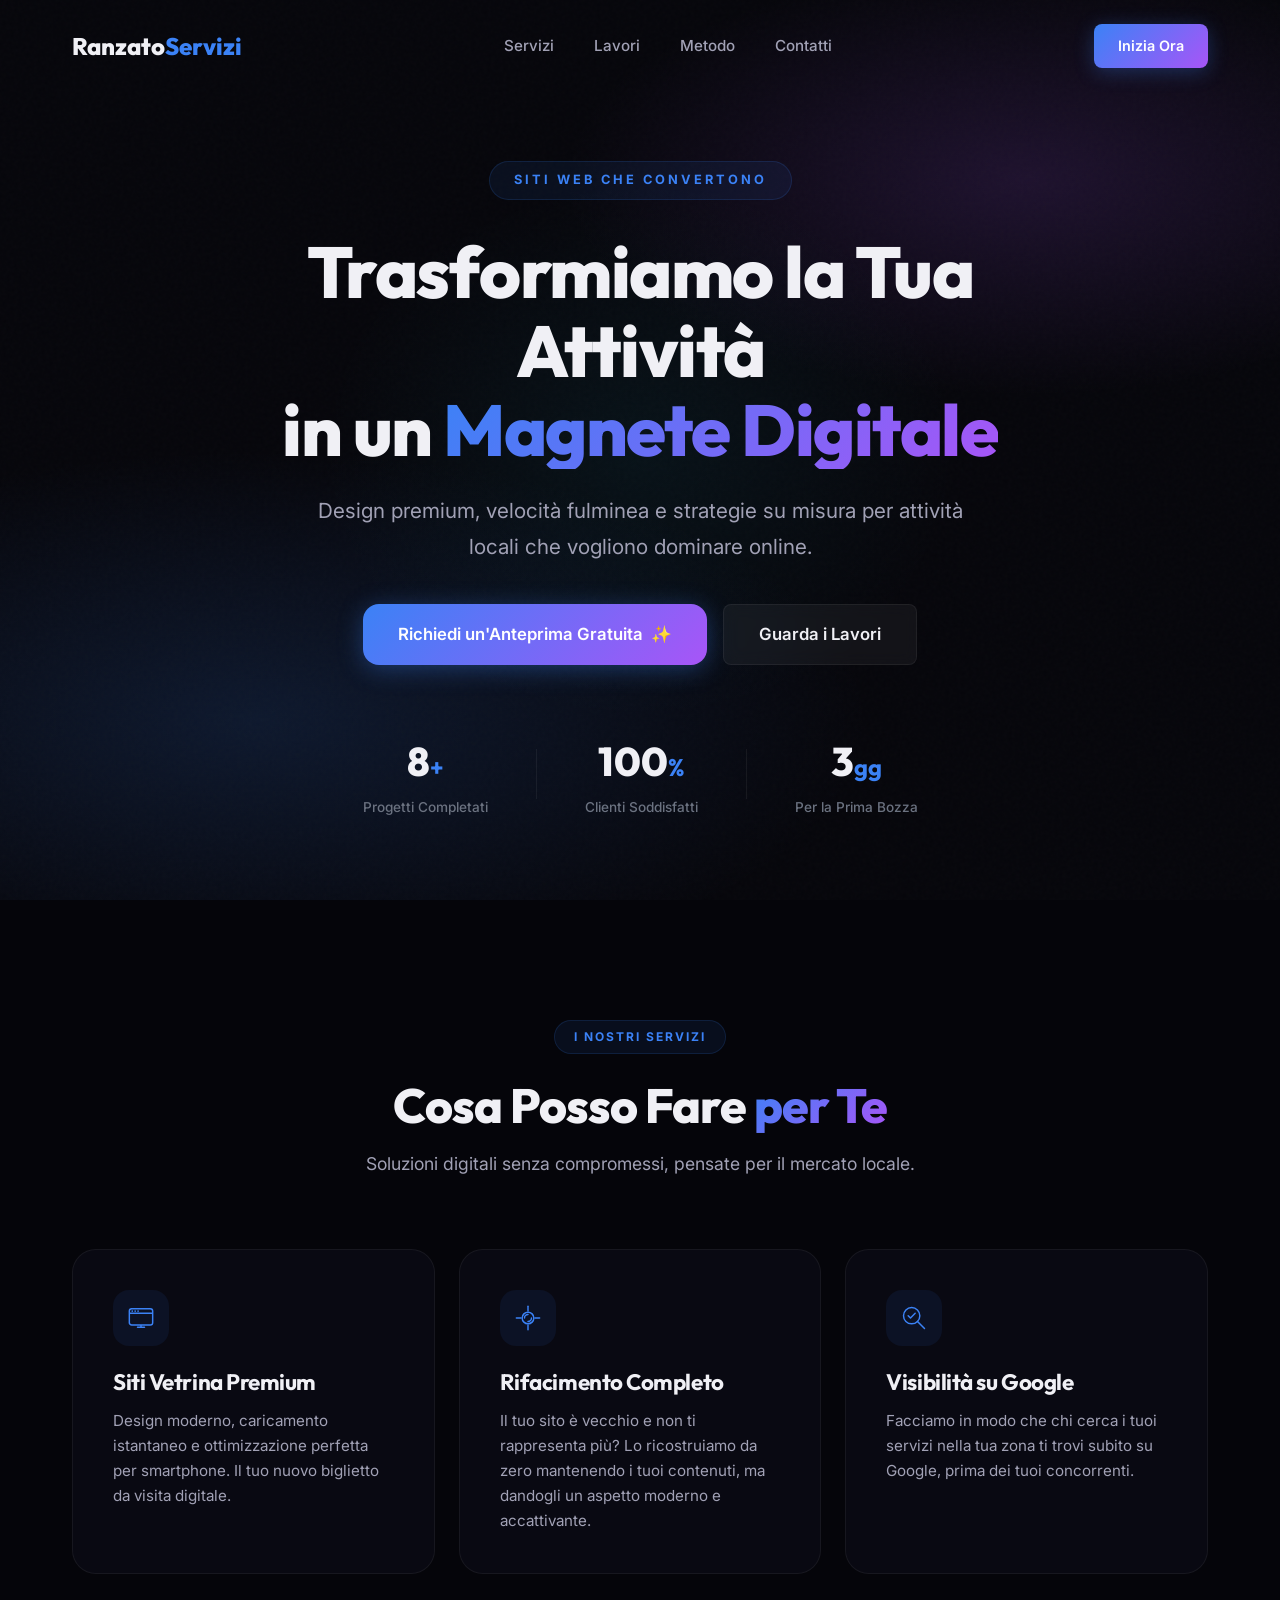
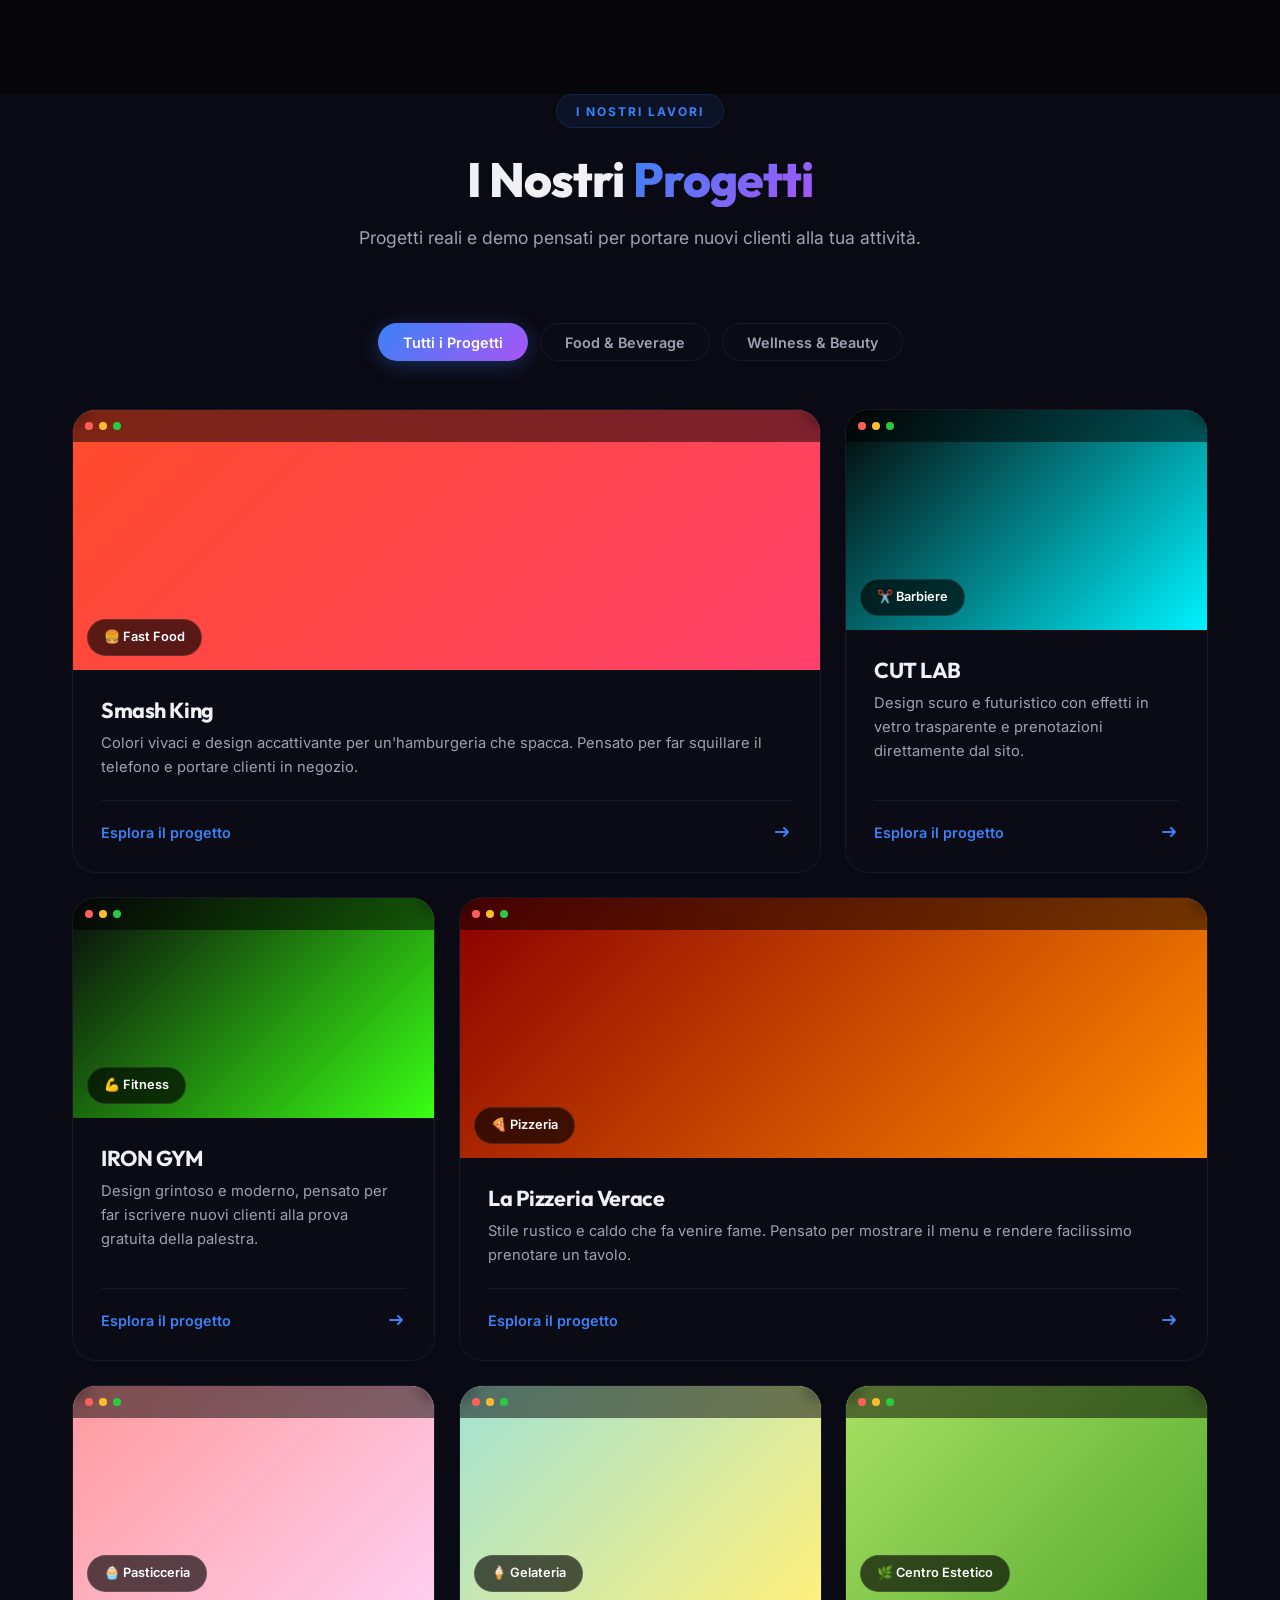
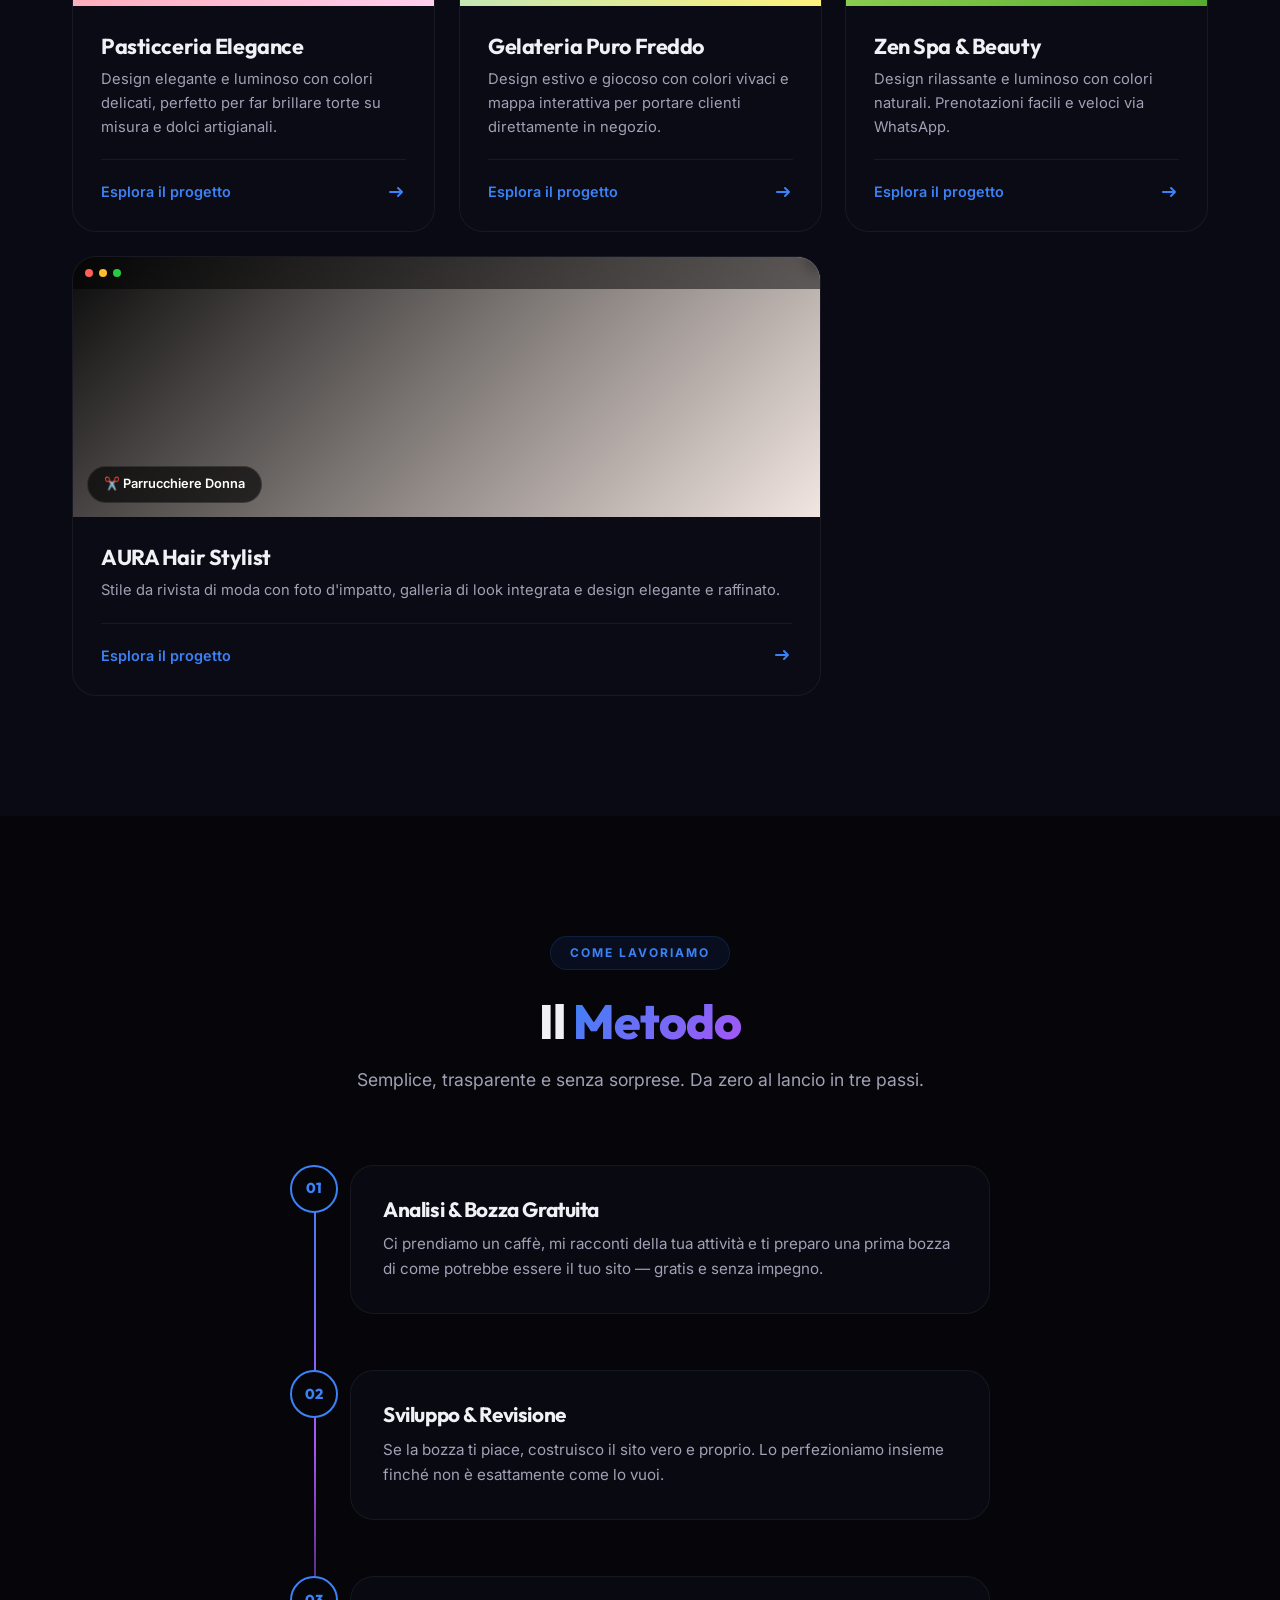
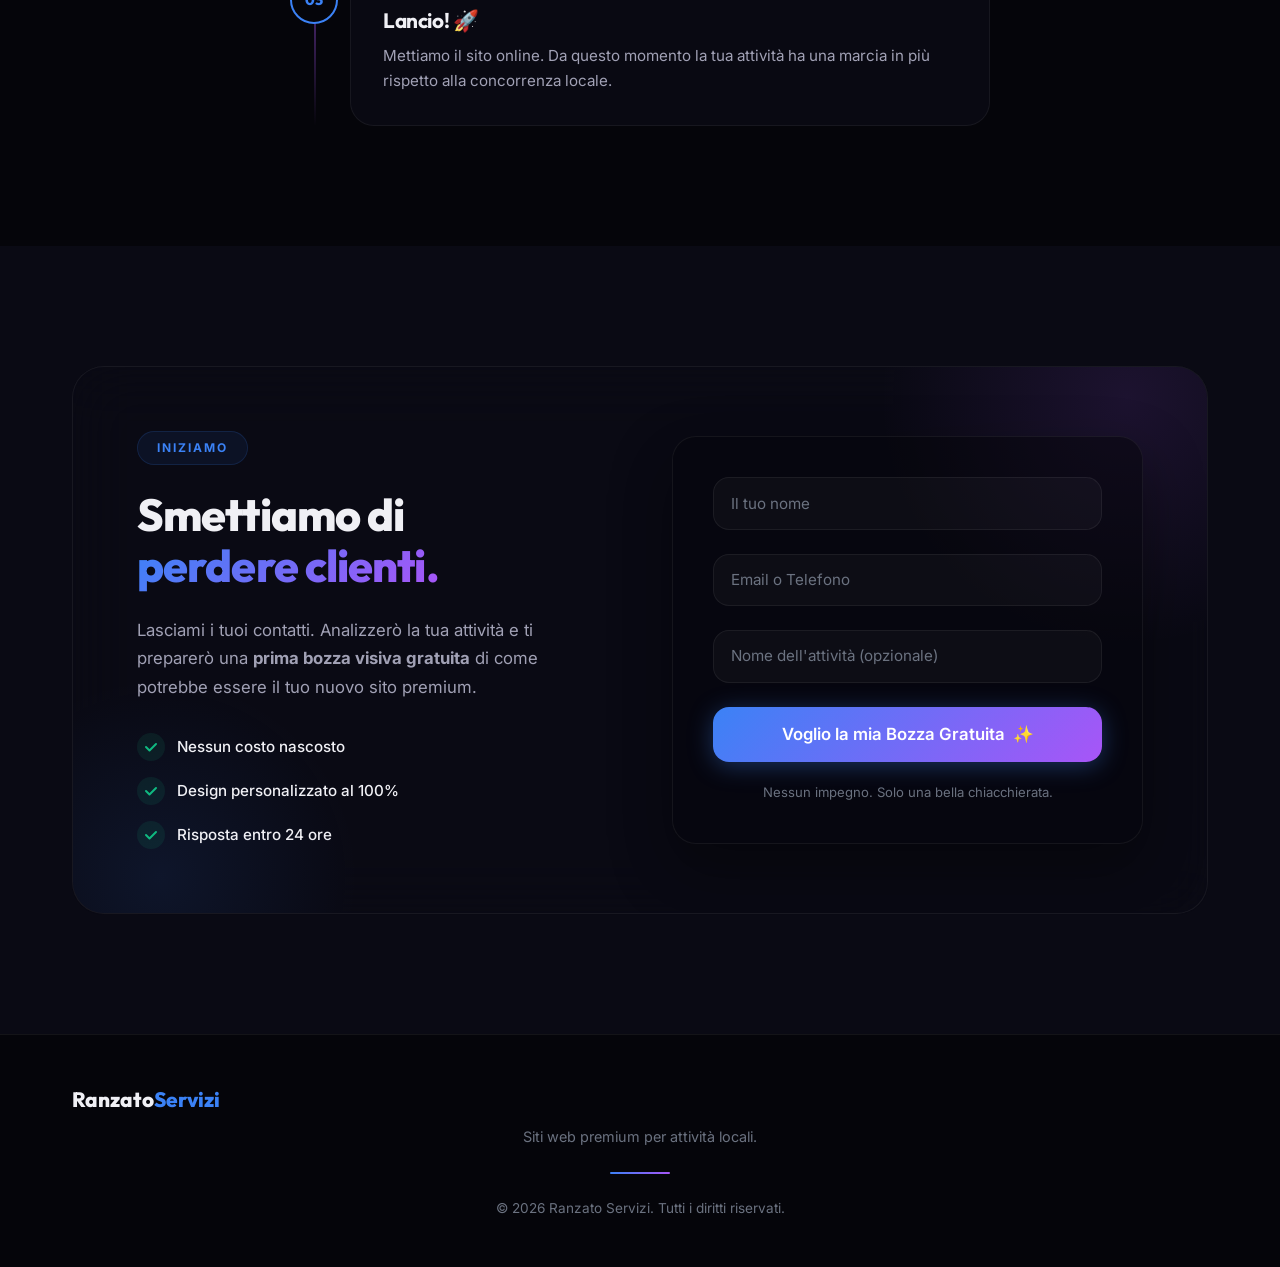
==== index.html @ 479d576e "v1.3" ====
<!DOCTYPE html>
<html lang="it">
<head>
    <meta charset="UTF-8">
    <meta name="viewport" content="width=device-width, initial-scale=1.0">
    <title>Ranzato Servizi | Siti Web Premium per Attività Locali</title>
    <meta name="description" content="Progettiamo siti web premium per attività locali: design mozzafiato, velocità fulminea e strategie su misura per dominare online. Richiedi un'anteprima gratuita.">
    <meta name="keywords" content="siti web, web design, attività locali, siti premium, SEO locale, Ranzato Servizi">
    <meta name="author" content="Ranzato Servizi">

    <!-- Open Graph -->
    <meta property="og:title" content="Ranzato Servizi | Siti Web Premium per Attività Locali">
    <meta property="og:description" content="Design premium e strategie digitali su misura per attività locali che vogliono dominare online.">
    <meta property="og:type" content="website">

    <!-- Fonts -->
    <link rel="preconnect" href="https://fonts.googleapis.com">
    <link rel="preconnect" href="https://fonts.gstatic.com" crossorigin>
    <link href="https://fonts.googleapis.com/css2?family=Inter:wght@400;500;600&family=Outfit:wght@500;600;700;800&display=swap" rel="stylesheet">

    <link rel="stylesheet" href="styles.css">
</head>
<body>

    <!-- ======= NAVBAR ======= -->
    <nav class="navbar" id="navbar">
        <div class="container nav-container">
            <a href="#" class="logo" id="logo">
                <span class="logo-text">Ranzato</span><span class="logo-accent">Servizi</span>
            </a>
            <ul class="nav-links" id="nav-links">
                <li><a href="#servizi">Servizi</a></li>
                <li><a href="#portfolio">Lavori</a></li>
                <li><a href="#metodo">Metodo</a></li>
                <li><a href="#contatti">Contatti</a></li>
            </ul>
            <a href="#contatti" class="btn btn-primary nav-cta" id="nav-cta">Inizia Ora</a>
            <button class="mobile-menu-btn" id="mobile-menu-btn" aria-label="Apri menu di navigazione">
                <span></span>
                <span></span>
                <span></span>
            </button>
        </div>
        <!-- Mobile Menu Overlay -->
        <div class="mobile-menu" id="mobile-menu">
            <ul>
                <li><a href="#servizi">Servizi</a></li>
                <li><a href="#portfolio">Lavori</a></li>
                <li><a href="#metodo">Metodo</a></li>
                <li><a href="#contatti">Contatti</a></li>
            </ul>
            <a href="#contatti" class="btn btn-primary btn-block">Inizia Ora</a>
        </div>
    </nav>

    <!-- ======= HERO ======= -->
    <header class="hero" id="hero">
        <div class="hero-mesh"></div>
        <div class="hero-noise"></div>
        <div class="container hero-container">
            <span class="hero-eyebrow reveal">SITI WEB CHE CONVERTONO</span>
            <h1 class="reveal delay-1">
                Trasformiamo la Tua Attività<br>
                in un <span class="text-gradient">Magnete Digitale</span>
            </h1>
            <p class="hero-subtitle reveal delay-2">
                Design premium, velocità fulminea e strategie su misura per attività locali che vogliono dominare online.
            </p>
            <div class="hero-cta reveal delay-3">
                <a href="#contatti" class="btn btn-glow btn-large" id="hero-cta-primary">
                    <span class="btn-text">Richiedi un'Anteprima Gratuita</span>
                    <span class="btn-icon">✨</span>
                </a>
                <a href="#portfolio" class="btn btn-glass btn-large" id="hero-cta-secondary">Guarda i Lavori</a>
            </div>
            <div class="hero-stats reveal delay-4">
                <div class="stat">
                    <span class="stat-number" data-target="8">0</span><span class="stat-plus">+</span>
                    <span class="stat-label">Progetti Completati</span>
                </div>
                <div class="stat-divider"></div>
                <div class="stat">
                    <span class="stat-number" data-target="100">0</span><span class="stat-plus">%</span>
                    <span class="stat-label">Clienti Soddisfatti</span>
                </div>
                <div class="stat-divider"></div>
                <div class="stat">
                    <span class="stat-number" data-target="3">0</span><span class="stat-plus">gg</span>
                    <span class="stat-label">Per la Prima Bozza</span>
                </div>
            </div>
        </div>
    </header>

    <!-- ======= SERVIZI ======= -->
    <section id="servizi" class="services">
        <div class="container">
            <div class="section-header reveal">
                <span class="section-eyebrow">I NOSTRI SERVIZI</span>
                <h2 class="section-title">Cosa Posso Fare <span class="text-gradient">per Te</span></h2>
                <p class="section-subtitle">Soluzioni digitali senza compromessi, pensate per il mercato locale.</p>
            </div>
            <div class="services-grid">
                <div class="service-card reveal" id="service-vetrina">
                    <div class="service-icon-wrapper">
                        <svg class="service-icon" viewBox="0 0 48 48" fill="none" xmlns="http://www.w3.org/2000/svg">
                            <rect x="4" y="8" width="40" height="28" rx="4" stroke="currentColor" stroke-width="2.5"/>
                            <line x1="4" y1="16" x2="44" y2="16" stroke="currentColor" stroke-width="2.5"/>
                            <circle cx="9" cy="12" r="1.5" fill="currentColor"/>
                            <circle cx="14" cy="12" r="1.5" fill="currentColor"/>
                            <circle cx="19" cy="12" r="1.5" fill="currentColor"/>
                            <line x1="18" y1="40" x2="30" y2="40" stroke="currentColor" stroke-width="2.5" stroke-linecap="round"/>
                            <line x1="24" y1="36" x2="24" y2="40" stroke="currentColor" stroke-width="2.5"/>
                        </svg>
                    </div>
                    <h3>Siti Vetrina Premium</h3>
                    <p>Design moderno, caricamento istantaneo e ottimizzazione perfetta per smartphone. Il tuo nuovo biglietto da visita digitale.</p>
                </div>
                <div class="service-card reveal delay-1" id="service-restyling">
                    <div class="service-icon-wrapper">
                        <svg class="service-icon" viewBox="0 0 48 48" fill="none" xmlns="http://www.w3.org/2000/svg">
                            <path d="M24 4L24 12" stroke="currentColor" stroke-width="2.5" stroke-linecap="round"/>
                            <path d="M24 36L24 44" stroke="currentColor" stroke-width="2.5" stroke-linecap="round"/>
                            <path d="M4 24L12 24" stroke="currentColor" stroke-width="2.5" stroke-linecap="round"/>
                            <path d="M36 24L44 24" stroke="currentColor" stroke-width="2.5" stroke-linecap="round"/>
                            <circle cx="24" cy="24" r="10" stroke="currentColor" stroke-width="2.5"/>
                            <path d="M18 24C18 20.6863 20.6863 18 24 18" stroke="currentColor" stroke-width="2.5" stroke-linecap="round"/>
                            <path d="M30 24C30 27.3137 27.3137 30 24 30" stroke="currentColor" stroke-width="2.5" stroke-linecap="round"/>
                        </svg>
                    </div>
                    <h3>Rifacimento Completo</h3>
                    <p>Il tuo sito è vecchio e non ti rappresenta più? Lo ricostruiamo da zero mantenendo i tuoi contenuti, ma dandogli un aspetto moderno e accattivante.</p>
                </div>
                <div class="service-card reveal delay-2" id="service-seo">
                    <div class="service-icon-wrapper">
                        <svg class="service-icon" viewBox="0 0 48 48" fill="none" xmlns="http://www.w3.org/2000/svg">
                            <circle cx="20" cy="20" r="14" stroke="currentColor" stroke-width="2.5"/>
                            <line x1="30" y1="30" x2="42" y2="42" stroke="currentColor" stroke-width="2.5" stroke-linecap="round"/>
                            <path d="M14 20L18 24L26 16" stroke="currentColor" stroke-width="2.5" stroke-linecap="round" stroke-linejoin="round"/>
                        </svg>
                    </div>
                    <h3>Visibilità su Google</h3>
                    <p>Facciamo in modo che chi cerca i tuoi servizi nella tua zona ti trovi subito su Google, prima dei tuoi concorrenti.</p>
                </div>
            </div>
        </div>
    </section>

    <!-- ======= PORTFOLIO ======= -->
    <section id="portfolio" class="portfolio">
        <div class="container">
            <div class="section-header reveal">
                <span class="section-eyebrow">I NOSTRI LAVORI</span>
                <h2 class="section-title">I Nostri <span class="text-gradient">Progetti</span></h2>
                <p class="section-subtitle">Progetti reali e demo pensati per portare nuovi clienti alla tua attività.</p>
            </div>

            <!-- Filtri -->
            <div class="portfolio-filters reveal">
                <button class="filter-btn active" data-filter="all" id="filter-all">Tutti i Progetti</button>
                <button class="filter-btn" data-filter="food" id="filter-food">Food & Beverage</button>
                <button class="filter-btn" data-filter="wellness" id="filter-wellness">Wellness & Beauty</button>
            </div>

            <!-- Bento Grid -->
            <div class="portfolio-grid" id="portfolio-grid">

                <!-- 1. Smash Burgers — FEATURED -->
                <a href="./smash-burgers/index.html" target="_blank" class="portfolio-card featured item reveal" data-category="food" id="project-smash">
                    <div class="card-preview">
                        <div class="card-browser-bar">
                            <span class="browser-dot"></span>
                            <span class="browser-dot"></span>
                            <span class="browser-dot"></span>
                        </div>
                        <div class="card-gradient" style="background: linear-gradient(135deg, #ff4b2b, #ff416c);"></div>
                        <span class="category-badge">🍔 Fast Food</span>
                    </div>
                    <div class="card-info">
                        <h3>Smash King</h3>
                        <p>Colori vivaci e design accattivante per un'hamburgeria che spacca. Pensato per far squillare il telefono e portare clienti in negozio.</p>
                        <div class="card-action">
                            <span>Esplora il progetto</span>
                            <svg width="20" height="20" viewBox="0 0 20 20" fill="none"><path d="M4 10h12m0 0l-4-4m4 4l-4 4" stroke="currentColor" stroke-width="2" stroke-linecap="round" stroke-linejoin="round"/></svg>
                        </div>
                    </div>
                </a>

                <!-- 2. Cut Lab (Barber) -->
                <a href="./barber-shop/index.html" target="_blank" class="portfolio-card item reveal delay-1" data-category="wellness" id="project-barber">
                    <div class="card-preview">
                        <div class="card-browser-bar">
                            <span class="browser-dot"></span>
                            <span class="browser-dot"></span>
                            <span class="browser-dot"></span>
                        </div>
                        <div class="card-gradient" style="background: linear-gradient(135deg, #050505, #00f3ff);"></div>
                        <span class="category-badge">✂️ Barbiere</span>
                    </div>
                    <div class="card-info">
                        <h3>CUT LAB</h3>
                        <p>Design scuro e futuristico con effetti in vetro trasparente e prenotazioni direttamente dal sito.</p>
                        <div class="card-action">
                            <span>Esplora il progetto</span>
                            <svg width="20" height="20" viewBox="0 0 20 20" fill="none"><path d="M4 10h12m0 0l-4-4m4 4l-4 4" stroke="currentColor" stroke-width="2" stroke-linecap="round" stroke-linejoin="round"/></svg>
                        </div>
                    </div>
                </a>

                <!-- 3. Iron Gym -->
                <a href="./iron-gym/index.html" target="_blank" class="portfolio-card item reveal" data-category="wellness" id="project-gym">
                    <div class="card-preview">
                        <div class="card-browser-bar">
                            <span class="browser-dot"></span>
                            <span class="browser-dot"></span>
                            <span class="browser-dot"></span>
                        </div>
                        <div class="card-gradient" style="background: linear-gradient(135deg, #09090b, #39ff14);"></div>
                        <span class="category-badge">💪 Fitness</span>
                    </div>
                    <div class="card-info">
                        <h3>IRON GYM</h3>
                        <p>Design grintoso e moderno, pensato per far iscrivere nuovi clienti alla prova gratuita della palestra.</p>
                        <div class="card-action">
                            <span>Esplora il progetto</span>
                            <svg width="20" height="20" viewBox="0 0 20 20" fill="none"><path d="M4 10h12m0 0l-4-4m4 4l-4 4" stroke="currentColor" stroke-width="2" stroke-linecap="round" stroke-linejoin="round"/></svg>
                        </div>
                    </div>
                </a>

                <!-- 4. Pizzeria Verace — FEATURED -->
                <a href="./pizzeria/index.html" target="_blank" class="portfolio-card featured item reveal delay-1" data-category="food" id="project-pizza">
                    <div class="card-preview">
                        <div class="card-browser-bar">
                            <span class="browser-dot"></span>
                            <span class="browser-dot"></span>
                            <span class="browser-dot"></span>
                        </div>
                        <div class="card-gradient" style="background: linear-gradient(135deg, #8B0000, #FF8C00);"></div>
                        <span class="category-badge">🍕 Pizzeria</span>
                    </div>
                    <div class="card-info">
                        <h3>La Pizzeria Verace</h3>
                        <p>Stile rustico e caldo che fa venire fame. Pensato per mostrare il menu e rendere facilissimo prenotare un tavolo.</p>
                        <div class="card-action">
                            <span>Esplora il progetto</span>
                            <svg width="20" height="20" viewBox="0 0 20 20" fill="none"><path d="M4 10h12m0 0l-4-4m4 4l-4 4" stroke="currentColor" stroke-width="2" stroke-linecap="round" stroke-linejoin="round"/></svg>
                        </div>
                    </div>
                </a>

                <!-- 5. Pasticceria Elegance -->
                <a href="./pasticceria/index.html" target="_blank" class="portfolio-card item reveal" data-category="food" id="project-pasticceria">
                    <div class="card-preview">
                        <div class="card-browser-bar">
                            <span class="browser-dot"></span>
                            <span class="browser-dot"></span>
                            <span class="browser-dot"></span>
                        </div>
                        <div class="card-gradient" style="background: linear-gradient(135deg, #ff9a9e, #fecfef);"></div>
                        <span class="category-badge">🧁 Pasticceria</span>
                    </div>
                    <div class="card-info">
                        <h3>Pasticceria Elegance</h3>
                        <p>Design elegante e luminoso con colori delicati, perfetto per far brillare torte su misura e dolci artigianali.</p>
                        <div class="card-action">
                            <span>Esplora il progetto</span>
                            <svg width="20" height="20" viewBox="0 0 20 20" fill="none"><path d="M4 10h12m0 0l-4-4m4 4l-4 4" stroke="currentColor" stroke-width="2" stroke-linecap="round" stroke-linejoin="round"/></svg>
                        </div>
                    </div>
                </a>

                <!-- 6. Gelateria Puro Freddo -->
                <a href="./gelateria/index.html" target="_blank" class="portfolio-card item reveal delay-1" data-category="food" id="project-gelateria">
                    <div class="card-preview">
                        <div class="card-browser-bar">
                            <span class="browser-dot"></span>
                            <span class="browser-dot"></span>
                            <span class="browser-dot"></span>
                        </div>
                        <div class="card-gradient" style="background: linear-gradient(135deg, #a1e2d4, #fff07c);"></div>
                        <span class="category-badge">🍦 Gelateria</span>
                    </div>
                    <div class="card-info">
                        <h3>Gelateria Puro Freddo</h3>
                        <p>Design estivo e giocoso con colori vivaci e mappa interattiva per portare clienti direttamente in negozio.</p>
                        <div class="card-action">
                            <span>Esplora il progetto</span>
                            <svg width="20" height="20" viewBox="0 0 20 20" fill="none"><path d="M4 10h12m0 0l-4-4m4 4l-4 4" stroke="currentColor" stroke-width="2" stroke-linecap="round" stroke-linejoin="round"/></svg>
                        </div>
                    </div>
                </a>

                <!-- 7. Zen Spa & Beauty -->
                <a href="./spa-beauty/index.html" target="_blank" class="portfolio-card item reveal" data-category="wellness" id="project-spa">
                    <div class="card-preview">
                        <div class="card-browser-bar">
                            <span class="browser-dot"></span>
                            <span class="browser-dot"></span>
                            <span class="browser-dot"></span>
                        </div>
                        <div class="card-gradient" style="background: linear-gradient(135deg, #a8e063, #56ab2f);"></div>
                        <span class="category-badge">🌿 Centro Estetico</span>
                    </div>
                    <div class="card-info">
                        <h3>Zen Spa & Beauty</h3>
                        <p>Design rilassante e luminoso con colori naturali. Prenotazioni facili e veloci via WhatsApp.</p>
                        <div class="card-action">
                            <span>Esplora il progetto</span>
                            <svg width="20" height="20" viewBox="0 0 20 20" fill="none"><path d="M4 10h12m0 0l-4-4m4 4l-4 4" stroke="currentColor" stroke-width="2" stroke-linecap="round" stroke-linejoin="round"/></svg>
                        </div>
                    </div>
                </a>

                <!-- 8. Aura Hair Stylist — FEATURED -->
                <a href="./hair-salon/index.html" target="_blank" class="portfolio-card featured item reveal delay-1" data-category="wellness" id="project-hair">
                    <div class="card-preview">
                        <div class="card-browser-bar">
                            <span class="browser-dot"></span>
                            <span class="browser-dot"></span>
                            <span class="browser-dot"></span>
                        </div>
                        <div class="card-gradient" style="background: linear-gradient(135deg, #0a0a0a, #f2e6e1);"></div>
                        <span class="category-badge">✂️ Parrucchiere Donna</span>
                    </div>
                    <div class="card-info">
                        <h3>AURA Hair Stylist</h3>
                        <p>Stile da rivista di moda con foto d'impatto, galleria di look integrata e design elegante e raffinato.</p>
                        <div class="card-action">
                            <span>Esplora il progetto</span>
                            <svg width="20" height="20" viewBox="0 0 20 20" fill="none"><path d="M4 10h12m0 0l-4-4m4 4l-4 4" stroke="currentColor" stroke-width="2" stroke-linecap="round" stroke-linejoin="round"/></svg>
                        </div>
                    </div>
                </a>

            </div>
        </div>
    </section>

    <!-- ======= METODO ======= -->
    <section id="metodo" class="process">
        <div class="container">
            <div class="section-header reveal">
                <span class="section-eyebrow">COME LAVORIAMO</span>
                <h2 class="section-title">Il <span class="text-gradient">Metodo</span></h2>
                <p class="section-subtitle">Semplice, trasparente e senza sorprese. Da zero al lancio in tre passi.</p>
            </div>
            <div class="timeline">
                <div class="timeline-line"></div>
                <div class="timeline-step reveal" id="step-1">
                    <div class="step-marker">
                        <span class="step-number">01</span>
                    </div>
                    <div class="step-content">
                        <h3>Analisi & Bozza Gratuita</h3>
                        <p>Ci prendiamo un caffè, mi racconti della tua attività e ti preparo una prima bozza di come potrebbe essere il tuo sito — gratis e senza impegno.</p>
                    </div>
                </div>
                <div class="timeline-step reveal delay-1" id="step-2">
                    <div class="step-marker">
                        <span class="step-number">02</span>
                    </div>
                    <div class="step-content">
                        <h3>Sviluppo & Revisione</h3>
                        <p>Se la bozza ti piace, costruisco il sito vero e proprio. Lo perfezioniamo insieme finché non è esattamente come lo vuoi.</p>
                    </div>
                </div>
                <div class="timeline-step reveal delay-2" id="step-3">
                    <div class="step-marker">
                        <span class="step-number">03</span>
                    </div>
                    <div class="step-content">
                        <h3>Lancio! 🚀</h3>
                        <p>Mettiamo il sito online. Da questo momento la tua attività ha una marcia in più rispetto alla concorrenza locale.</p>
                    </div>
                </div>
            </div>
        </div>
    </section>

    <!-- ======= CONTATTI ======= -->
    <section id="contatti" class="contact">
        <div class="container">
            <div class="contact-wrapper reveal">
                <div class="contact-glow"></div>
                <div class="contact-glow-2"></div>
                <div class="contact-grid">
                    <div class="contact-content">
                        <span class="section-eyebrow">INIZIAMO</span>
                        <h2 class="section-title contact-title">Smettiamo di <span class="text-gradient">perdere clienti.</span></h2>
                        <p>Lasciami i tuoi contatti. Analizzerò la tua attività e ti preparerò una <strong>prima bozza visiva gratuita</strong> di come potrebbe essere il tuo nuovo sito premium.</p>
                        <ul class="contact-benefits">
                            <li>
                                <span class="check-icon">
                                    <svg width="16" height="16" viewBox="0 0 16 16" fill="none"><path d="M3 8l3.5 3.5L13 5" stroke="currentColor" stroke-width="2" stroke-linecap="round" stroke-linejoin="round"/></svg>
                                </span>
                                Nessun costo nascosto
                            </li>
                            <li>
                                <span class="check-icon">
                                    <svg width="16" height="16" viewBox="0 0 16 16" fill="none"><path d="M3 8l3.5 3.5L13 5" stroke="currentColor" stroke-width="2" stroke-linecap="round" stroke-linejoin="round"/></svg>
                                </span>
                                Design personalizzato al 100%
                            </li>
                            <li>
                                <span class="check-icon">
                                    <svg width="16" height="16" viewBox="0 0 16 16" fill="none"><path d="M3 8l3.5 3.5L13 5" stroke="currentColor" stroke-width="2" stroke-linecap="round" stroke-linejoin="round"/></svg>
                                </span>
                                Risposta entro 24 ore
                            </li>
                        </ul>
                    </div>
                    <div class="contact-form-side">
                        <form class="contact-form" id="contactForm">
                            <div class="form-group">
                                <input type="text" id="form-name" placeholder=" " required>
                                <label for="form-name">Il tuo nome</label>
                            </div>
                            <div class="form-group">
                                <input type="text" id="form-contact" placeholder=" " required>
                                <label for="form-contact">Email o Telefono</label>
                            </div>
                            <div class="form-group">
                                <input type="text" id="form-business" placeholder=" ">
                                <label for="form-business">Nome dell'attività (opzionale)</label>
                            </div>
                            <button type="submit" class="btn btn-glow btn-block" id="submitBtn">
                                <span class="btn-text">Voglio la mia Bozza Gratuita</span>
                                <span class="btn-icon">✨</span>
                            </button>
                            <p class="form-disclaimer">Nessun impegno. Solo una bella chiacchierata.</p>
                        </form>
                    </div>
                </div>
            </div>
        </div>
    </section>

    <!-- ======= FOOTER ======= -->
    <footer class="footer">
        <div class="container footer-container">
            <div class="footer-top">
                <a href="#" class="logo footer-logo">
                    <span class="logo-text">Ranzato</span><span class="logo-accent">Servizi</span>
                </a>
                <p class="footer-tagline">Siti web premium per attività locali.</p>
            </div>
            <div class="footer-divider"></div>
            <div class="footer-bottom">
                <p>&copy; <span id="current-year"></span> Ranzato Servizi. Tutti i diritti riservati.</p>
            </div>
        </div>
    </footer>

    <script src="script.js"></script>
</body>
</html>
---- styles.css ----
/* ============================================
   RANZATO SERVIZI — OBSIDIAN PREMIUM DESIGN
   ============================================ */

/* ===== DESIGN SYSTEM ===== */
:root {
    /* Colors */
    --bg-deep: #05050a;
    --bg-surface: #0a0a14;
    --bg-card: rgba(12, 12, 24, 0.6);
    --bg-glass: rgba(255, 255, 255, 0.03);
    --border-subtle: rgba(255, 255, 255, 0.06);
    --border-hover: rgba(255, 255, 255, 0.12);

    --text-primary: #f0f0f5;
    --text-secondary: #a1a1b5;
    --text-muted: #6b7280;

    --accent-blue: #3b82f6;
    --accent-purple: #a855f7;
    --accent-cyan: #22d3ee;
    --accent-green: #10b981;

    --gradient-primary: linear-gradient(135deg, var(--accent-blue), var(--accent-purple));
    --gradient-glow: linear-gradient(135deg, var(--accent-blue), var(--accent-cyan));

    /* Typography */
    --font-heading: 'Outfit', sans-serif;
    --font-body: 'Inter', sans-serif;

    /* Spacing */
    --section-padding: 120px;
    --container-max: 1200px;

    /* Transitions */
    --ease-out: cubic-bezier(0.16, 1, 0.3, 1);
    --ease-spring: cubic-bezier(0.34, 1.56, 0.64, 1);
    --transition-fast: 0.2s var(--ease-out);
    --transition-base: 0.4s var(--ease-out);
    --transition-slow: 0.8s var(--ease-out);

    /* Radius */
    --radius-sm: 8px;
    --radius-md: 16px;
    --radius-lg: 24px;
    --radius-xl: 32px;
}

/* ===== RESET & BASE ===== */
*, *::before, *::after {
    margin: 0;
    padding: 0;
    box-sizing: border-box;
}

html {
    scroll-behavior: smooth;
    background-color: var(--bg-deep);
    color: var(--text-primary);
    font-family: var(--font-body);
    line-height: 1.6;
    -webkit-font-smoothing: antialiased;
    -moz-osx-font-smoothing: grayscale;
}

body {
    overflow-x: hidden;
    background-color: var(--bg-deep);
}

::selection {
    background: rgba(59, 130, 246, 0.3);
    color: var(--text-primary);
}

/* Scrollbar */
::-webkit-scrollbar {
    width: 8px;
}

::-webkit-scrollbar-track {
    background: var(--bg-deep);
}

::-webkit-scrollbar-thumb {
    background: rgba(255, 255, 255, 0.1);
    border-radius: 4px;
}

::-webkit-scrollbar-thumb:hover {
    background: rgba(255, 255, 255, 0.2);
}

/* ===== TYPOGRAPHY ===== */
h1, h2, h3, h4, h5, h6 {
    font-family: var(--font-heading);
    line-height: 1.15;
    font-weight: 700;
    letter-spacing: -0.02em;
}

a {
    color: inherit;
    text-decoration: none;
}

img {
    max-width: 100%;
    display: block;
}

.text-gradient {
    background: var(--gradient-primary);
    -webkit-background-clip: text;
    -webkit-text-fill-color: transparent;
    background-clip: text;
    display: inline-block;
}

/* ===== UTILITIES ===== */
.container {
    max-width: var(--container-max);
    margin: 0 auto;
    padding: 0 2rem;
}

section {
    padding: var(--section-padding) 0;
    position: relative;
}

/* Section Headers */
.section-header {
    text-align: center;
    margin-bottom: 70px;
    max-width: 650px;
    margin-left: auto;
    margin-right: auto;
}

.section-eyebrow {
    display: inline-block;
    padding: 0.4rem 1.2rem;
    background: rgba(59, 130, 246, 0.08);
    color: var(--accent-blue);
    border-radius: 30px;
    font-size: 0.75rem;
    font-weight: 700;
    text-transform: uppercase;
    letter-spacing: 2px;
    margin-bottom: 1.5rem;
    border: 1px solid rgba(59, 130, 246, 0.15);
}

.section-title {
    font-size: clamp(2rem, 4vw, 3rem);
    margin-bottom: 1rem;
    font-weight: 800;
}

.section-subtitle {
    color: var(--text-secondary);
    font-size: 1.1rem;
    line-height: 1.7;
}

/* ===== BUTTONS ===== */
.btn {
    display: inline-flex;
    align-items: center;
    justify-content: center;
    gap: 0.5rem;
    padding: 0.85rem 1.75rem;
    border-radius: var(--radius-sm);
    font-weight: 600;
    font-size: 0.95rem;
    text-decoration: none;
    transition: var(--transition-base);
    cursor: pointer;
    border: none;
    font-family: var(--font-body);
    position: relative;
    overflow: hidden;
}

.btn-primary {
    background: var(--gradient-primary);
    color: white;
    box-shadow: 0 4px 20px rgba(59, 130, 246, 0.3);
}

.btn-primary:hover {
    transform: translateY(-2px);
    box-shadow: 0 8px 30px rgba(59, 130, 246, 0.45);
}

.btn-glass {
    background: rgba(255, 255, 255, 0.05);
    color: var(--text-primary);
    border: 1px solid var(--border-subtle);
    backdrop-filter: blur(8px);
}

.btn-glass:hover {
    background: rgba(255, 255, 255, 0.1);
    border-color: var(--border-hover);
    transform: translateY(-2px);
}

.btn-glow {
    background: var(--gradient-primary);
    color: white;
    font-size: 1.05rem;
    padding: 1.1rem 2rem;
    border-radius: var(--radius-md);
    box-shadow: 0 4px 25px rgba(59, 130, 246, 0.35);
}

.btn-glow::before {
    content: '';
    position: absolute;
    top: 0;
    left: -100%;
    width: 60%;
    height: 100%;
    background: linear-gradient(to right, transparent, rgba(255, 255, 255, 0.25), transparent);
    transform: skewX(-20deg);
    transition: left 0.6s var(--ease-out);
}

.btn-glow:hover::before {
    left: 150%;
}

.btn-glow:hover {
    transform: translateY(-3px);
    box-shadow: 0 12px 40px rgba(59, 130, 246, 0.5);
}

.btn-large {
    padding: 1rem 2.2rem;
    font-size: 1.05rem;
}

.btn-block {
    display: flex;
    width: 100%;
}

.btn-icon {
    transition: transform 0.3s var(--ease-spring);
}

.btn-glow:hover .btn-icon {
    transform: translate(3px, -3px) scale(1.15);
}

/* ===== NAVBAR ===== */
.navbar {
    position: fixed;
    top: 0;
    left: 0;
    width: 100%;
    padding: 1.5rem 0;
    z-index: 1000;
    transition: var(--transition-base);
}

.navbar.scrolled {
    padding: 0.85rem 0;
    background: rgba(5, 5, 10, 0.85);
    backdrop-filter: blur(20px) saturate(180%);
    border-bottom: 1px solid var(--border-subtle);
}

.nav-container {
    display: flex;
    justify-content: space-between;
    align-items: center;
}

.logo {
    display: flex;
    align-items: center;
    font-family: var(--font-heading);
    font-size: 1.5rem;
    font-weight: 800;
    text-decoration: none;
    transition: var(--transition-fast);
}

.logo:hover {
    transform: scale(1.03);
}

.logo-text {
    color: var(--text-primary);
}

.logo-accent {
    color: var(--accent-blue);
}

.nav-links {
    display: flex;
    gap: 2.5rem;
    list-style: none;
}

.nav-links a {
    color: var(--text-secondary);
    text-decoration: none;
    font-weight: 500;
    font-size: 0.95rem;
    transition: var(--transition-fast);
    position: relative;
}

.nav-links a::after {
    content: '';
    position: absolute;
    bottom: -4px;
    left: 0;
    width: 0;
    height: 2px;
    background: var(--gradient-primary);
    transition: width 0.3s var(--ease-out);
    border-radius: 1px;
}

.nav-links a:hover {
    color: var(--text-primary);
}

.nav-links a:hover::after {
    width: 100%;
}

.nav-cta {
    padding: 0.65rem 1.5rem;
    font-size: 0.9rem;
}

/* Mobile Menu Button */
.mobile-menu-btn {
    display: none;
    background: none;
    border: none;
    cursor: pointer;
    padding: 0.5rem;
    z-index: 1001;
}

.mobile-menu-btn span {
    display: block;
    width: 24px;
    height: 2px;
    background: var(--text-primary);
    margin-bottom: 6px;
    transition: var(--transition-base);
    transform-origin: center;
}

.mobile-menu-btn span:last-child {
    margin-bottom: 0;
}

.mobile-menu-btn.active span:nth-child(1) {
    transform: rotate(45deg) translate(5px, 6px);
}

.mobile-menu-btn.active span:nth-child(2) {
    opacity: 0;
    transform: translateX(-10px);
}

.mobile-menu-btn.active span:nth-child(3) {
    transform: rotate(-45deg) translate(5px, -6px);
}

/* Mobile Menu */
.mobile-menu {
    display: none;
    position: fixed;
    top: 0;
    left: 0;
    width: 100%;
    height: 100vh;
    background: rgba(5, 5, 10, 0.97);
    backdrop-filter: blur(30px);
    padding: 100px 2rem 2rem;
    opacity: 0;
    transform: translateY(-20px);
    transition: var(--transition-base);
    pointer-events: none;
    z-index: 999;
}

.mobile-menu.active {
    opacity: 1;
    transform: translateY(0);
    pointer-events: all;
}

.mobile-menu ul {
    list-style: none;
    margin-bottom: 2rem;
}

.mobile-menu ul li {
    margin-bottom: 0.5rem;
}

.mobile-menu ul a {
    display: block;
    padding: 1rem 0;
    font-family: var(--font-heading);
    font-size: 1.8rem;
    font-weight: 700;
    color: var(--text-primary);
    border-bottom: 1px solid var(--border-subtle);
    transition: var(--transition-fast);
}

.mobile-menu ul a:hover {
    color: var(--accent-blue);
    padding-left: 1rem;
}

/* ===== HERO ===== */
.hero {
    position: relative;
    min-height: 100vh;
    display: flex;
    align-items: center;
    padding-top: 80px;
    overflow: hidden;
}

.hero-mesh {
    position: absolute;
    inset: 0;
    z-index: 0;
    background:
        radial-gradient(ellipse 80% 50% at 20% 80%, rgba(59, 130, 246, 0.15) 0%, transparent 60%),
        radial-gradient(ellipse 60% 40% at 80% 20%, rgba(168, 85, 247, 0.15) 0%, transparent 60%),
        radial-gradient(ellipse 50% 60% at 50% 50%, rgba(34, 211, 238, 0.06) 0%, transparent 50%);
    animation: meshFloat 20s ease-in-out infinite;
}

@keyframes meshFloat {
    0%, 100% {
        background:
            radial-gradient(ellipse 80% 50% at 20% 80%, rgba(59, 130, 246, 0.15) 0%, transparent 60%),
            radial-gradient(ellipse 60% 40% at 80% 20%, rgba(168, 85, 247, 0.15) 0%, transparent 60%),
            radial-gradient(ellipse 50% 60% at 50% 50%, rgba(34, 211, 238, 0.06) 0%, transparent 50%);
    }
    33% {
        background:
            radial-gradient(ellipse 70% 60% at 30% 60%, rgba(59, 130, 246, 0.18) 0%, transparent 60%),
            radial-gradient(ellipse 50% 50% at 70% 30%, rgba(168, 85, 247, 0.12) 0%, transparent 60%),
            radial-gradient(ellipse 60% 50% at 40% 70%, rgba(34, 211, 238, 0.08) 0%, transparent 50%);
    }
    66% {
        background:
            radial-gradient(ellipse 60% 70% at 25% 70%, rgba(59, 130, 246, 0.12) 0%, transparent 60%),
            radial-gradient(ellipse 70% 45% at 75% 25%, rgba(168, 85, 247, 0.18) 0%, transparent 60%),
            radial-gradient(ellipse 55% 55% at 55% 55%, rgba(34, 211, 238, 0.1) 0%, transparent 50%);
    }
}

.hero-noise {
    position: absolute;
    inset: 0;
    z-index: 1;
    background-image: url("data:image/svg+xml,%3Csvg viewBox='0 0 256 256' xmlns='http://www.w3.org/2000/svg'%3E%3Cfilter id='noise'%3E%3CfeTurbulence type='fractalNoise' baseFrequency='0.9' numOctaves='4' stitchTiles='stitch'/%3E%3C/filter%3E%3Crect width='100%25' height='100%25' filter='url(%23noise)' opacity='0.02'/%3E%3C/svg%3E");
    pointer-events: none;
}

.hero-container {
    text-align: center;
    max-width: 900px;
    position: relative;
    z-index: 2;
}

.hero-eyebrow {
    display: inline-block;
    padding: 0.5rem 1.5rem;
    background: rgba(59, 130, 246, 0.08);
    color: var(--accent-blue);
    border-radius: 30px;
    font-size: 0.8rem;
    font-weight: 700;
    letter-spacing: 3px;
    margin-bottom: 2rem;
    border: 1px solid rgba(59, 130, 246, 0.15);
}

.hero h1 {
    font-size: clamp(2.8rem, 6vw, 4.5rem);
    margin-bottom: 1.5rem;
    letter-spacing: -1.5px;
    font-weight: 800;
    line-height: 1.1;
}

.hero-subtitle {
    font-size: clamp(1.05rem, 2vw, 1.3rem);
    color: var(--text-secondary);
    margin-bottom: 2.5rem;
    max-width: 650px;
    margin-left: auto;
    margin-right: auto;
    line-height: 1.7;
}

.hero-cta {
    display: flex;
    gap: 1rem;
    justify-content: center;
    flex-wrap: wrap;
    margin-bottom: 4rem;
}

/* Hero Stats */
.hero-stats {
    display: flex;
    justify-content: center;
    align-items: center;
    gap: 3rem;
}

.stat {
    text-align: center;
}

.stat-number {
    font-family: var(--font-heading);
    font-size: 2.5rem;
    font-weight: 800;
    color: var(--text-primary);
}

.stat-plus {
    font-family: var(--font-heading);
    font-size: 1.5rem;
    font-weight: 700;
    color: var(--accent-blue);
}

.stat-label {
    display: block;
    font-size: 0.85rem;
    color: var(--text-muted);
    margin-top: 0.25rem;
    font-weight: 500;
}

.stat-divider {
    width: 1px;
    height: 50px;
    background: var(--border-subtle);
}

/* ===== SERVICES ===== */
.services {
    background: var(--bg-deep);
}

.services-grid {
    display: grid;
    grid-template-columns: repeat(3, 1fr);
    gap: 1.5rem;
}

.service-card {
    background: var(--bg-card);
    border: 1px solid var(--border-subtle);
    padding: 2.5rem;
    border-radius: var(--radius-lg);
    transition: var(--transition-base);
    position: relative;
    overflow: hidden;
}

.service-card::before {
    content: '';
    position: absolute;
    inset: 0;
    border-radius: var(--radius-lg);
    padding: 1px;
    background: var(--gradient-primary);
    -webkit-mask: linear-gradient(#fff 0 0) content-box, linear-gradient(#fff 0 0);
    -webkit-mask-composite: xor;
    mask-composite: exclude;
    opacity: 0;
    transition: opacity 0.4s var(--ease-out);
}

.service-card:hover::before {
    opacity: 1;
}

.service-card:hover {
    transform: translateY(-8px);
    background: rgba(12, 12, 24, 0.9);
    box-shadow: 0 20px 60px rgba(0, 0, 0, 0.4);
}

.service-icon-wrapper {
    width: 56px;
    height: 56px;
    display: flex;
    align-items: center;
    justify-content: center;
    background: rgba(59, 130, 246, 0.08);
    border-radius: var(--radius-md);
    margin-bottom: 1.5rem;
    transition: var(--transition-base);
}

.service-card:hover .service-icon-wrapper {
    background: rgba(59, 130, 246, 0.15);
    transform: scale(1.05);
}

.service-icon {
    width: 28px;
    height: 28px;
    color: var(--accent-blue);
}

.service-card h3 {
    font-size: 1.4rem;
    margin-bottom: 0.75rem;
    font-weight: 700;
}

.service-card p {
    color: var(--text-secondary);
    font-size: 0.95rem;
    line-height: 1.65;
}

/* ===== PORTFOLIO ===== */
.portfolio {
    background: var(--bg-surface);
    padding-top: 0;
}

/* Filters */
.portfolio-filters {
    display: flex;
    justify-content: center;
    flex-wrap: wrap;
    gap: 0.75rem;
    margin-bottom: 3rem;
}

.filter-btn {
    background: var(--bg-card);
    border: 1px solid var(--border-subtle);
    color: var(--text-secondary);
    padding: 0.6rem 1.5rem;
    border-radius: 30px;
    font-family: var(--font-body);
    font-weight: 600;
    font-size: 0.9rem;
    cursor: pointer;
    transition: var(--transition-base);
}

.filter-btn:hover {
    color: var(--text-primary);
    border-color: var(--border-hover);
    background: rgba(255, 255, 255, 0.05);
}

.filter-btn.active {
    background: var(--gradient-primary);
    color: white;
    border-color: transparent;
    box-shadow: 0 4px 20px rgba(59, 130, 246, 0.3);
}

/* Portfolio Bento Grid */
.portfolio-grid {
    display: grid;
    grid-template-columns: repeat(3, 1fr);
    gap: 1.5rem;
    grid-auto-flow: dense;
}

.portfolio-card {
    display: flex;
    flex-direction: column;
    text-decoration: none;
    color: inherit;
    background: var(--bg-card);
    border-radius: var(--radius-lg);
    overflow: hidden;
    border: 1px solid var(--border-subtle);
    transition: var(--transition-base);
    position: relative;
    will-change: transform;
}

.portfolio-card.featured {
    grid-column: span 2;
}

.portfolio-card:hover {
    border-color: rgba(59, 130, 246, 0.3);
    box-shadow: 0 25px 60px rgba(0, 0, 0, 0.5);
    transform: translateY(-6px);
}

/* Card Preview (gradient area) */
.card-preview {
    position: relative;
    width: 100%;
    height: 220px;
    overflow: hidden;
}

.portfolio-card.featured .card-preview {
    height: 260px;
}

.card-browser-bar {
    position: absolute;
    top: 0;
    left: 0;
    right: 0;
    height: 32px;
    background: rgba(0, 0, 0, 0.5);
    backdrop-filter: blur(8px);
    display: flex;
    align-items: center;
    padding: 0 12px;
    gap: 6px;
    z-index: 2;
}

.browser-dot {
    width: 8px;
    height: 8px;
    border-radius: 50%;
    background: rgba(255, 255, 255, 0.2);
}

.browser-dot:first-child { background: #ff5f57; }
.browser-dot:nth-child(2) { background: #ffbd2e; }
.browser-dot:nth-child(3) { background: #28ca41; }

.card-gradient {
    width: 100%;
    height: 100%;
    transition: transform 0.6s var(--ease-out);
}

.portfolio-card:hover .card-gradient {
    transform: scale(1.08);
}

.category-badge {
    position: absolute;
    bottom: 14px;
    left: 14px;
    background: rgba(0, 0, 0, 0.65);
    backdrop-filter: blur(12px);
    padding: 0.45rem 1rem;
    border-radius: 30px;
    font-size: 0.8rem;
    font-weight: 600;
    color: white;
    border: 1px solid rgba(255, 255, 255, 0.1);
    z-index: 2;
}

/* Card Info */
.card-info {
    padding: 1.75rem;
    display: flex;
    flex-direction: column;
    flex: 1;
}

.card-info h3 {
    font-size: 1.35rem;
    margin-bottom: 0.6rem;
    font-weight: 700;
    transition: color 0.3s var(--ease-out);
}

.portfolio-card:hover .card-info h3 {
    color: var(--accent-blue);
}

.card-info p {
    color: var(--text-secondary);
    font-size: 0.92rem;
    line-height: 1.6;
    flex: 1;
    margin-bottom: 1.25rem;
}

.card-action {
    display: flex;
    align-items: center;
    justify-content: space-between;
    color: var(--accent-blue);
    font-weight: 600;
    font-size: 0.9rem;
    padding-top: 1.25rem;
    border-top: 1px solid var(--border-subtle);
}

.card-action svg {
    transition: transform 0.3s var(--ease-spring);
}

.portfolio-card:hover .card-action svg {
    transform: translateX(5px);
}

/* Portfolio card hidden state for filtering */
.portfolio-card.item.hiding {
    opacity: 0;
    transform: scale(0.9);
    pointer-events: none;
}

.portfolio-card.item.showing {
    animation: cardShow 0.5s var(--ease-out) forwards;
}

@keyframes cardShow {
    from {
        opacity: 0;
        transform: translateY(20px) scale(0.95);
    }
    to {
        opacity: 1;
        transform: translateY(0) scale(1);
    }
}

/* ===== PROCESS / METHOD ===== */
.process {
    background: var(--bg-deep);
}

.timeline {
    max-width: 700px;
    margin: 0 auto;
    position: relative;
    padding-left: 60px;
}

.timeline-line {
    position: absolute;
    left: 24px;
    top: 0;
    bottom: 0;
    width: 2px;
    background: linear-gradient(to bottom, var(--accent-blue), var(--accent-purple), transparent);
    border-radius: 1px;
}

.timeline-step {
    position: relative;
    margin-bottom: 3.5rem;
    display: flex;
    gap: 2rem;
    align-items: flex-start;
}

.timeline-step:last-child {
    margin-bottom: 0;
}

.step-marker {
    position: absolute;
    left: -60px;
    width: 48px;
    height: 48px;
    display: flex;
    align-items: center;
    justify-content: center;
    background: var(--bg-deep);
    border: 2px solid var(--accent-blue);
    border-radius: 50%;
    z-index: 1;
    transition: var(--transition-base);
}

.timeline-step:hover .step-marker {
    background: var(--accent-blue);
    box-shadow: 0 0 25px rgba(59, 130, 246, 0.4);
}

.step-number {
    font-family: var(--font-heading);
    font-size: 0.9rem;
    font-weight: 800;
    color: var(--accent-blue);
    transition: color 0.3s;
}

.timeline-step:hover .step-number {
    color: white;
}

.step-content {
    background: var(--bg-card);
    border: 1px solid var(--border-subtle);
    border-radius: var(--radius-lg);
    padding: 2rem;
    transition: var(--transition-base);
    flex: 1;
}

.timeline-step:hover .step-content {
    border-color: rgba(59, 130, 246, 0.2);
    box-shadow: 0 10px 40px rgba(0, 0, 0, 0.3);
}

.step-content h3 {
    font-size: 1.3rem;
    margin-bottom: 0.6rem;
    font-weight: 700;
}

.step-content p {
    color: var(--text-secondary);
    font-size: 0.95rem;
    line-height: 1.65;
}

/* ===== CONTACT ===== */
.contact {
    position: relative;
    padding: var(--section-padding) 0;
    background: var(--bg-surface);
}

.contact-wrapper {
    position: relative;
    background: rgba(10, 10, 20, 0.7);
    backdrop-filter: blur(30px);
    border-radius: var(--radius-xl);
    border: 1px solid var(--border-subtle);
    padding: 4rem;
    overflow: hidden;
}

.contact-glow {
    position: absolute;
    top: -40%;
    right: -15%;
    width: 500px;
    height: 500px;
    background: radial-gradient(circle, rgba(168, 85, 247, 0.12) 0%, transparent 70%);
    border-radius: 50%;
    pointer-events: none;
    z-index: 0;
}

.contact-glow-2 {
    position: absolute;
    bottom: -30%;
    left: -10%;
    width: 400px;
    height: 400px;
    background: radial-gradient(circle, rgba(59, 130, 246, 0.1) 0%, transparent 70%);
    border-radius: 50%;
    pointer-events: none;
    z-index: 0;
}

.contact-grid {
    display: grid;
    grid-template-columns: 1fr 1fr;
    gap: 4rem;
    position: relative;
    z-index: 1;
    align-items: center;
}

.contact-content .section-eyebrow {
    margin-bottom: 1.5rem;
}

.contact-title {
    font-size: clamp(2rem, 4vw, 2.8rem) !important;
    margin-bottom: 1.5rem !important;
    text-align: left;
    line-height: 1.15;
}

.contact-content p {
    color: var(--text-secondary);
    font-size: 1.05rem;
    margin-bottom: 2rem;
    line-height: 1.7;
}

.contact-benefits {
    list-style: none;
    display: flex;
    flex-direction: column;
    gap: 1rem;
}

.contact-benefits li {
    display: flex;
    align-items: center;
    gap: 0.75rem;
    font-weight: 500;
    color: var(--text-primary);
    font-size: 0.95rem;
}

.check-icon {
    width: 28px;
    height: 28px;
    display: flex;
    align-items: center;
    justify-content: center;
    background: rgba(16, 185, 129, 0.1);
    color: var(--accent-green);
    border-radius: 50%;
    flex-shrink: 0;
}

/* Contact Form */
.contact-form {
    background: rgba(5, 5, 10, 0.5);
    padding: 2.5rem;
    border-radius: var(--radius-lg);
    border: 1px solid var(--border-subtle);
    box-shadow: 0 25px 60px rgba(0, 0, 0, 0.4);
}

.form-group {
    position: relative;
    margin-bottom: 1.5rem;
}

.form-group input {
    width: 100%;
    padding: 1.2rem 1.1rem 0.7rem;
    background: var(--bg-glass);
    border: 1px solid var(--border-subtle);
    border-radius: var(--radius-md);
    color: var(--text-primary);
    font-family: var(--font-body);
    font-size: 1rem;
    transition: var(--transition-base);
    outline: none;
}

.form-group label {
    position: absolute;
    left: 1.1rem;
    top: 50%;
    transform: translateY(-50%);
    color: var(--text-muted);
    transition: var(--transition-base);
    pointer-events: none;
    font-size: 0.95rem;
}

.form-group input:focus,
.form-group input:not(:placeholder-shown) {
    background: rgba(255, 255, 255, 0.04);
    border-color: var(--accent-blue);
    box-shadow: 0 0 0 4px rgba(59, 130, 246, 0.1);
}

.form-group input:focus ~ label,
.form-group input:not(:placeholder-shown) ~ label {
    top: 0.55rem;
    font-size: 0.72rem;
    color: var(--accent-blue);
    font-weight: 600;
    letter-spacing: 0.5px;
}

.contact-form .btn-glow {
    margin-top: 0.5rem;
}

.form-disclaimer {
    text-align: center;
    font-size: 0.82rem;
    color: var(--text-muted);
    margin-top: 1.25rem;
}

/* Success Message */
.success-message {
    text-align: center;
    padding: 3rem 2rem;
    animation: successPop 0.6s var(--ease-spring);
}

.success-message h3 {
    color: var(--accent-green);
    font-size: 1.5rem;
    margin-bottom: 0.75rem;
    font-family: var(--font-heading);
}

.success-message p {
    color: var(--text-secondary);
}

@keyframes successPop {
    from { opacity: 0; transform: scale(0.9) translateY(15px); }
    to { opacity: 1; transform: scale(1) translateY(0); }
}

/* ===== FOOTER ===== */
.footer {
    padding: 3rem 0;
    background: var(--bg-deep);
    border-top: 1px solid var(--border-subtle);
}

.footer-container {
    text-align: center;
}

.footer-top {
    margin-bottom: 1.5rem;
}

.footer-logo {
    font-size: 1.3rem;
    margin-bottom: 0.5rem;
}

.footer-tagline {
    color: var(--text-muted);
    font-size: 0.9rem;
}

.footer-divider {
    width: 60px;
    height: 2px;
    background: var(--gradient-primary);
    margin: 1.5rem auto;
    border-radius: 1px;
}

.footer-bottom p {
    color: var(--text-muted);
    font-size: 0.85rem;
}

/* ===== ANIMATIONS — Scroll Reveal ===== */
.reveal {
    opacity: 0;
    transform: translateY(35px);
    transition: all var(--transition-slow);
}

.reveal.active {
    opacity: 1;
    transform: translateY(0);
}

.delay-1 { transition-delay: 0.1s; }
.delay-2 { transition-delay: 0.2s; }
.delay-3 { transition-delay: 0.3s; }
.delay-4 { transition-delay: 0.4s; }

/* ===== RESPONSIVE ===== */

/* Tablet */
@media (max-width: 1024px) {
    .services-grid {
        grid-template-columns: repeat(2, 1fr);
    }

    .portfolio-grid {
        grid-template-columns: repeat(2, 1fr);
    }

    .portfolio-card.featured {
        grid-column: span 2;
    }
}

/* Mobile Large */
@media (max-width: 768px) {
    :root {
        --section-padding: 80px;
    }

    /* Navbar */
    .nav-links,
    .nav-cta {
        display: none;
    }

    .mobile-menu-btn {
        display: block;
    }

    .mobile-menu {
        display: block;
    }

    /* Hero */
    .hero h1 {
        font-size: clamp(2.2rem, 8vw, 3.5rem);
    }

    .hero-cta {
        flex-direction: column;
        align-items: center;
    }

    .hero-stats {
        flex-direction: column;
        gap: 1.5rem;
    }

    .stat-divider {
        width: 50px;
        height: 1px;
    }

    /* Services */
    .services-grid {
        grid-template-columns: 1fr;
    }

    /* Portfolio */
    .portfolio-grid {
        grid-template-columns: 1fr;
    }

    .portfolio-card.featured {
        grid-column: span 1;
    }

    /* Timeline */
    .timeline {
        padding-left: 50px;
    }

    .step-marker {
        left: -50px;
        width: 40px;
        height: 40px;
    }

    .timeline-line {
        left: 19px;
    }

    /* Contact */
    .contact-grid {
        grid-template-columns: 1fr;
        gap: 2.5rem;
    }

    .contact-wrapper {
        padding: 2rem;
    }

    .contact-title {
        font-size: 1.8rem !important;
        text-align: center;
    }

    .contact-content {
        text-align: center;
    }

    .contact-content .section-eyebrow {
        margin-left: auto;
        margin-right: auto;
    }

    .contact-benefits {
        align-items: center;
    }

    .contact-form {
        padding: 1.5rem;
    }
}

/* Mobile Small */
@media (max-width: 480px) {
    .container {
        padding: 0 1.25rem;
    }

    .hero h1 {
        font-size: 2rem;
    }

    .section-title {
        font-size: 1.75rem;
    }

    .service-card {
        padding: 1.75rem;
    }

    .card-preview {
        height: 180px;
    }

    .portfolio-card.featured .card-preview {
        height: 200px;
    }

    .step-content {
        padding: 1.5rem;
    }
}
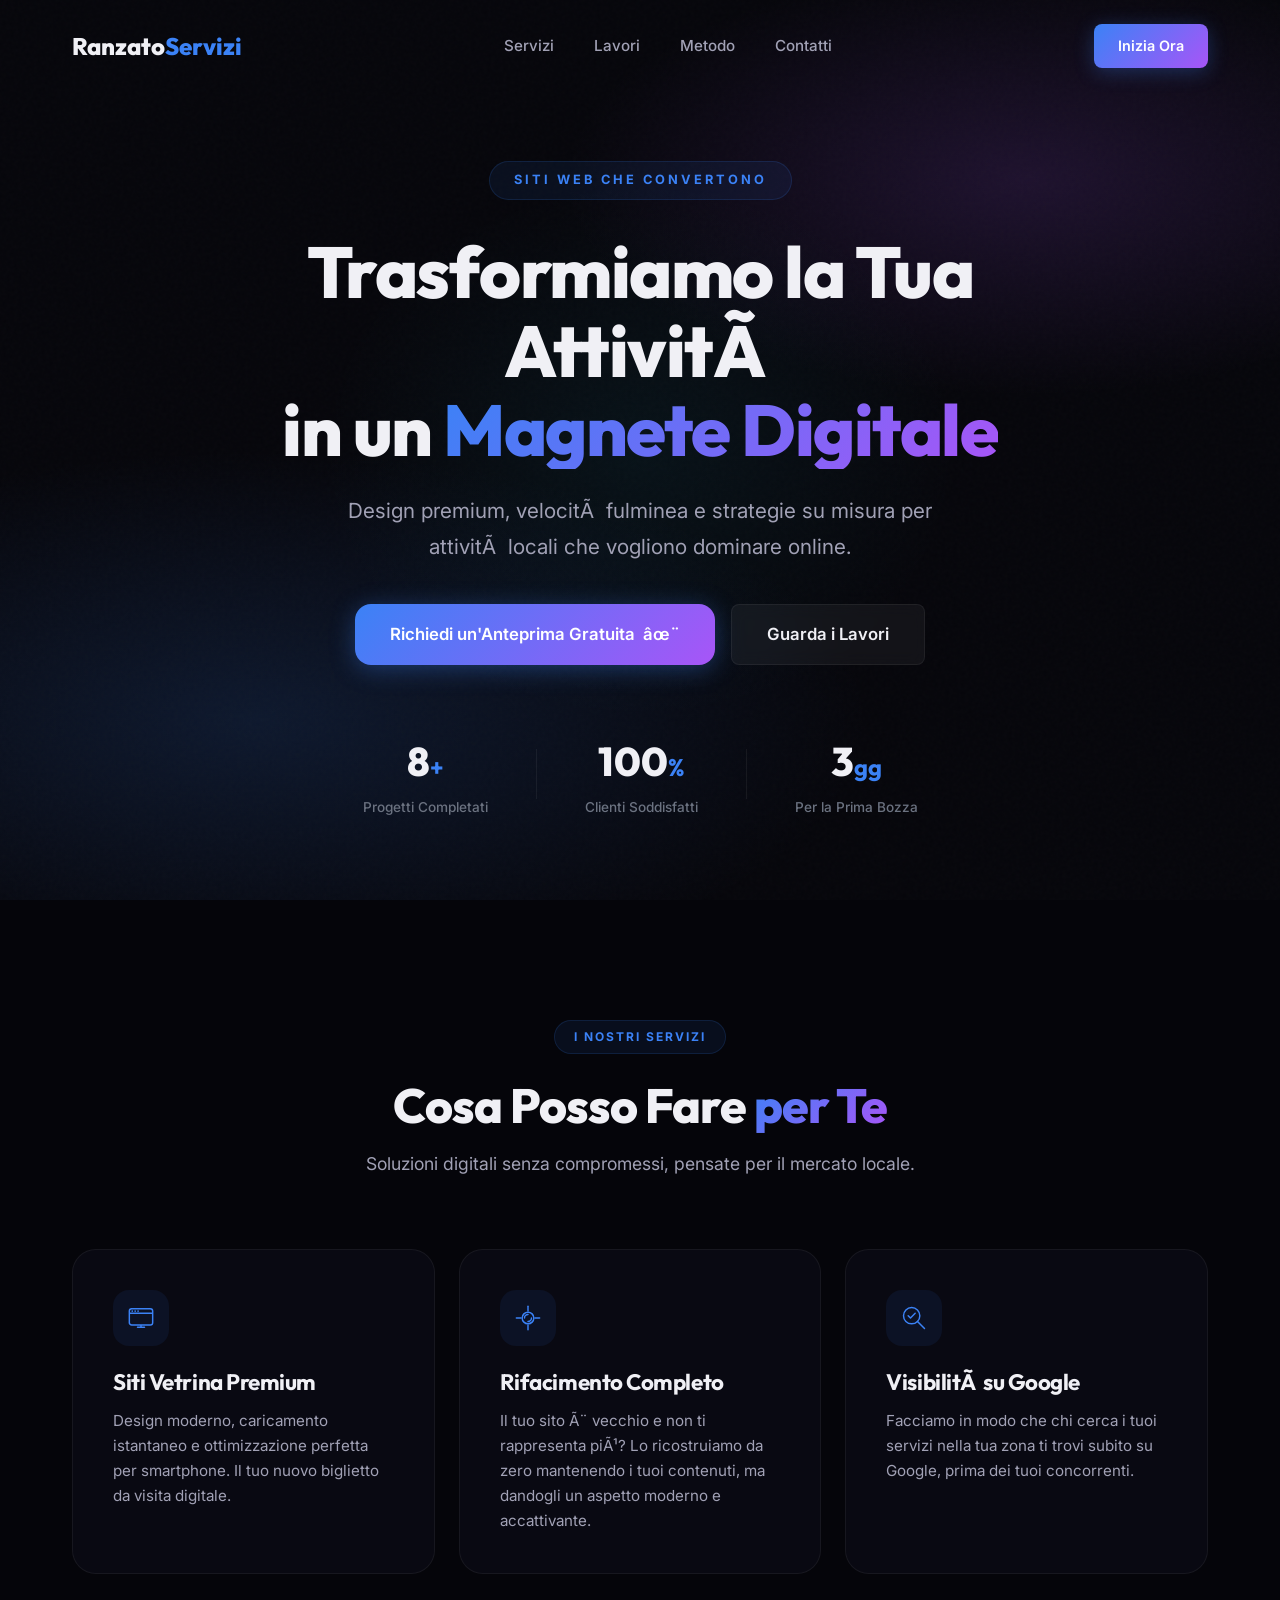
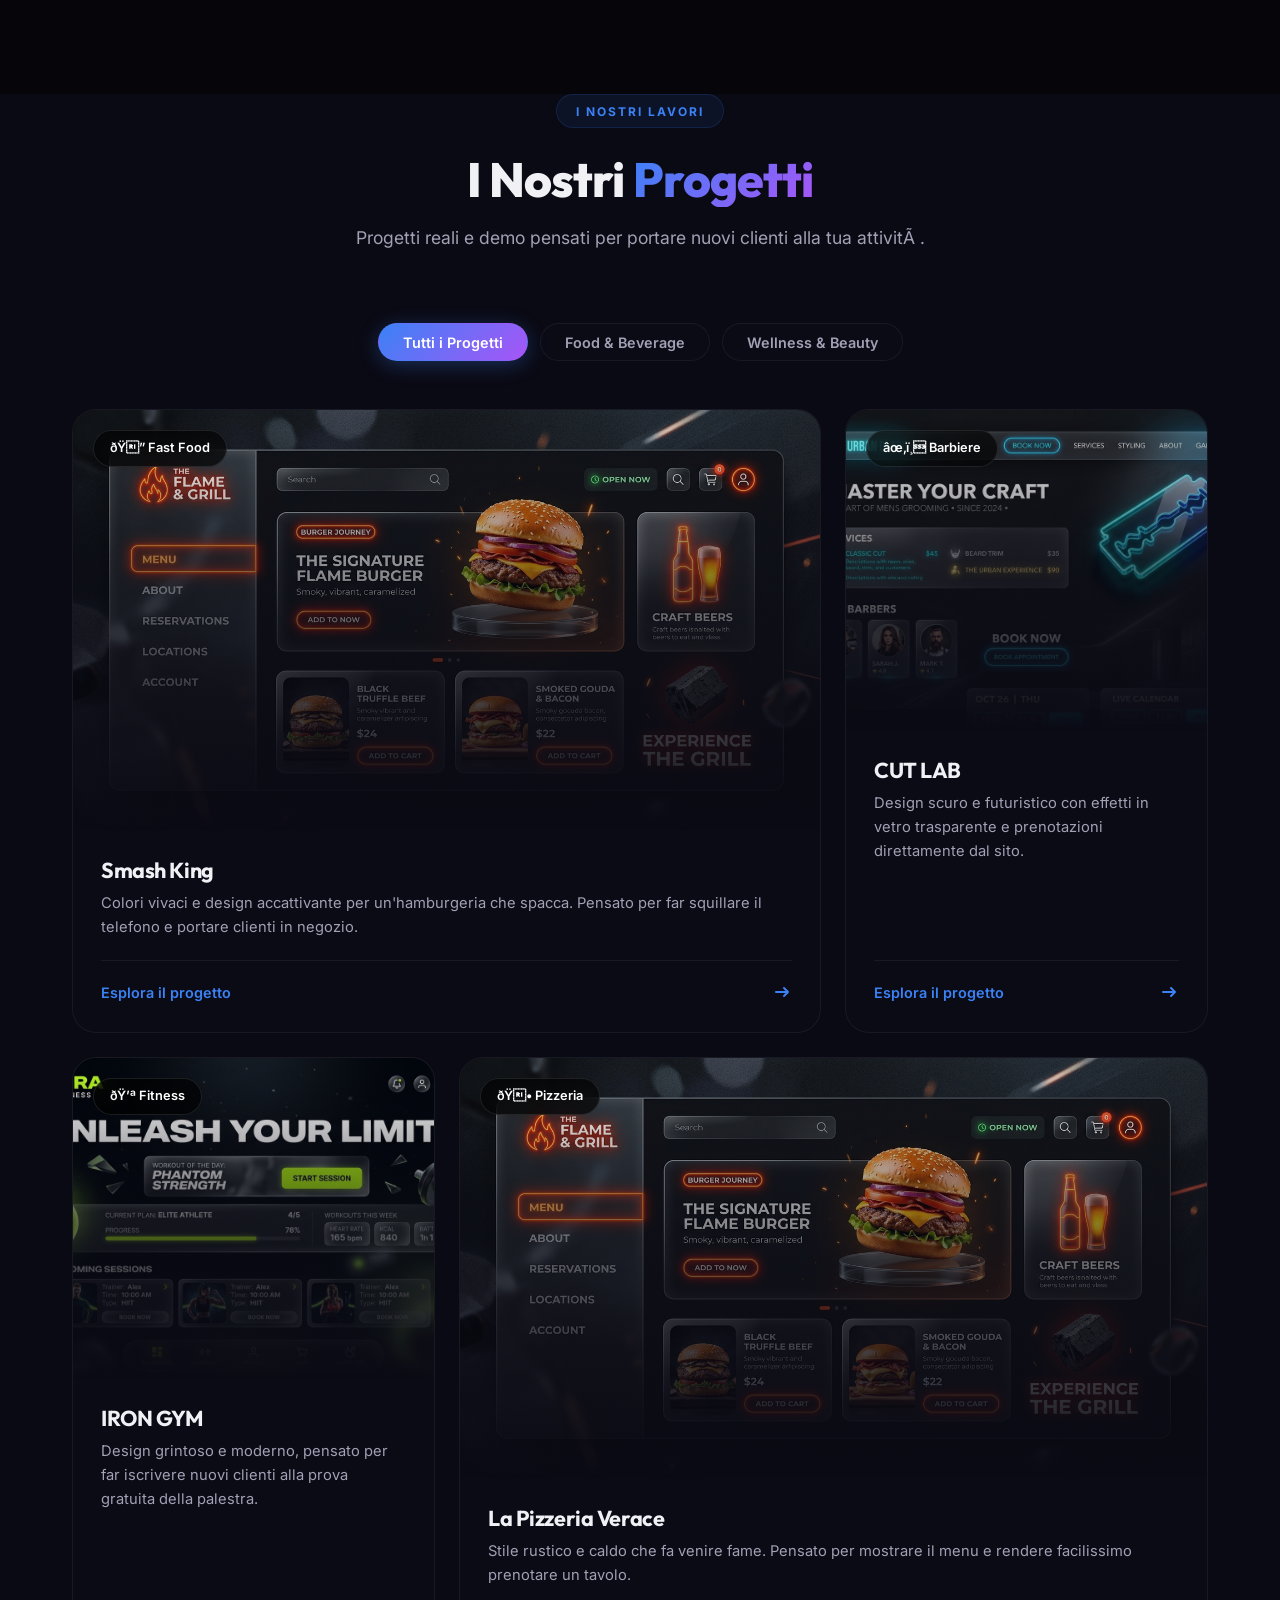
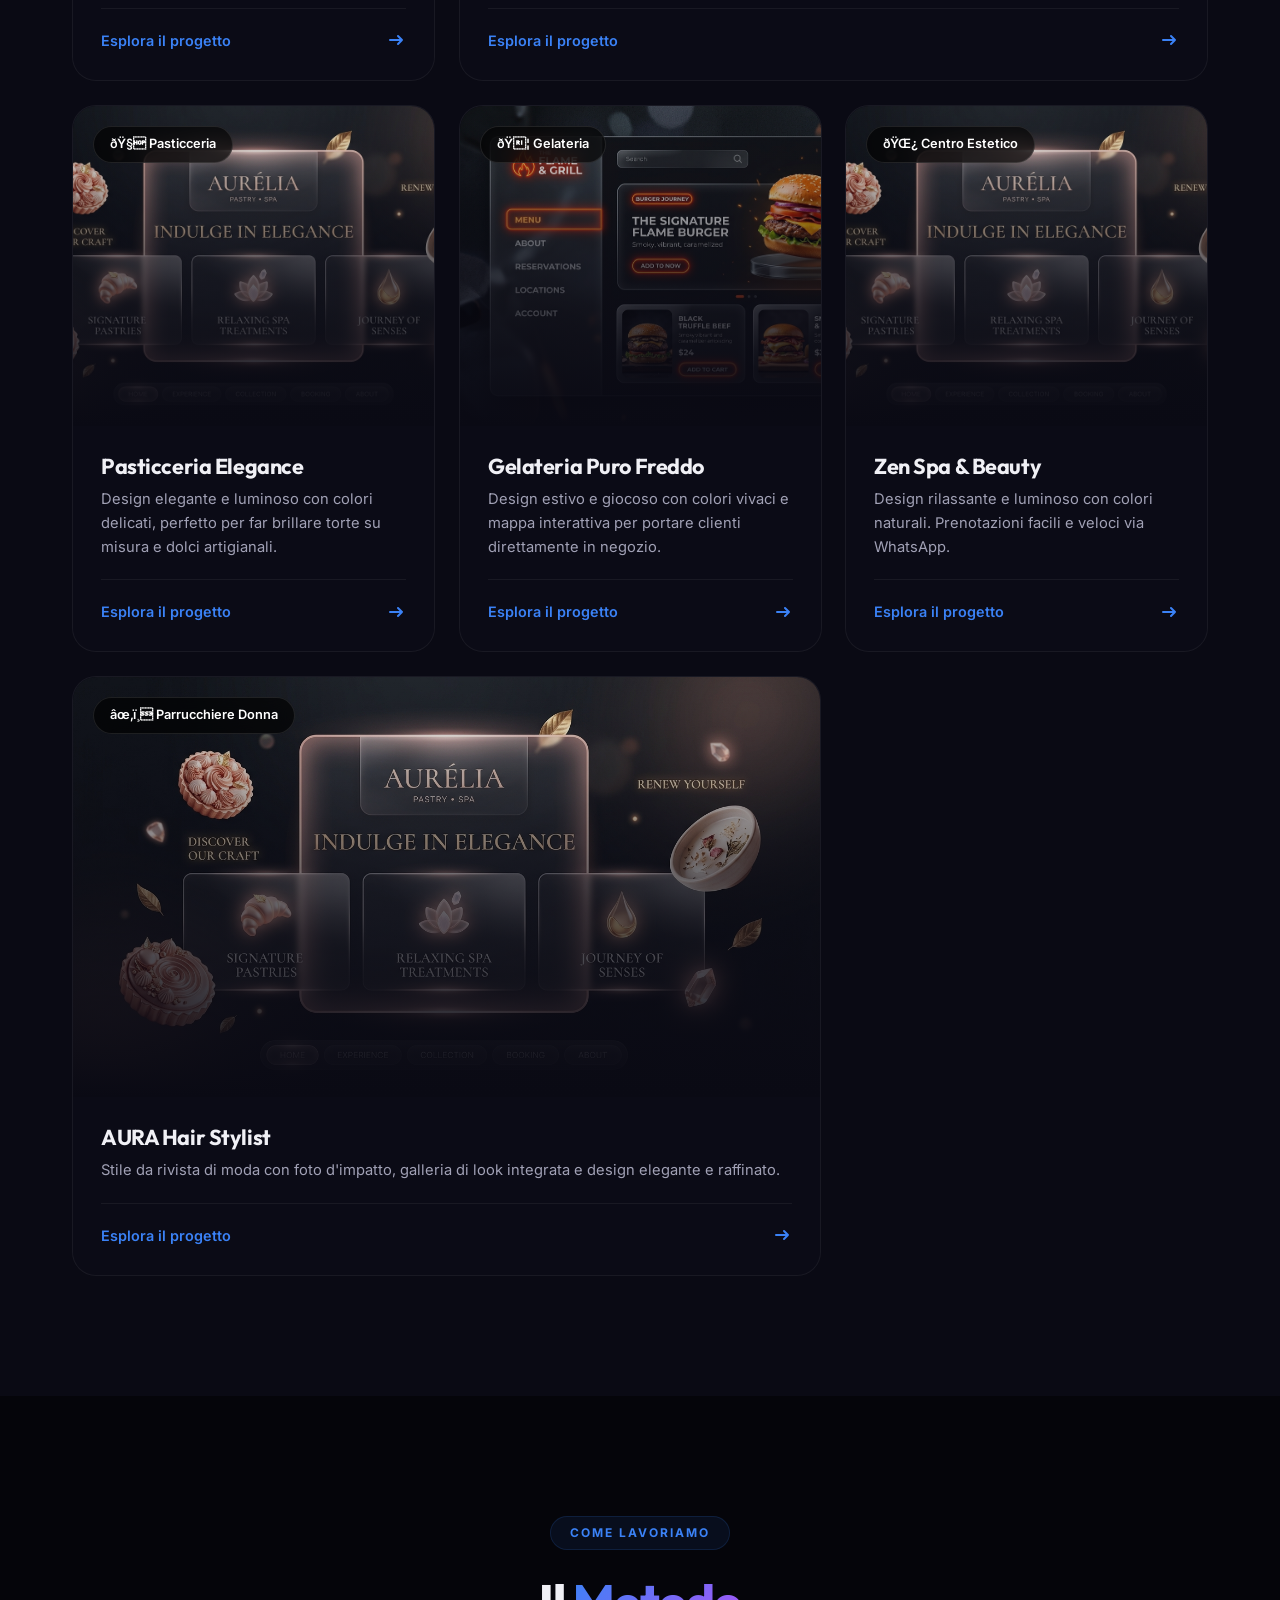
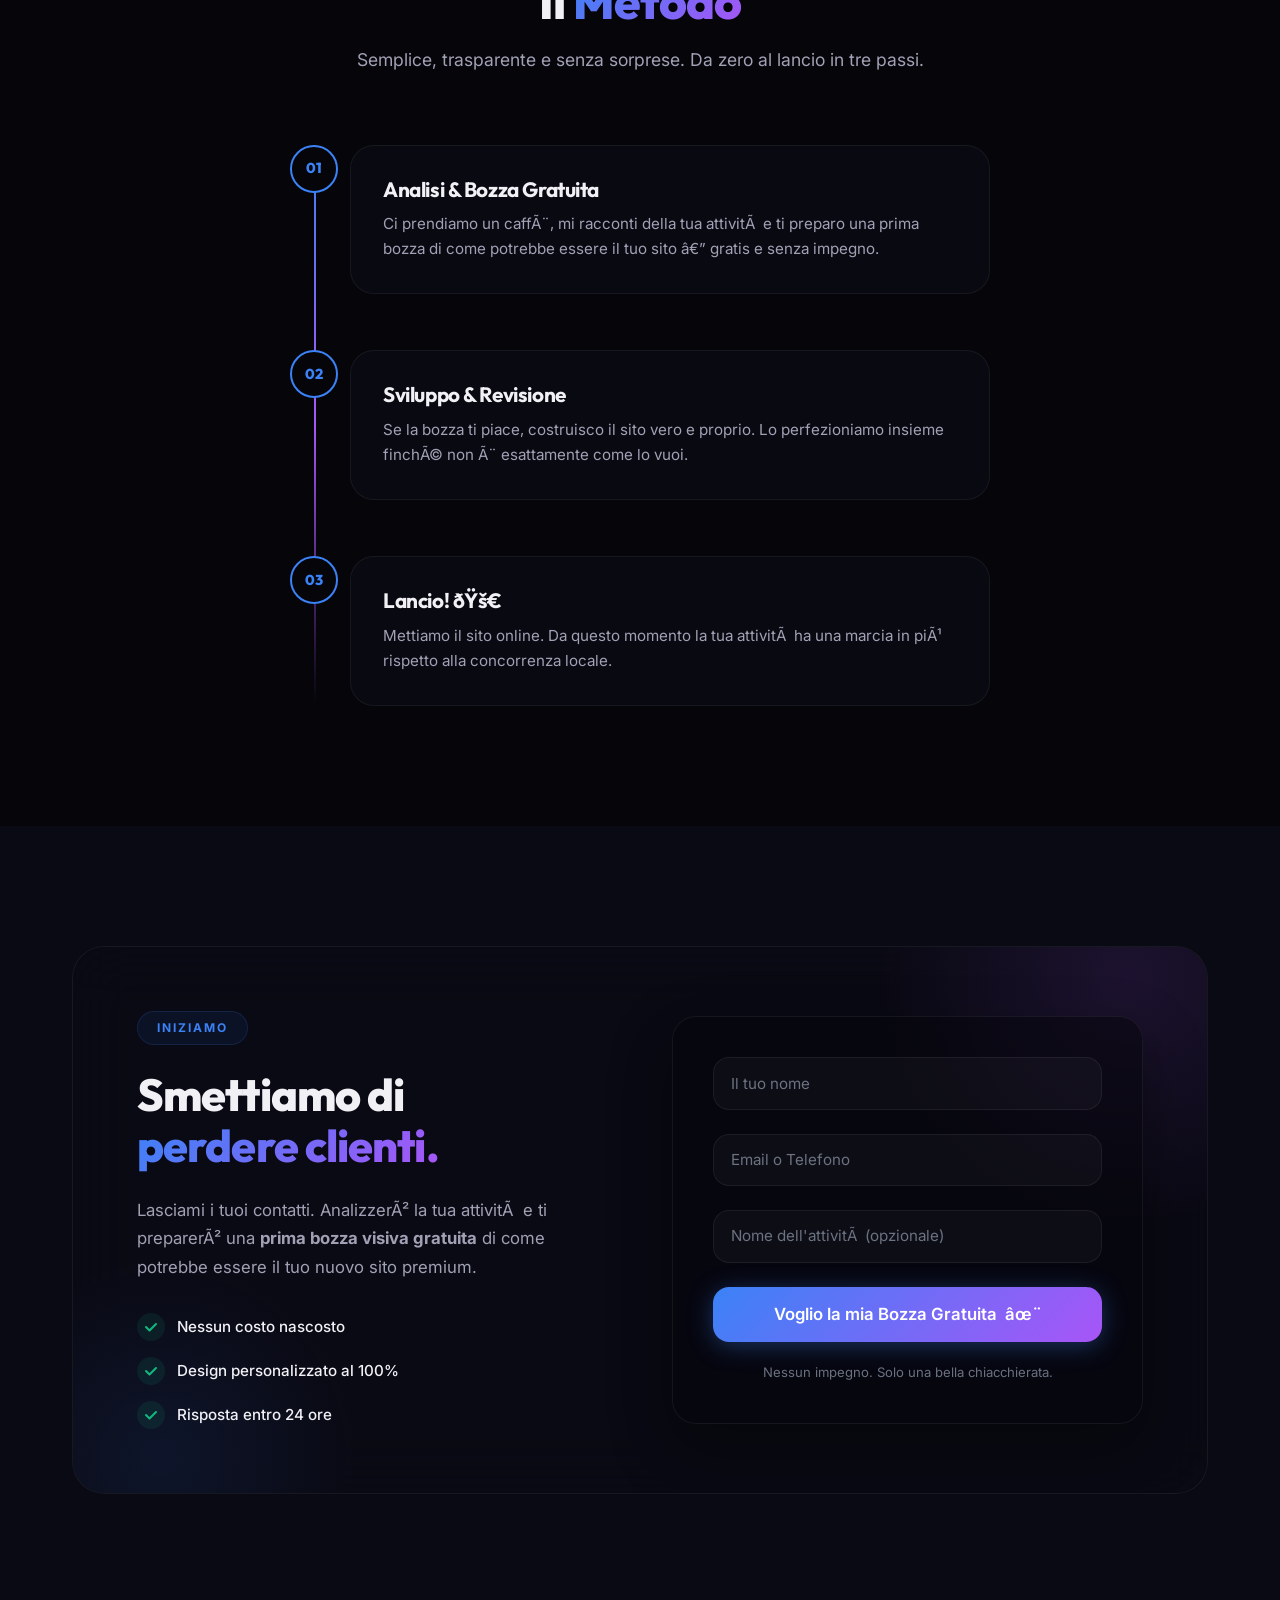
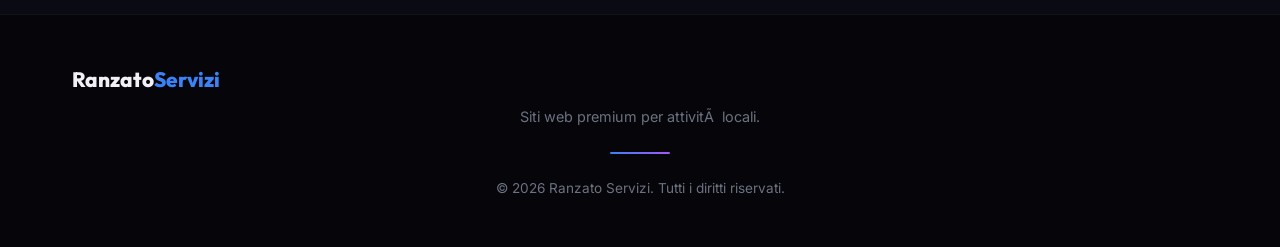
==== commit b99466f8: "v1.4" ====
--- a/index.html
+++ b/index.html
@@ -1,16 +1,16 @@
-<!DOCTYPE html>
+﻿<!DOCTYPE html>
 <html lang="it">
 <head>
     <meta charset="UTF-8">
     <meta name="viewport" content="width=device-width, initial-scale=1.0">
-    <title>Ranzato Servizi | Siti Web Premium per Attività Locali</title>
-    <meta name="description" content="Progettiamo siti web premium per attività locali: design mozzafiato, velocità fulminea e strategie su misura per dominare online. Richiedi un'anteprima gratuita.">
-    <meta name="keywords" content="siti web, web design, attività locali, siti premium, SEO locale, Ranzato Servizi">
+    <title>Ranzato Servizi | Siti Web Premium per AttivitÃ  Locali</title>
+    <meta name="description" content="Progettiamo siti web premium per attivitÃ  locali: design mozzafiato, velocitÃ  fulminea e strategie su misura per dominare online. Richiedi un'anteprima gratuita.">
+    <meta name="keywords" content="siti web, web design, attivitÃ  locali, siti premium, SEO locale, Ranzato Servizi">
     <meta name="author" content="Ranzato Servizi">
 
     <!-- Open Graph -->
-    <meta property="og:title" content="Ranzato Servizi | Siti Web Premium per Attività Locali">
-    <meta property="og:description" content="Design premium e strategie digitali su misura per attività locali che vogliono dominare online.">
+    <meta property="og:title" content="Ranzato Servizi | Siti Web Premium per AttivitÃ  Locali">
+    <meta property="og:description" content="Design premium e strategie digitali su misura per attivitÃ  locali che vogliono dominare online.">
     <meta property="og:type" content="website">
 
     <!-- Fonts -->
@@ -60,16 +60,16 @@
         <div class="container hero-container">
             <span class="hero-eyebrow reveal">SITI WEB CHE CONVERTONO</span>
             <h1 class="reveal delay-1">
-                Trasformiamo la Tua Attività<br>
+                Trasformiamo la Tua AttivitÃ <br>
                 in un <span class="text-gradient">Magnete Digitale</span>
             </h1>
             <p class="hero-subtitle reveal delay-2">
-                Design premium, velocità fulminea e strategie su misura per attività locali che vogliono dominare online.
+                Design premium, velocitÃ  fulminea e strategie su misura per attivitÃ  locali che vogliono dominare online.
             </p>
             <div class="hero-cta reveal delay-3">
                 <a href="#contatti" class="btn btn-glow btn-large" id="hero-cta-primary">
                     <span class="btn-text">Richiedi un'Anteprima Gratuita</span>
-                    <span class="btn-icon">✨</span>
+                    <span class="btn-icon">âœ¨</span>
                 </a>
                 <a href="#portfolio" class="btn btn-glass btn-large" id="hero-cta-secondary">Guarda i Lavori</a>
             </div>
@@ -129,7 +129,7 @@
                         </svg>
                     </div>
                     <h3>Rifacimento Completo</h3>
-                    <p>Il tuo sito è vecchio e non ti rappresenta più? Lo ricostruiamo da zero mantenendo i tuoi contenuti, ma dandogli un aspetto moderno e accattivante.</p>
+                    <p>Il tuo sito Ã¨ vecchio e non ti rappresenta piÃ¹? Lo ricostruiamo da zero mantenendo i tuoi contenuti, ma dandogli un aspetto moderno e accattivante.</p>
                 </div>
                 <div class="service-card reveal delay-2" id="service-seo">
                     <div class="service-icon-wrapper">
@@ -139,7 +139,7 @@
                             <path d="M14 20L18 24L26 16" stroke="currentColor" stroke-width="2.5" stroke-linecap="round" stroke-linejoin="round"/>
                         </svg>
                     </div>
-                    <h3>Visibilità su Google</h3>
+                    <h3>VisibilitÃ  su Google</h3>
                     <p>Facciamo in modo che chi cerca i tuoi servizi nella tua zona ti trovi subito su Google, prima dei tuoi concorrenti.</p>
                 </div>
             </div>
@@ -152,7 +152,7 @@
             <div class="section-header reveal">
                 <span class="section-eyebrow">I NOSTRI LAVORI</span>
                 <h2 class="section-title">I Nostri <span class="text-gradient">Progetti</span></h2>
-                <p class="section-subtitle">Progetti reali e demo pensati per portare nuovi clienti alla tua attività.</p>
+                <p class="section-subtitle">Progetti reali e demo pensati per portare nuovi clienti alla tua attivitÃ .</p>
             </div>
 
             <!-- Filtri -->
@@ -163,178 +163,122 @@
             </div>
 
             <!-- Bento Grid -->
+            <!-- Bento Grid -->
             <div class="portfolio-grid" id="portfolio-grid">
 
-                <!-- 1. Smash Burgers — FEATURED -->
+                <!-- 1. Smash Burgers â€” FEATURED -->
                 <a href="./smash-burgers/index.html" target="_blank" class="portfolio-card featured item reveal" data-category="food" id="project-smash">
                     <div class="card-preview">
-                        <div class="card-browser-bar">
-                            <span class="browser-dot"></span>
-                            <span class="browser-dot"></span>
-                            <span class="browser-dot"></span>
-                        </div>
-                        <div class="card-gradient" style="background: linear-gradient(135deg, #ff4b2b, #ff416c);"></div>
-                        <span class="category-badge">🍔 Fast Food</span>
+                        <img src="./assets/images/fastfood.jpg" alt="Smash Burgers Concept" class="card-image">
+                        <div class="card-overlay"></div>
+                        <span class="category-badge">ðŸ” Fast Food</span>
                     </div>
                     <div class="card-info">
                         <h3>Smash King</h3>
                         <p>Colori vivaci e design accattivante per un'hamburgeria che spacca. Pensato per far squillare il telefono e portare clienti in negozio.</p>
-                        <div class="card-action">
-                            <span>Esplora il progetto</span>
-                            <svg width="20" height="20" viewBox="0 0 20 20" fill="none"><path d="M4 10h12m0 0l-4-4m4 4l-4 4" stroke="currentColor" stroke-width="2" stroke-linecap="round" stroke-linejoin="round"/></svg>
-                        </div>
+                        <div class="card-action"><span>Esplora il progetto</span><svg width="20" height="20" viewBox="0 0 20 20" fill="none"><path d="M4 10h12m0 0l-4-4m4 4l-4 4" stroke="currentColor" stroke-width="2" stroke-linecap="round" stroke-linejoin="round"/></svg></div>
                     </div>
                 </a>
 
                 <!-- 2. Cut Lab (Barber) -->
                 <a href="./barber-shop/index.html" target="_blank" class="portfolio-card item reveal delay-1" data-category="wellness" id="project-barber">
                     <div class="card-preview">
-                        <div class="card-browser-bar">
-                            <span class="browser-dot"></span>
-                            <span class="browser-dot"></span>
-                            <span class="browser-dot"></span>
-                        </div>
-                        <div class="card-gradient" style="background: linear-gradient(135deg, #050505, #00f3ff);"></div>
-                        <span class="category-badge">✂️ Barbiere</span>
+                        <img src="./assets/images/barber.jpg" alt="Barber Shop Concept" class="card-image">
+                        <div class="card-overlay"></div>
+                        <span class="category-badge">âœ‚ï¸ Barbiere</span>
                     </div>
                     <div class="card-info">
                         <h3>CUT LAB</h3>
                         <p>Design scuro e futuristico con effetti in vetro trasparente e prenotazioni direttamente dal sito.</p>
-                        <div class="card-action">
-                            <span>Esplora il progetto</span>
-                            <svg width="20" height="20" viewBox="0 0 20 20" fill="none"><path d="M4 10h12m0 0l-4-4m4 4l-4 4" stroke="currentColor" stroke-width="2" stroke-linecap="round" stroke-linejoin="round"/></svg>
-                        </div>
+                        <div class="card-action"><span>Esplora il progetto</span><svg width="20" height="20" viewBox="0 0 20 20" fill="none"><path d="M4 10h12m0 0l-4-4m4 4l-4 4" stroke="currentColor" stroke-width="2" stroke-linecap="round" stroke-linejoin="round"/></svg></div>
                     </div>
                 </a>
 
                 <!-- 3. Iron Gym -->
                 <a href="./iron-gym/index.html" target="_blank" class="portfolio-card item reveal" data-category="wellness" id="project-gym">
                     <div class="card-preview">
-                        <div class="card-browser-bar">
-                            <span class="browser-dot"></span>
-                            <span class="browser-dot"></span>
-                            <span class="browser-dot"></span>
-                        </div>
-                        <div class="card-gradient" style="background: linear-gradient(135deg, #09090b, #39ff14);"></div>
-                        <span class="category-badge">💪 Fitness</span>
+                        <img src="./assets/images/fitness.jpg" alt="Gym Concept" class="card-image">
+                        <div class="card-overlay"></div>
+                        <span class="category-badge">ðŸ’ª Fitness</span>
                     </div>
                     <div class="card-info">
                         <h3>IRON GYM</h3>
                         <p>Design grintoso e moderno, pensato per far iscrivere nuovi clienti alla prova gratuita della palestra.</p>
-                        <div class="card-action">
-                            <span>Esplora il progetto</span>
-                            <svg width="20" height="20" viewBox="0 0 20 20" fill="none"><path d="M4 10h12m0 0l-4-4m4 4l-4 4" stroke="currentColor" stroke-width="2" stroke-linecap="round" stroke-linejoin="round"/></svg>
-                        </div>
-                    </div>
-                </a>
-
-                <!-- 4. Pizzeria Verace — FEATURED -->
+                        <div class="card-action"><span>Esplora il progetto</span><svg width="20" height="20" viewBox="0 0 20 20" fill="none"><path d="M4 10h12m0 0l-4-4m4 4l-4 4" stroke="currentColor" stroke-width="2" stroke-linecap="round" stroke-linejoin="round"/></svg></div>
+                    </div>
+                </a>
+
+                <!-- 4. Pizzeria Verace â€” FEATURED -->
                 <a href="./pizzeria/index.html" target="_blank" class="portfolio-card featured item reveal delay-1" data-category="food" id="project-pizza">
                     <div class="card-preview">
-                        <div class="card-browser-bar">
-                            <span class="browser-dot"></span>
-                            <span class="browser-dot"></span>
-                            <span class="browser-dot"></span>
-                        </div>
-                        <div class="card-gradient" style="background: linear-gradient(135deg, #8B0000, #FF8C00);"></div>
-                        <span class="category-badge">🍕 Pizzeria</span>
+                        <img src="./assets/images/fastfood.jpg" alt="Pizzeria Concept" class="card-image" style="object-position: center bottom;">
+                        <div class="card-overlay"></div>
+                        <span class="category-badge">ðŸ• Pizzeria</span>
                     </div>
                     <div class="card-info">
                         <h3>La Pizzeria Verace</h3>
                         <p>Stile rustico e caldo che fa venire fame. Pensato per mostrare il menu e rendere facilissimo prenotare un tavolo.</p>
-                        <div class="card-action">
-                            <span>Esplora il progetto</span>
-                            <svg width="20" height="20" viewBox="0 0 20 20" fill="none"><path d="M4 10h12m0 0l-4-4m4 4l-4 4" stroke="currentColor" stroke-width="2" stroke-linecap="round" stroke-linejoin="round"/></svg>
-                        </div>
+                        <div class="card-action"><span>Esplora il progetto</span><svg width="20" height="20" viewBox="0 0 20 20" fill="none"><path d="M4 10h12m0 0l-4-4m4 4l-4 4" stroke="currentColor" stroke-width="2" stroke-linecap="round" stroke-linejoin="round"/></svg></div>
                     </div>
                 </a>
 
                 <!-- 5. Pasticceria Elegance -->
                 <a href="./pasticceria/index.html" target="_blank" class="portfolio-card item reveal" data-category="food" id="project-pasticceria">
                     <div class="card-preview">
-                        <div class="card-browser-bar">
-                            <span class="browser-dot"></span>
-                            <span class="browser-dot"></span>
-                            <span class="browser-dot"></span>
-                        </div>
-                        <div class="card-gradient" style="background: linear-gradient(135deg, #ff9a9e, #fecfef);"></div>
-                        <span class="category-badge">🧁 Pasticceria</span>
+                        <img src="./assets/images/elegant.jpg" alt="Pasticceria Concept" class="card-image">
+                        <div class="card-overlay"></div>
+                        <span class="category-badge">ðŸ§ Pasticceria</span>
                     </div>
                     <div class="card-info">
                         <h3>Pasticceria Elegance</h3>
                         <p>Design elegante e luminoso con colori delicati, perfetto per far brillare torte su misura e dolci artigianali.</p>
-                        <div class="card-action">
-                            <span>Esplora il progetto</span>
-                            <svg width="20" height="20" viewBox="0 0 20 20" fill="none"><path d="M4 10h12m0 0l-4-4m4 4l-4 4" stroke="currentColor" stroke-width="2" stroke-linecap="round" stroke-linejoin="round"/></svg>
-                        </div>
+                        <div class="card-action"><span>Esplora il progetto</span><svg width="20" height="20" viewBox="0 0 20 20" fill="none"><path d="M4 10h12m0 0l-4-4m4 4l-4 4" stroke="currentColor" stroke-width="2" stroke-linecap="round" stroke-linejoin="round"/></svg></div>
                     </div>
                 </a>
 
                 <!-- 6. Gelateria Puro Freddo -->
                 <a href="./gelateria/index.html" target="_blank" class="portfolio-card item reveal delay-1" data-category="food" id="project-gelateria">
                     <div class="card-preview">
-                        <div class="card-browser-bar">
-                            <span class="browser-dot"></span>
-                            <span class="browser-dot"></span>
-                            <span class="browser-dot"></span>
-                        </div>
-                        <div class="card-gradient" style="background: linear-gradient(135deg, #a1e2d4, #fff07c);"></div>
-                        <span class="category-badge">🍦 Gelateria</span>
+                        <img src="./assets/images/fastfood.jpg" alt="Gelateria Concept" class="card-image" style="object-position: left center;">
+                        <div class="card-overlay"></div>
+                        <span class="category-badge">ðŸ¦ Gelateria</span>
                     </div>
                     <div class="card-info">
                         <h3>Gelateria Puro Freddo</h3>
                         <p>Design estivo e giocoso con colori vivaci e mappa interattiva per portare clienti direttamente in negozio.</p>
-                        <div class="card-action">
-                            <span>Esplora il progetto</span>
-                            <svg width="20" height="20" viewBox="0 0 20 20" fill="none"><path d="M4 10h12m0 0l-4-4m4 4l-4 4" stroke="currentColor" stroke-width="2" stroke-linecap="round" stroke-linejoin="round"/></svg>
-                        </div>
+                        <div class="card-action"><span>Esplora il progetto</span><svg width="20" height="20" viewBox="0 0 20 20" fill="none"><path d="M4 10h12m0 0l-4-4m4 4l-4 4" stroke="currentColor" stroke-width="2" stroke-linecap="round" stroke-linejoin="round"/></svg></div>
                     </div>
                 </a>
 
                 <!-- 7. Zen Spa & Beauty -->
                 <a href="./spa-beauty/index.html" target="_blank" class="portfolio-card item reveal" data-category="wellness" id="project-spa">
                     <div class="card-preview">
-                        <div class="card-browser-bar">
-                            <span class="browser-dot"></span>
-                            <span class="browser-dot"></span>
-                            <span class="browser-dot"></span>
-                        </div>
-                        <div class="card-gradient" style="background: linear-gradient(135deg, #a8e063, #56ab2f);"></div>
-                        <span class="category-badge">🌿 Centro Estetico</span>
+                        <img src="./assets/images/elegant.jpg" alt="Spa Concept" class="card-image" style="object-position: center bottom;">
+                        <div class="card-overlay"></div>
+                        <span class="category-badge">ðŸŒ¿ Centro Estetico</span>
                     </div>
                     <div class="card-info">
                         <h3>Zen Spa & Beauty</h3>
                         <p>Design rilassante e luminoso con colori naturali. Prenotazioni facili e veloci via WhatsApp.</p>
-                        <div class="card-action">
-                            <span>Esplora il progetto</span>
-                            <svg width="20" height="20" viewBox="0 0 20 20" fill="none"><path d="M4 10h12m0 0l-4-4m4 4l-4 4" stroke="currentColor" stroke-width="2" stroke-linecap="round" stroke-linejoin="round"/></svg>
-                        </div>
-                    </div>
-                </a>
-
-                <!-- 8. Aura Hair Stylist — FEATURED -->
+                        <div class="card-action"><span>Esplora il progetto</span><svg width="20" height="20" viewBox="0 0 20 20" fill="none"><path d="M4 10h12m0 0l-4-4m4 4l-4 4" stroke="currentColor" stroke-width="2" stroke-linecap="round" stroke-linejoin="round"/></svg></div>
+                    </div>
+                </a>
+
+                <!-- 8. Aura Hair Stylist â€” FEATURED -->
                 <a href="./hair-salon/index.html" target="_blank" class="portfolio-card featured item reveal delay-1" data-category="wellness" id="project-hair">
                     <div class="card-preview">
-                        <div class="card-browser-bar">
-                            <span class="browser-dot"></span>
-                            <span class="browser-dot"></span>
-                            <span class="browser-dot"></span>
-                        </div>
-                        <div class="card-gradient" style="background: linear-gradient(135deg, #0a0a0a, #f2e6e1);"></div>
-                        <span class="category-badge">✂️ Parrucchiere Donna</span>
+                        <img src="./assets/images/elegant.jpg" alt="Hair Salon Concept" class="card-image" style="object-position: right top;">
+                        <div class="card-overlay"></div>
+                        <span class="category-badge">âœ‚ï¸ Parrucchiere Donna</span>
                     </div>
                     <div class="card-info">
                         <h3>AURA Hair Stylist</h3>
                         <p>Stile da rivista di moda con foto d'impatto, galleria di look integrata e design elegante e raffinato.</p>
-                        <div class="card-action">
-                            <span>Esplora il progetto</span>
-                            <svg width="20" height="20" viewBox="0 0 20 20" fill="none"><path d="M4 10h12m0 0l-4-4m4 4l-4 4" stroke="currentColor" stroke-width="2" stroke-linecap="round" stroke-linejoin="round"/></svg>
-                        </div>
-                    </div>
-                </a>
-
-            </div>
-        </div>
+                        <div class="card-action"><span>Esplora il progetto</span><svg width="20" height="20" viewBox="0 0 20 20" fill="none"><path d="M4 10h12m0 0l-4-4m4 4l-4 4" stroke="currentColor" stroke-width="2" stroke-linecap="round" stroke-linejoin="round"/></svg></div>
+                    </div>
+                </a>
+
+            </div>
     </section>
 
     <!-- ======= METODO ======= -->
@@ -353,7 +297,7 @@
                     </div>
                     <div class="step-content">
                         <h3>Analisi & Bozza Gratuita</h3>
-                        <p>Ci prendiamo un caffè, mi racconti della tua attività e ti preparo una prima bozza di come potrebbe essere il tuo sito — gratis e senza impegno.</p>
+                        <p>Ci prendiamo un caffÃ¨, mi racconti della tua attivitÃ  e ti preparo una prima bozza di come potrebbe essere il tuo sito â€” gratis e senza impegno.</p>
                     </div>
                 </div>
                 <div class="timeline-step reveal delay-1" id="step-2">
@@ -362,7 +306,7 @@
                     </div>
                     <div class="step-content">
                         <h3>Sviluppo & Revisione</h3>
-                        <p>Se la bozza ti piace, costruisco il sito vero e proprio. Lo perfezioniamo insieme finché non è esattamente come lo vuoi.</p>
+                        <p>Se la bozza ti piace, costruisco il sito vero e proprio. Lo perfezioniamo insieme finchÃ© non Ã¨ esattamente come lo vuoi.</p>
                     </div>
                 </div>
                 <div class="timeline-step reveal delay-2" id="step-3">
@@ -370,8 +314,8 @@
                         <span class="step-number">03</span>
                     </div>
                     <div class="step-content">
-                        <h3>Lancio! 🚀</h3>
-                        <p>Mettiamo il sito online. Da questo momento la tua attività ha una marcia in più rispetto alla concorrenza locale.</p>
+                        <h3>Lancio! ðŸš€</h3>
+                        <p>Mettiamo il sito online. Da questo momento la tua attivitÃ  ha una marcia in piÃ¹ rispetto alla concorrenza locale.</p>
                     </div>
                 </div>
             </div>
@@ -388,7 +332,7 @@
                     <div class="contact-content">
                         <span class="section-eyebrow">INIZIAMO</span>
                         <h2 class="section-title contact-title">Smettiamo di <span class="text-gradient">perdere clienti.</span></h2>
-                        <p>Lasciami i tuoi contatti. Analizzerò la tua attività e ti preparerò una <strong>prima bozza visiva gratuita</strong> di come potrebbe essere il tuo nuovo sito premium.</p>
+                        <p>Lasciami i tuoi contatti. AnalizzerÃ² la tua attivitÃ  e ti preparerÃ² una <strong>prima bozza visiva gratuita</strong> di come potrebbe essere il tuo nuovo sito premium.</p>
                         <ul class="contact-benefits">
                             <li>
                                 <span class="check-icon">
@@ -422,11 +366,11 @@
                             </div>
                             <div class="form-group">
                                 <input type="text" id="form-business" placeholder=" ">
-                                <label for="form-business">Nome dell'attività (opzionale)</label>
+                                <label for="form-business">Nome dell'attivitÃ  (opzionale)</label>
                             </div>
                             <button type="submit" class="btn btn-glow btn-block" id="submitBtn">
                                 <span class="btn-text">Voglio la mia Bozza Gratuita</span>
-                                <span class="btn-icon">✨</span>
+                                <span class="btn-icon">âœ¨</span>
                             </button>
                             <p class="form-disclaimer">Nessun impegno. Solo una bella chiacchierata.</p>
                         </form>
@@ -443,7 +387,7 @@
                 <a href="#" class="logo footer-logo">
                     <span class="logo-text">Ranzato</span><span class="logo-accent">Servizi</span>
                 </a>
-                <p class="footer-tagline">Siti web premium per attività locali.</p>
+                <p class="footer-tagline">Siti web premium per attivitÃ  locali.</p>
             </div>
             <div class="footer-divider"></div>
             <div class="footer-bottom">
--- a/styles.css
+++ b/styles.css
@@ -1,5 +1,5 @@
-/* ============================================
-   RANZATO SERVIZI — OBSIDIAN PREMIUM DESIGN
+﻿/* ============================================
+   RANZATO SERVIZI â€” OBSIDIAN PREMIUM DESIGN
    ============================================ */
 
 /* ===== DESIGN SYSTEM ===== */
@@ -716,58 +716,41 @@
     transform: translateY(-6px);
 }
 
-/* Card Preview (gradient area) */
+/* Card Preview (cinematic image) */
 .card-preview {
     position: relative;
     width: 100%;
-    height: 220px;
+    height: 320px;
     overflow: hidden;
 }
 
 .portfolio-card.featured .card-preview {
-    height: 260px;
-}
-
-.card-browser-bar {
-    position: absolute;
-    top: 0;
-    left: 0;
-    right: 0;
-    height: 32px;
-    background: rgba(0, 0, 0, 0.5);
-    backdrop-filter: blur(8px);
-    display: flex;
-    align-items: center;
-    padding: 0 12px;
-    gap: 6px;
-    z-index: 2;
-}
-
-.browser-dot {
-    width: 8px;
-    height: 8px;
-    border-radius: 50%;
-    background: rgba(255, 255, 255, 0.2);
-}
-
-.browser-dot:first-child { background: #ff5f57; }
-.browser-dot:nth-child(2) { background: #ffbd2e; }
-.browser-dot:nth-child(3) { background: #28ca41; }
-
-.card-gradient {
+    height: 420px;
+}
+
+.card-image {
     width: 100%;
     height: 100%;
-    transition: transform 0.6s var(--ease-out);
-}
-
-.portfolio-card:hover .card-gradient {
-    transform: scale(1.08);
+    object-fit: cover;
+    transition: transform 0.8s cubic-bezier(0.16, 1, 0.3, 1);
+}
+
+.portfolio-card:hover .card-image {
+    transform: scale(1.05);
+}
+
+.card-overlay {
+    position: absolute;
+    inset: 0;
+    background: linear-gradient(to top, rgba(10, 10, 20, 1) 0%, rgba(10, 10, 20, 0.6) 50%, rgba(10, 10, 20, 0) 100%);
+    z-index: 1;
 }
 
 .category-badge {
     position: absolute;
-    bottom: 14px;
-    left: 14px;
+    top: 20px;
+    left: 20px;
+    bottom: auto;
     background: rgba(0, 0, 0, 0.65);
     backdrop-filter: blur(12px);
     padding: 0.45rem 1rem;
@@ -1161,7 +1144,7 @@
     font-size: 0.85rem;
 }
 
-/* ===== ANIMATIONS — Scroll Reveal ===== */
+/* ===== ANIMATIONS â€” Scroll Reveal ===== */
 .reveal {
     opacity: 0;
     transform: translateY(35px);
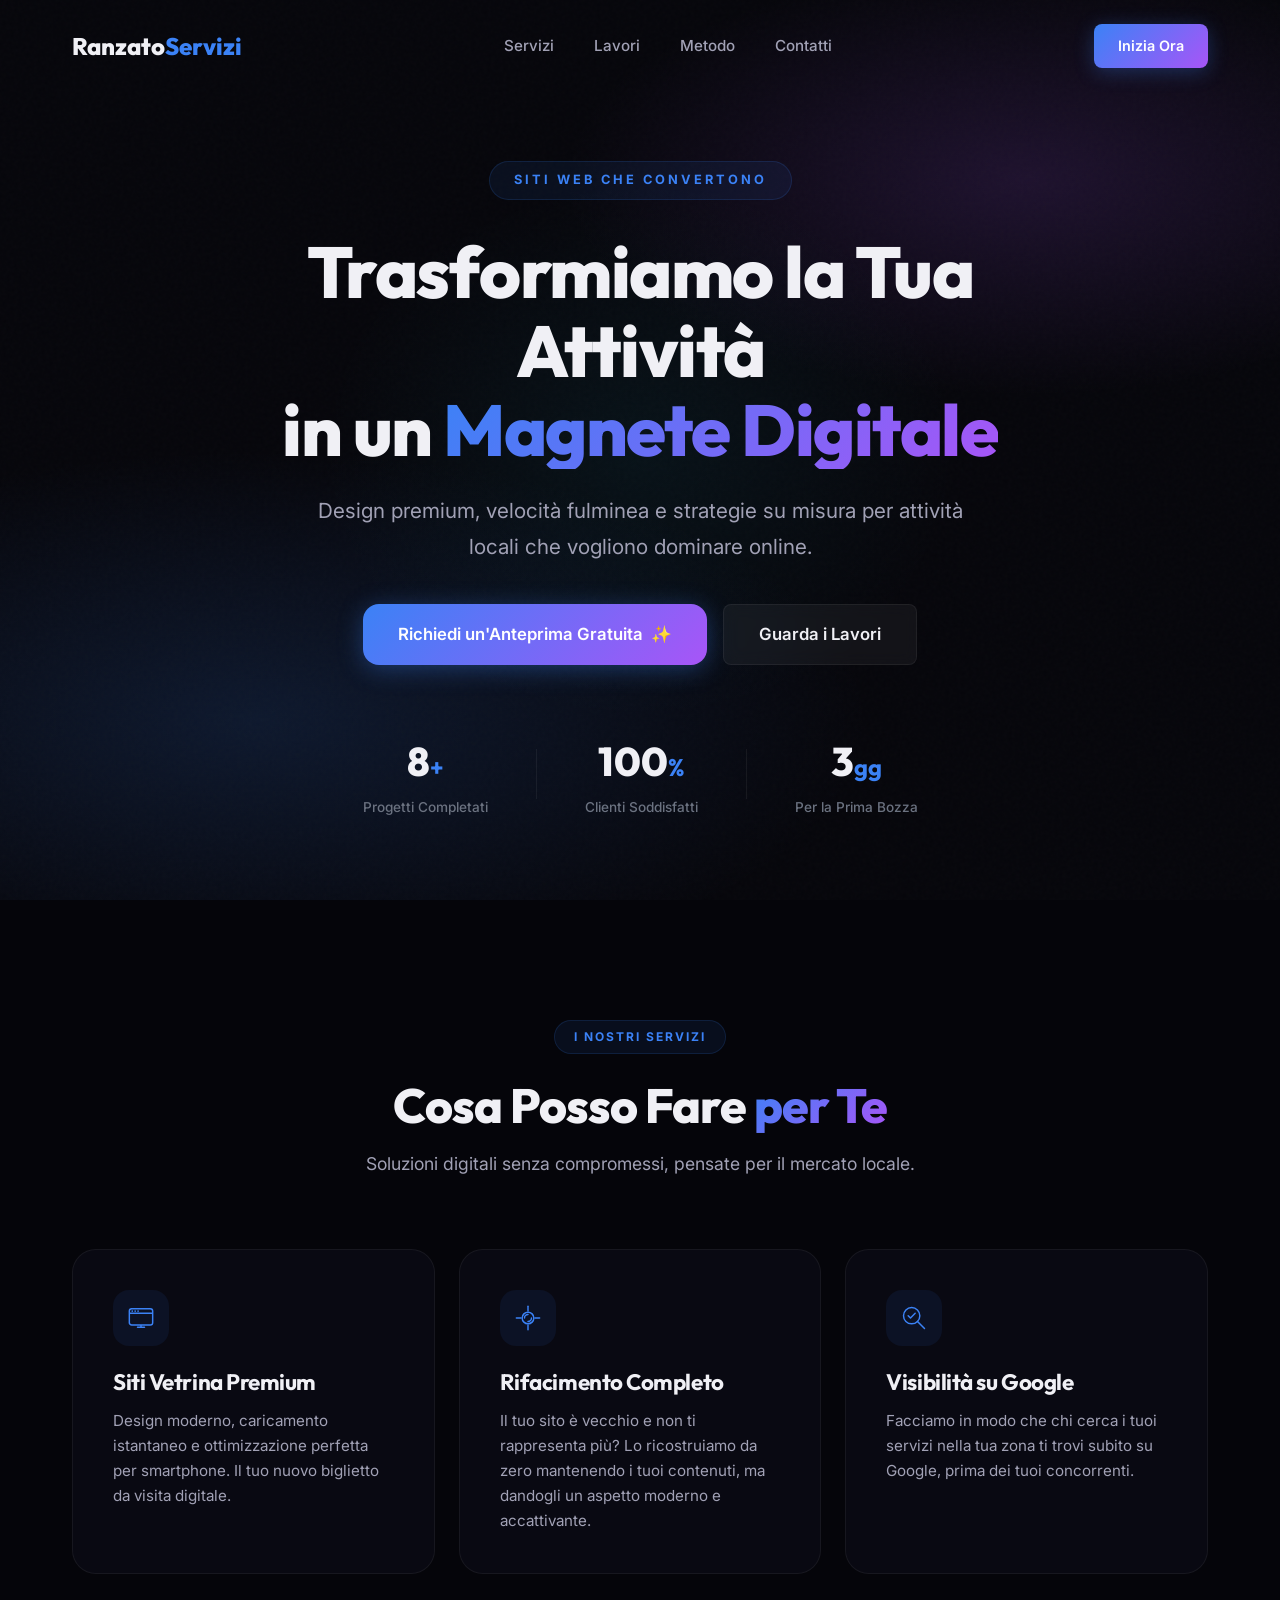
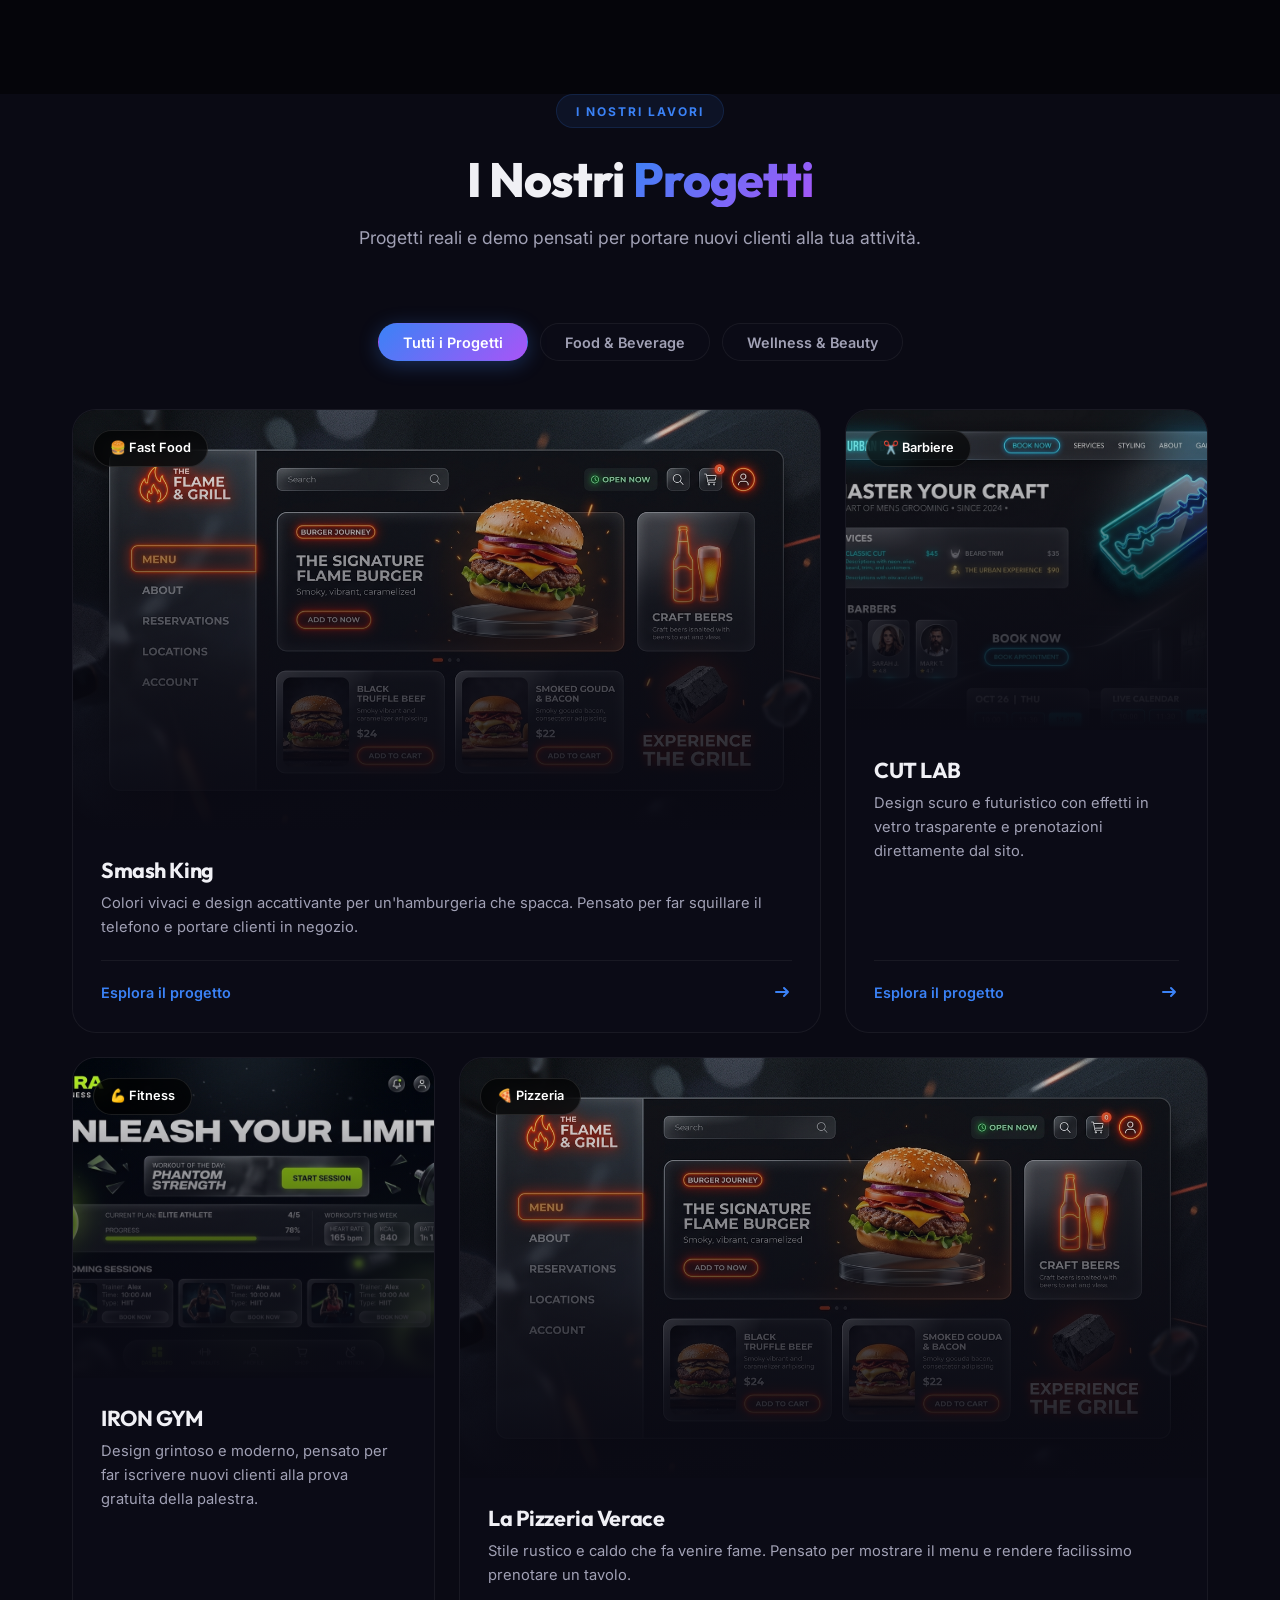
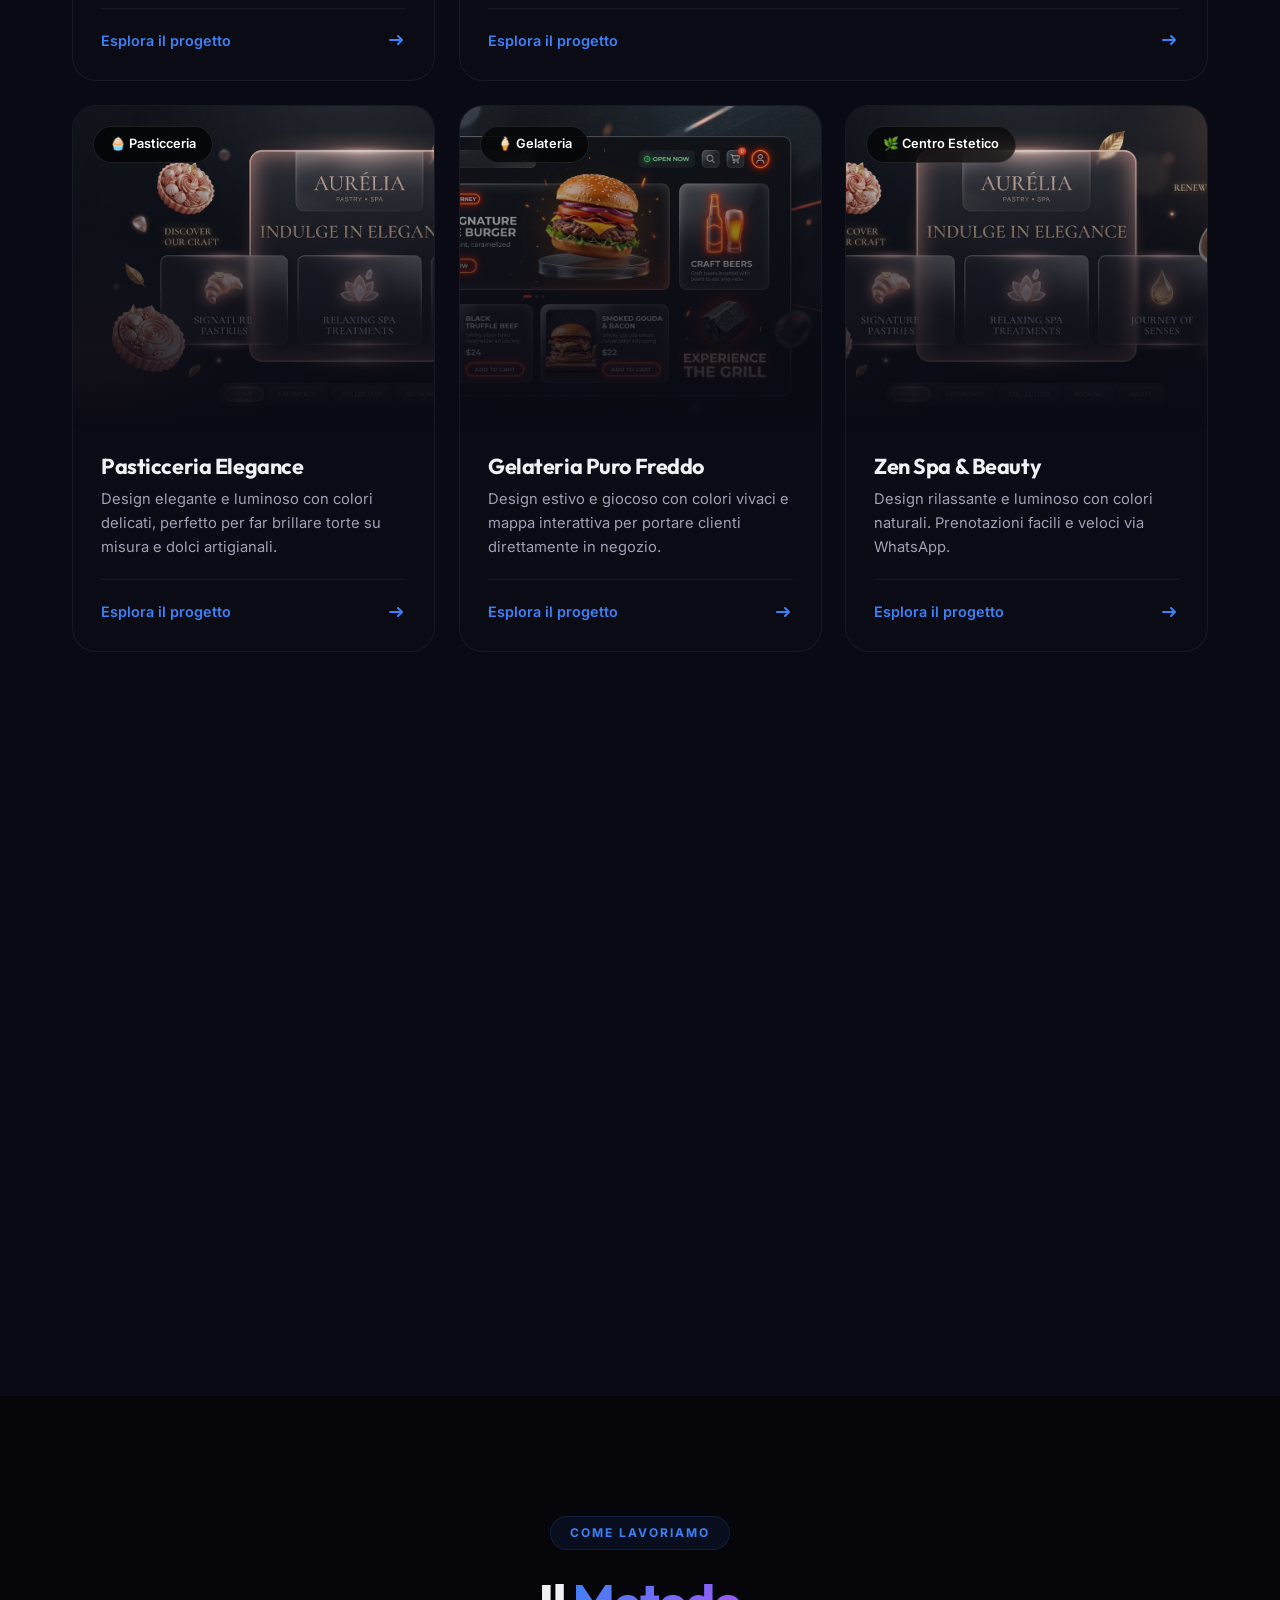
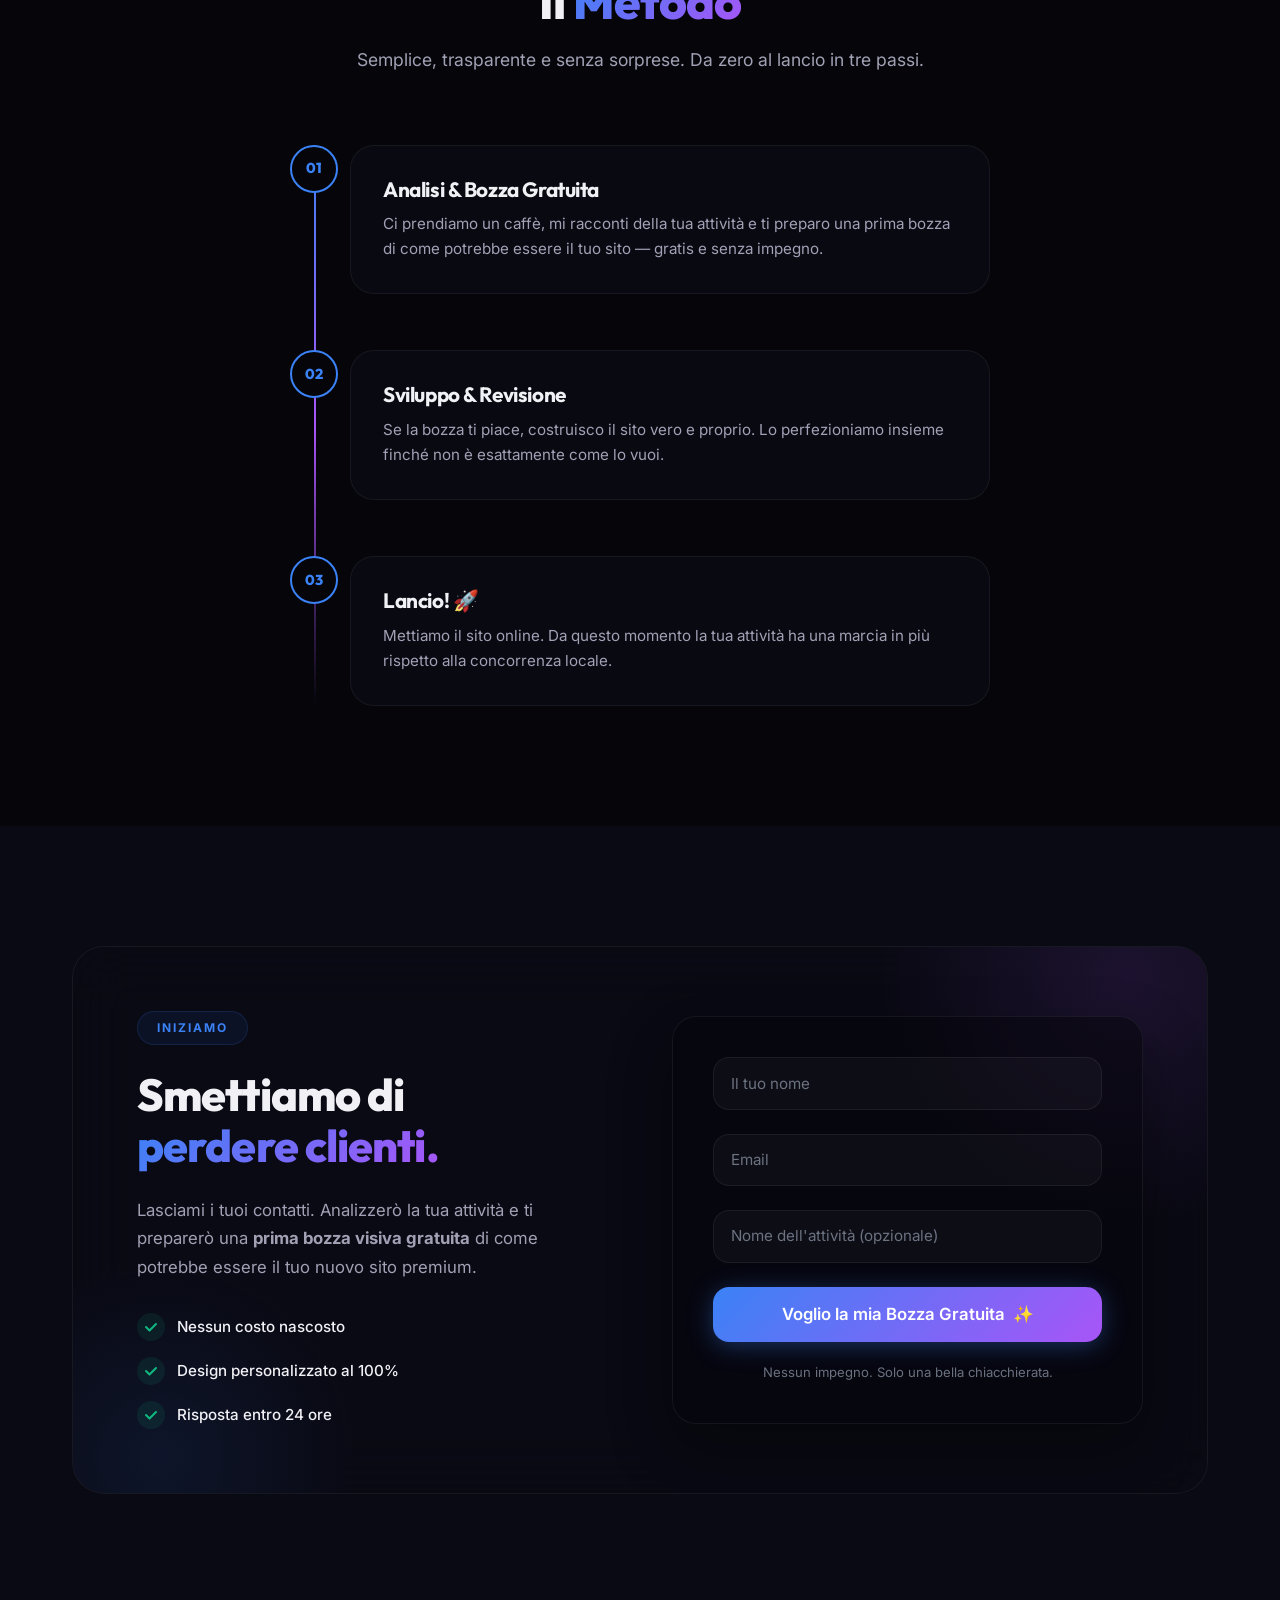
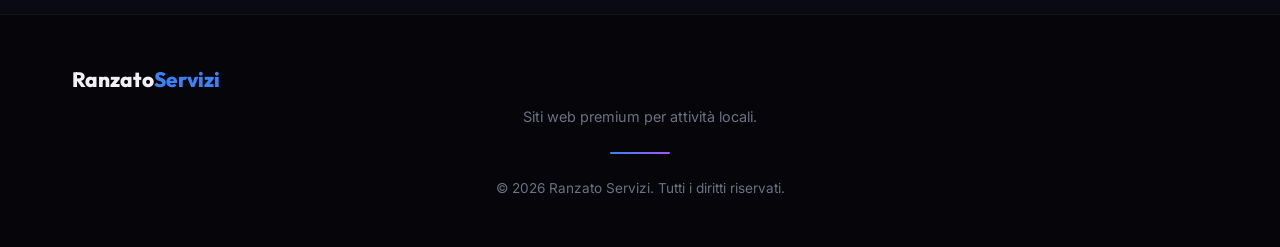
==== commit 654a78dd: "v1.5" ====
--- a/index.html
+++ b/index.html
@@ -1,16 +1,16 @@
-﻿<!DOCTYPE html>
+<!DOCTYPE html>
 <html lang="it">
 <head>
     <meta charset="UTF-8">
     <meta name="viewport" content="width=device-width, initial-scale=1.0">
-    <title>Ranzato Servizi | Siti Web Premium per AttivitÃ  Locali</title>
-    <meta name="description" content="Progettiamo siti web premium per attivitÃ  locali: design mozzafiato, velocitÃ  fulminea e strategie su misura per dominare online. Richiedi un'anteprima gratuita.">
-    <meta name="keywords" content="siti web, web design, attivitÃ  locali, siti premium, SEO locale, Ranzato Servizi">
+    <title>Ranzato Servizi | Siti Web Premium per Attività Locali</title>
+    <meta name="description" content="Progettiamo siti web premium per attività locali: design mozzafiato, velocità fulminea e strategie su misura per dominare online. Richiedi un'anteprima gratuita.">
+    <meta name="keywords" content="siti web, web design, attività locali, siti premium, SEO locale, Ranzato Servizi">
     <meta name="author" content="Ranzato Servizi">
 
     <!-- Open Graph -->
-    <meta property="og:title" content="Ranzato Servizi | Siti Web Premium per AttivitÃ  Locali">
-    <meta property="og:description" content="Design premium e strategie digitali su misura per attivitÃ  locali che vogliono dominare online.">
+    <meta property="og:title" content="Ranzato Servizi | Siti Web Premium per Attività Locali">
+    <meta property="og:description" content="Design premium e strategie digitali su misura per attività locali che vogliono dominare online.">
     <meta property="og:type" content="website">
 
     <!-- Fonts -->
@@ -60,16 +60,16 @@
         <div class="container hero-container">
             <span class="hero-eyebrow reveal">SITI WEB CHE CONVERTONO</span>
             <h1 class="reveal delay-1">
-                Trasformiamo la Tua AttivitÃ <br>
+                Trasformiamo la Tua Attività<br>
                 in un <span class="text-gradient">Magnete Digitale</span>
             </h1>
             <p class="hero-subtitle reveal delay-2">
-                Design premium, velocitÃ  fulminea e strategie su misura per attivitÃ  locali che vogliono dominare online.
+                Design premium, velocità fulminea e strategie su misura per attività locali che vogliono dominare online.
             </p>
             <div class="hero-cta reveal delay-3">
                 <a href="#contatti" class="btn btn-glow btn-large" id="hero-cta-primary">
                     <span class="btn-text">Richiedi un'Anteprima Gratuita</span>
-                    <span class="btn-icon">âœ¨</span>
+                    <span class="btn-icon">✨</span>
                 </a>
                 <a href="#portfolio" class="btn btn-glass btn-large" id="hero-cta-secondary">Guarda i Lavori</a>
             </div>
@@ -129,7 +129,7 @@
                         </svg>
                     </div>
                     <h3>Rifacimento Completo</h3>
-                    <p>Il tuo sito Ã¨ vecchio e non ti rappresenta piÃ¹? Lo ricostruiamo da zero mantenendo i tuoi contenuti, ma dandogli un aspetto moderno e accattivante.</p>
+                    <p>Il tuo sito è vecchio e non ti rappresenta più? Lo ricostruiamo da zero mantenendo i tuoi contenuti, ma dandogli un aspetto moderno e accattivante.</p>
                 </div>
                 <div class="service-card reveal delay-2" id="service-seo">
                     <div class="service-icon-wrapper">
@@ -139,7 +139,7 @@
                             <path d="M14 20L18 24L26 16" stroke="currentColor" stroke-width="2.5" stroke-linecap="round" stroke-linejoin="round"/>
                         </svg>
                     </div>
-                    <h3>VisibilitÃ  su Google</h3>
+                    <h3>Visibilità su Google</h3>
                     <p>Facciamo in modo che chi cerca i tuoi servizi nella tua zona ti trovi subito su Google, prima dei tuoi concorrenti.</p>
                 </div>
             </div>
@@ -152,7 +152,7 @@
             <div class="section-header reveal">
                 <span class="section-eyebrow">I NOSTRI LAVORI</span>
                 <h2 class="section-title">I Nostri <span class="text-gradient">Progetti</span></h2>
-                <p class="section-subtitle">Progetti reali e demo pensati per portare nuovi clienti alla tua attivitÃ .</p>
+                <p class="section-subtitle">Progetti reali e demo pensati per portare nuovi clienti alla tua attività.</p>
             </div>
 
             <!-- Filtri -->
@@ -163,15 +163,14 @@
             </div>
 
             <!-- Bento Grid -->
-            <!-- Bento Grid -->
             <div class="portfolio-grid" id="portfolio-grid">
 
-                <!-- 1. Smash Burgers â€” FEATURED -->
+                <!-- 1. Smash Burgers — FEATURED -->
                 <a href="./smash-burgers/index.html" target="_blank" class="portfolio-card featured item reveal" data-category="food" id="project-smash">
                     <div class="card-preview">
-                        <img src="./assets/images/fastfood.jpg" alt="Smash Burgers Concept" class="card-image">
-                        <div class="card-overlay"></div>
-                        <span class="category-badge">ðŸ” Fast Food</span>
+                        <img src="./assets/images/fastfood.jpg" alt="Smash Burgers Concept" class="card-image" style="object-position: center bottom;">
+                        <div class="card-overlay"></div>
+                        <span class="category-badge">🍔 Fast Food</span>
                     </div>
                     <div class="card-info">
                         <h3>Smash King</h3>
@@ -183,9 +182,9 @@
                 <!-- 2. Cut Lab (Barber) -->
                 <a href="./barber-shop/index.html" target="_blank" class="portfolio-card item reveal delay-1" data-category="wellness" id="project-barber">
                     <div class="card-preview">
-                        <img src="./assets/images/barber.jpg" alt="Barber Shop Concept" class="card-image">
-                        <div class="card-overlay"></div>
-                        <span class="category-badge">âœ‚ï¸ Barbiere</span>
+                        <img src="./assets/images/barber.jpg" alt="Barber Shop Concept" class="card-image" style="object-position: center center;">
+                        <div class="card-overlay"></div>
+                        <span class="category-badge">✂️ Barbiere</span>
                     </div>
                     <div class="card-info">
                         <h3>CUT LAB</h3>
@@ -197,9 +196,9 @@
                 <!-- 3. Iron Gym -->
                 <a href="./iron-gym/index.html" target="_blank" class="portfolio-card item reveal" data-category="wellness" id="project-gym">
                     <div class="card-preview">
-                        <img src="./assets/images/fitness.jpg" alt="Gym Concept" class="card-image">
-                        <div class="card-overlay"></div>
-                        <span class="category-badge">ðŸ’ª Fitness</span>
+                        <img src="./assets/images/fitness.jpg" alt="Gym Concept" class="card-image" style="object-position: center bottom;">
+                        <div class="card-overlay"></div>
+                        <span class="category-badge">💪 Fitness</span>
                     </div>
                     <div class="card-info">
                         <h3>IRON GYM</h3>
@@ -208,12 +207,12 @@
                     </div>
                 </a>
 
-                <!-- 4. Pizzeria Verace â€” FEATURED -->
+                <!-- 4. Pizzeria Verace — FEATURED -->
                 <a href="./pizzeria/index.html" target="_blank" class="portfolio-card featured item reveal delay-1" data-category="food" id="project-pizza">
                     <div class="card-preview">
-                        <img src="./assets/images/fastfood.jpg" alt="Pizzeria Concept" class="card-image" style="object-position: center bottom;">
-                        <div class="card-overlay"></div>
-                        <span class="category-badge">ðŸ• Pizzeria</span>
+                        <img src="./assets/images/fastfood.jpg" alt="Pizzeria Concept" class="card-image" style="object-position: center top;">
+                        <div class="card-overlay"></div>
+                        <span class="category-badge">🍕 Pizzeria</span>
                     </div>
                     <div class="card-info">
                         <h3>La Pizzeria Verace</h3>
@@ -225,9 +224,9 @@
                 <!-- 5. Pasticceria Elegance -->
                 <a href="./pasticceria/index.html" target="_blank" class="portfolio-card item reveal" data-category="food" id="project-pasticceria">
                     <div class="card-preview">
-                        <img src="./assets/images/elegant.jpg" alt="Pasticceria Concept" class="card-image">
-                        <div class="card-overlay"></div>
-                        <span class="category-badge">ðŸ§ Pasticceria</span>
+                        <img src="./assets/images/elegant.jpg" alt="Pasticceria Concept" class="card-image" style="object-position: left center;">
+                        <div class="card-overlay"></div>
+                        <span class="category-badge">🧁 Pasticceria</span>
                     </div>
                     <div class="card-info">
                         <h3>Pasticceria Elegance</h3>
@@ -239,9 +238,9 @@
                 <!-- 6. Gelateria Puro Freddo -->
                 <a href="./gelateria/index.html" target="_blank" class="portfolio-card item reveal delay-1" data-category="food" id="project-gelateria">
                     <div class="card-preview">
-                        <img src="./assets/images/fastfood.jpg" alt="Gelateria Concept" class="card-image" style="object-position: left center;">
-                        <div class="card-overlay"></div>
-                        <span class="category-badge">ðŸ¦ Gelateria</span>
+                        <img src="./assets/images/fastfood.jpg" alt="Gelateria Concept" class="card-image" style="object-position: right center;">
+                        <div class="card-overlay"></div>
+                        <span class="category-badge">🍦 Gelateria</span>
                     </div>
                     <div class="card-info">
                         <h3>Gelateria Puro Freddo</h3>
@@ -255,7 +254,7 @@
                     <div class="card-preview">
                         <img src="./assets/images/elegant.jpg" alt="Spa Concept" class="card-image" style="object-position: center bottom;">
                         <div class="card-overlay"></div>
-                        <span class="category-badge">ðŸŒ¿ Centro Estetico</span>
+                        <span class="category-badge">🌿 Centro Estetico</span>
                     </div>
                     <div class="card-info">
                         <h3>Zen Spa & Beauty</h3>
@@ -264,12 +263,12 @@
                     </div>
                 </a>
 
-                <!-- 8. Aura Hair Stylist â€” FEATURED -->
+                <!-- 8. Aura Hair Stylist — FEATURED -->
                 <a href="./hair-salon/index.html" target="_blank" class="portfolio-card featured item reveal delay-1" data-category="wellness" id="project-hair">
                     <div class="card-preview">
-                        <img src="./assets/images/elegant.jpg" alt="Hair Salon Concept" class="card-image" style="object-position: right top;">
-                        <div class="card-overlay"></div>
-                        <span class="category-badge">âœ‚ï¸ Parrucchiere Donna</span>
+                        <img src="./assets/images/elegant.jpg" alt="Hair Salon Concept" class="card-image" style="object-position: center top;">
+                        <div class="card-overlay"></div>
+                        <span class="category-badge">✂️ Parrucchiere Donna</span>
                     </div>
                     <div class="card-info">
                         <h3>AURA Hair Stylist</h3>
@@ -297,7 +296,7 @@
                     </div>
                     <div class="step-content">
                         <h3>Analisi & Bozza Gratuita</h3>
-                        <p>Ci prendiamo un caffÃ¨, mi racconti della tua attivitÃ  e ti preparo una prima bozza di come potrebbe essere il tuo sito â€” gratis e senza impegno.</p>
+                        <p>Ci prendiamo un caffè, mi racconti della tua attività e ti preparo una prima bozza di come potrebbe essere il tuo sito — gratis e senza impegno.</p>
                     </div>
                 </div>
                 <div class="timeline-step reveal delay-1" id="step-2">
@@ -306,7 +305,7 @@
                     </div>
                     <div class="step-content">
                         <h3>Sviluppo & Revisione</h3>
-                        <p>Se la bozza ti piace, costruisco il sito vero e proprio. Lo perfezioniamo insieme finchÃ© non Ã¨ esattamente come lo vuoi.</p>
+                        <p>Se la bozza ti piace, costruisco il sito vero e proprio. Lo perfezioniamo insieme finché non è esattamente come lo vuoi.</p>
                     </div>
                 </div>
                 <div class="timeline-step reveal delay-2" id="step-3">
@@ -314,8 +313,8 @@
                         <span class="step-number">03</span>
                     </div>
                     <div class="step-content">
-                        <h3>Lancio! ðŸš€</h3>
-                        <p>Mettiamo il sito online. Da questo momento la tua attivitÃ  ha una marcia in piÃ¹ rispetto alla concorrenza locale.</p>
+                        <h3>Lancio! 🚀</h3>
+                        <p>Mettiamo il sito online. Da questo momento la tua attività ha una marcia in più rispetto alla concorrenza locale.</p>
                     </div>
                 </div>
             </div>
@@ -332,7 +331,7 @@
                     <div class="contact-content">
                         <span class="section-eyebrow">INIZIAMO</span>
                         <h2 class="section-title contact-title">Smettiamo di <span class="text-gradient">perdere clienti.</span></h2>
-                        <p>Lasciami i tuoi contatti. AnalizzerÃ² la tua attivitÃ  e ti preparerÃ² una <strong>prima bozza visiva gratuita</strong> di come potrebbe essere il tuo nuovo sito premium.</p>
+                        <p>Lasciami i tuoi contatti. Analizzerò la tua attività e ti preparerò una <strong>prima bozza visiva gratuita</strong> di come potrebbe essere il tuo nuovo sito premium.</p>
                         <ul class="contact-benefits">
                             <li>
                                 <span class="check-icon">
@@ -355,24 +354,28 @@
                         </ul>
                     </div>
                     <div class="contact-form-side">
-                        <form class="contact-form" id="contactForm">
+                        <!-- IL FORM È ORA COLLEGATO A FORMSPREE -->
+                        <form class="contact-form" id="contactForm" action="https://formspree.io/f/INSERISCI_QUI_IL_TUO_CODICE" method="POST">
                             <div class="form-group">
-                                <input type="text" id="form-name" placeholder=" " required>
+                                <input type="text" id="form-name" name="nome" placeholder=" " required>
                                 <label for="form-name">Il tuo nome</label>
                             </div>
                             <div class="form-group">
-                                <input type="text" id="form-contact" placeholder=" " required>
-                                <label for="form-contact">Email o Telefono</label>
+                                <input type="email" id="form-contact" name="email" placeholder=" " required>
+                                <label for="form-contact">Email</label>
                             </div>
                             <div class="form-group">
-                                <input type="text" id="form-business" placeholder=" ">
-                                <label for="form-business">Nome dell'attivitÃ  (opzionale)</label>
+                                <input type="text" id="form-business" name="attivita" placeholder=" ">
+                                <label for="form-business">Nome dell'attività (opzionale)</label>
                             </div>
                             <button type="submit" class="btn btn-glow btn-block" id="submitBtn">
                                 <span class="btn-text">Voglio la mia Bozza Gratuita</span>
-                                <span class="btn-icon">âœ¨</span>
+                                <span class="btn-icon">✨</span>
                             </button>
                             <p class="form-disclaimer">Nessun impegno. Solo una bella chiacchierata.</p>
+                            
+                            <!-- Elemento nascosto per gestire il messaggio di successo -->
+                            <div id="form-status" style="display: none; margin-top: 15px; color: var(--accent-blue); font-weight: 600;"></div>
                         </form>
                     </div>
                 </div>
@@ -387,7 +390,7 @@
                 <a href="#" class="logo footer-logo">
                     <span class="logo-text">Ranzato</span><span class="logo-accent">Servizi</span>
                 </a>
-                <p class="footer-tagline">Siti web premium per attivitÃ  locali.</p>
+                <p class="footer-tagline">Siti web premium per attività locali.</p>
             </div>
             <div class="footer-divider"></div>
             <div class="footer-bottom">
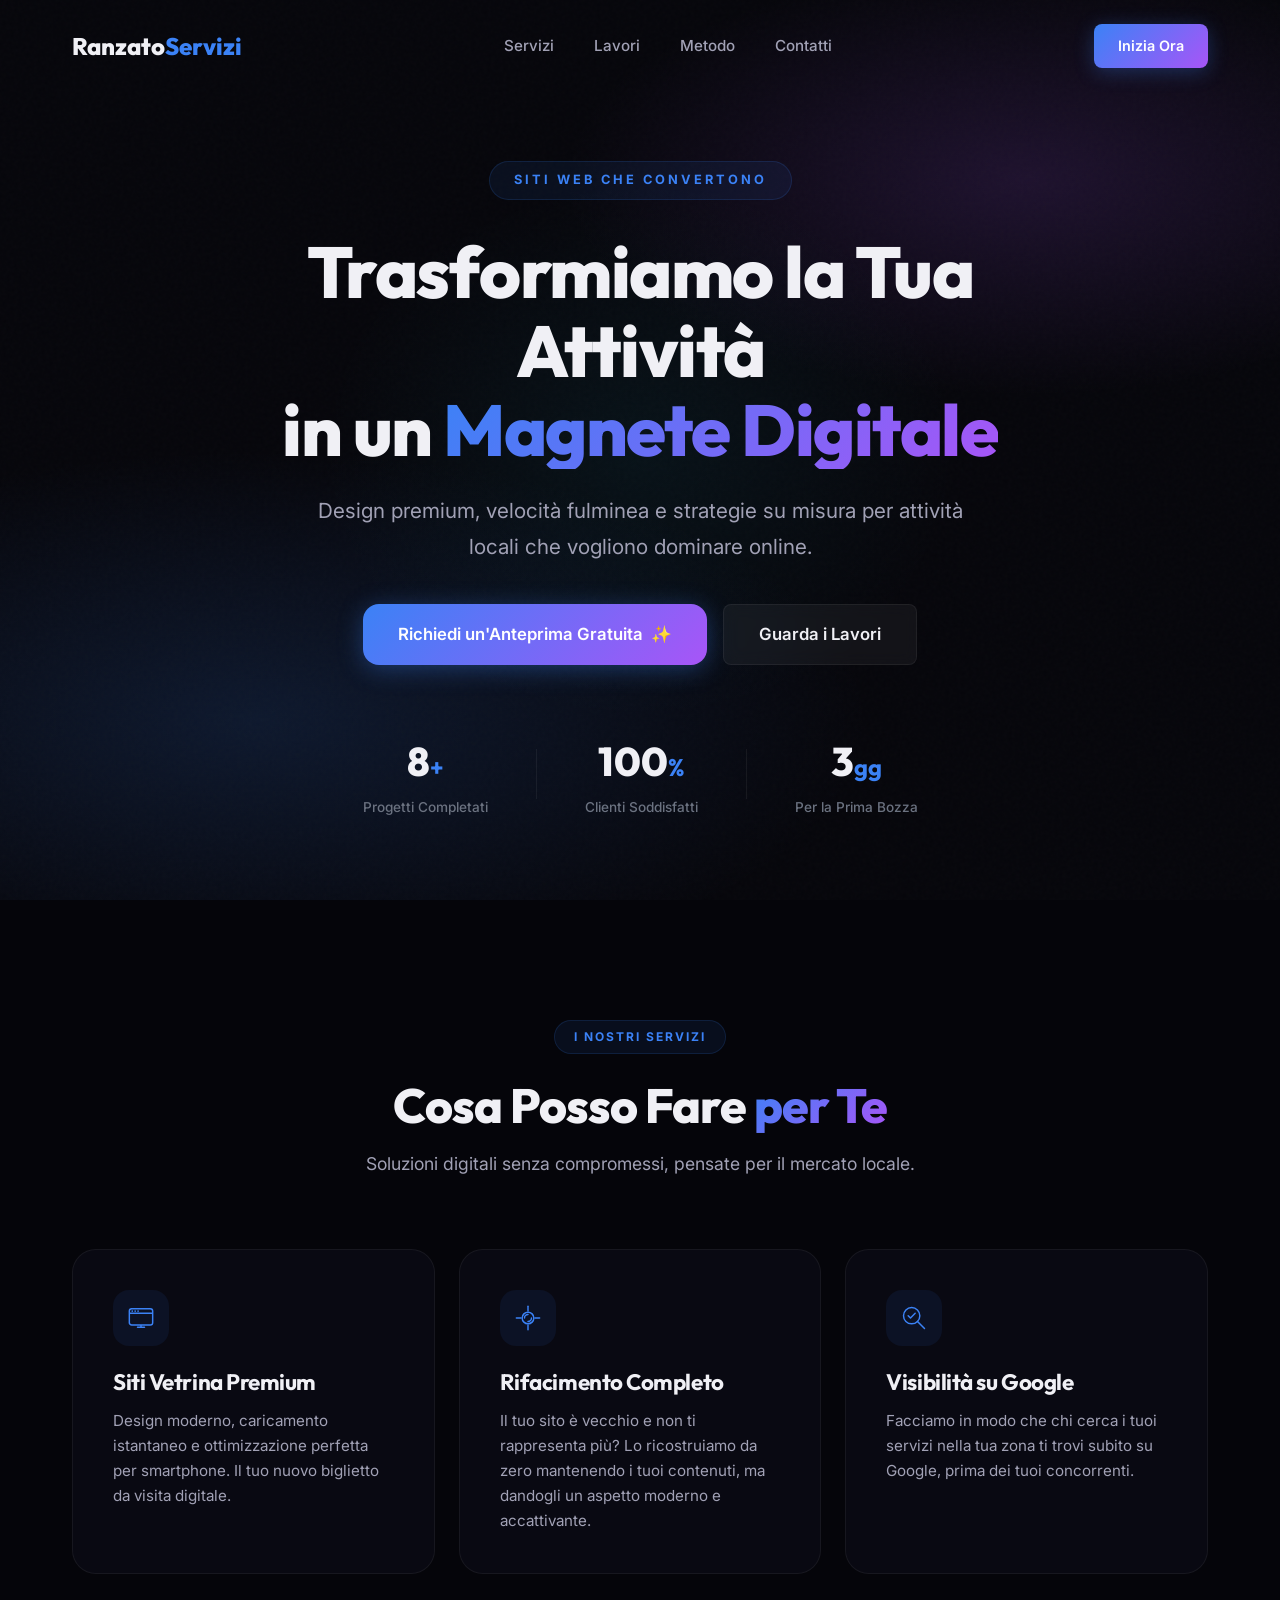
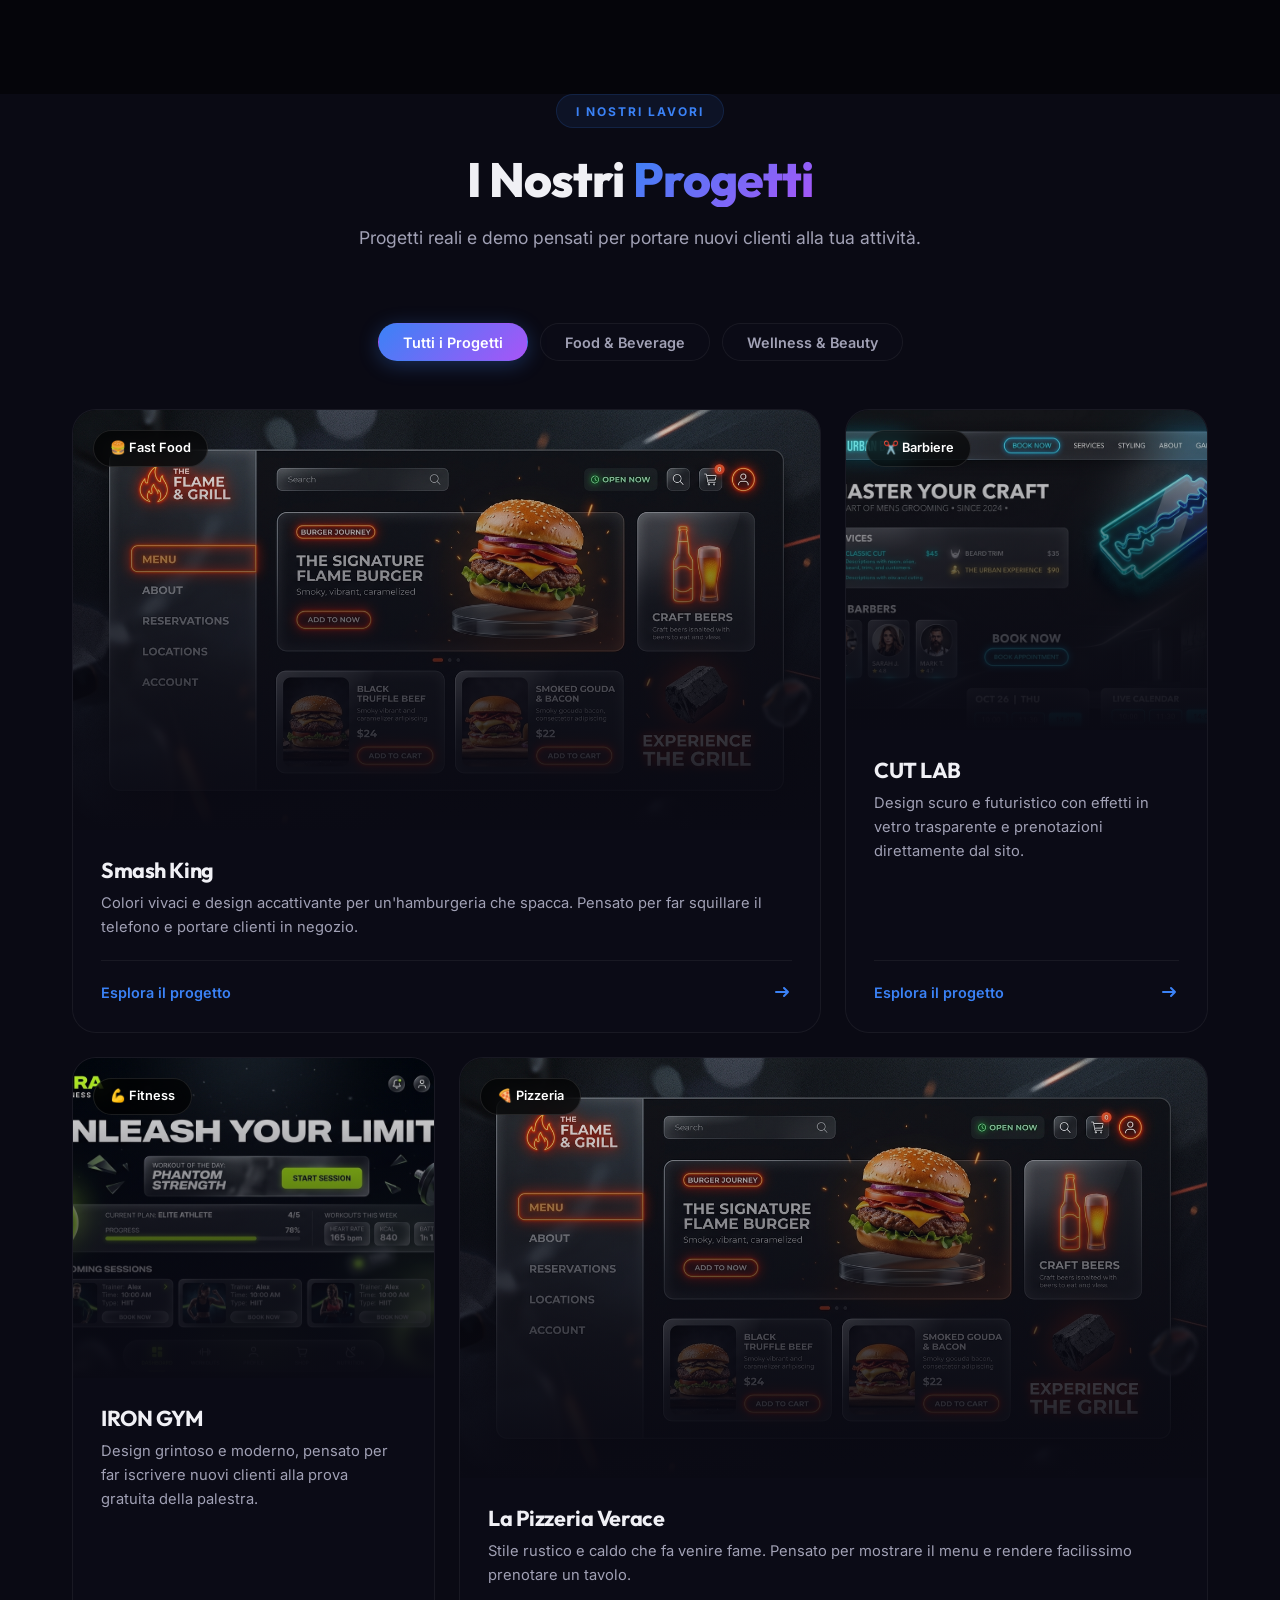
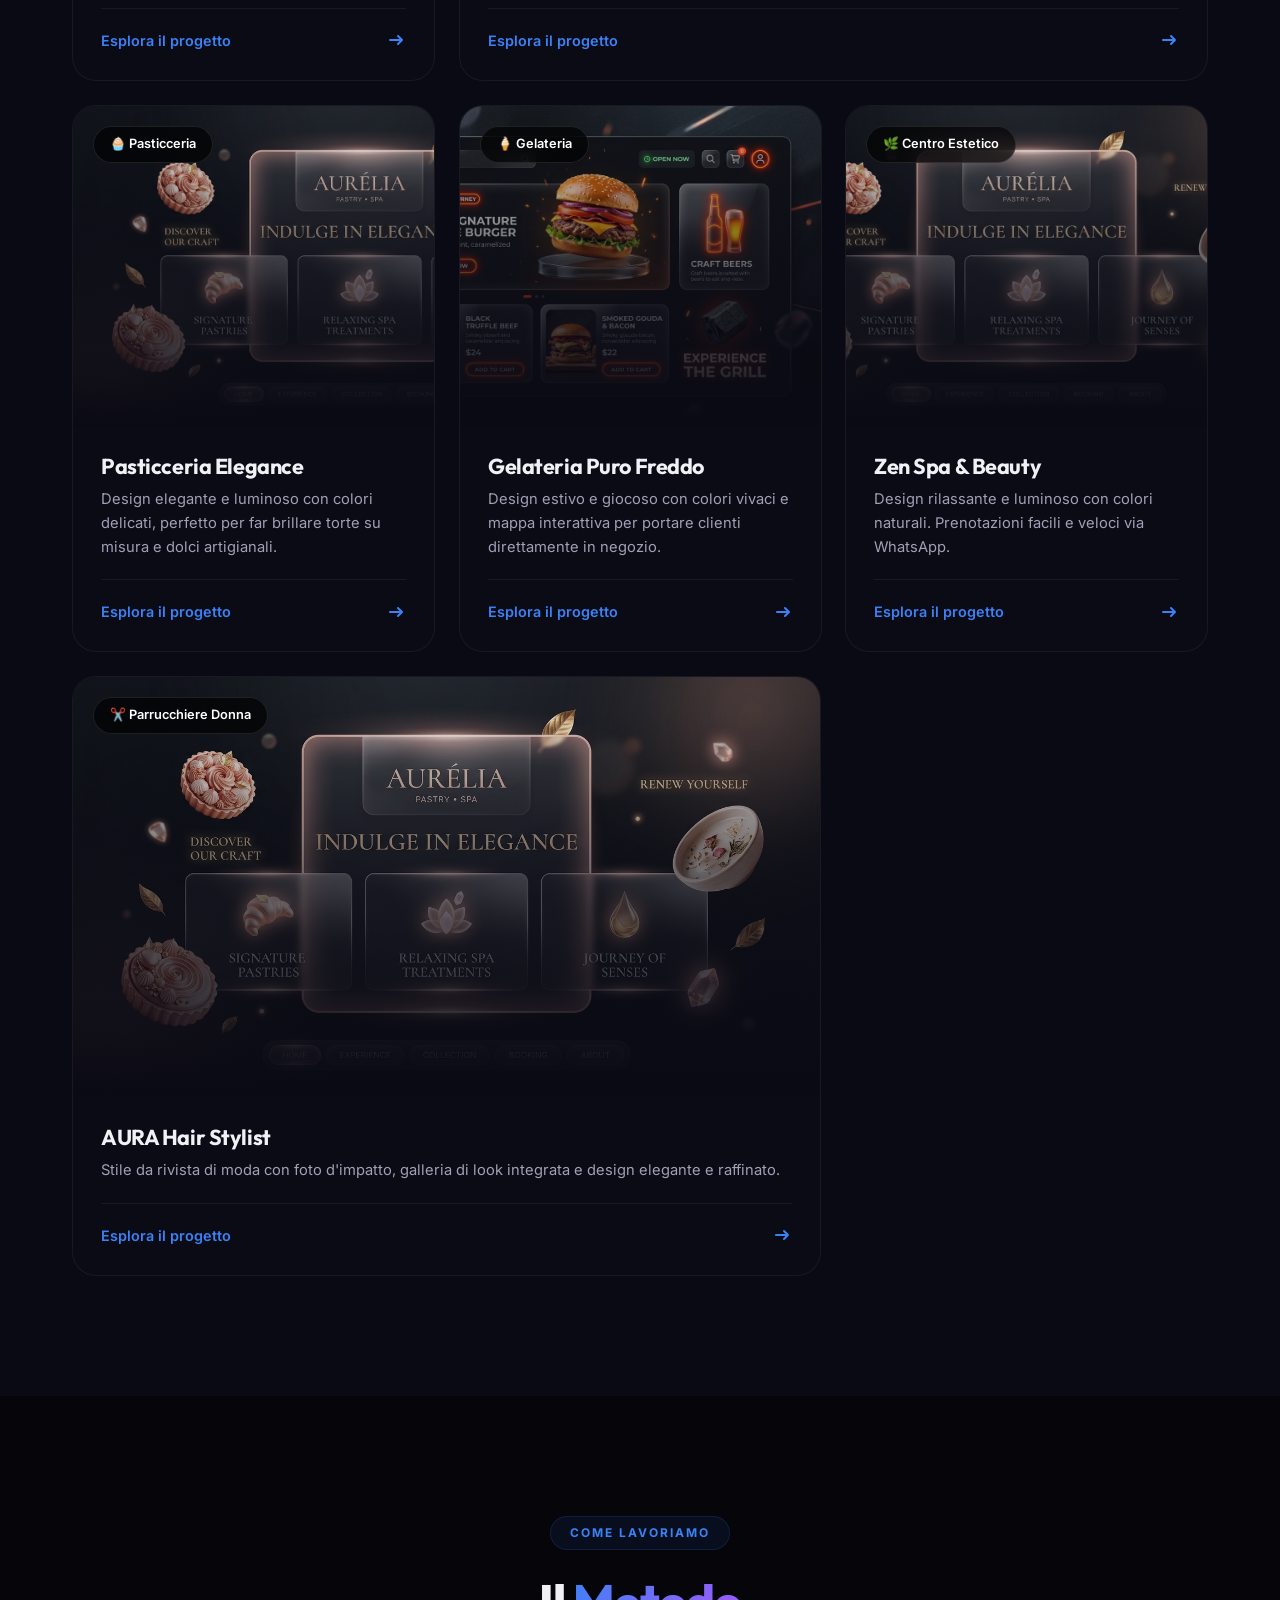
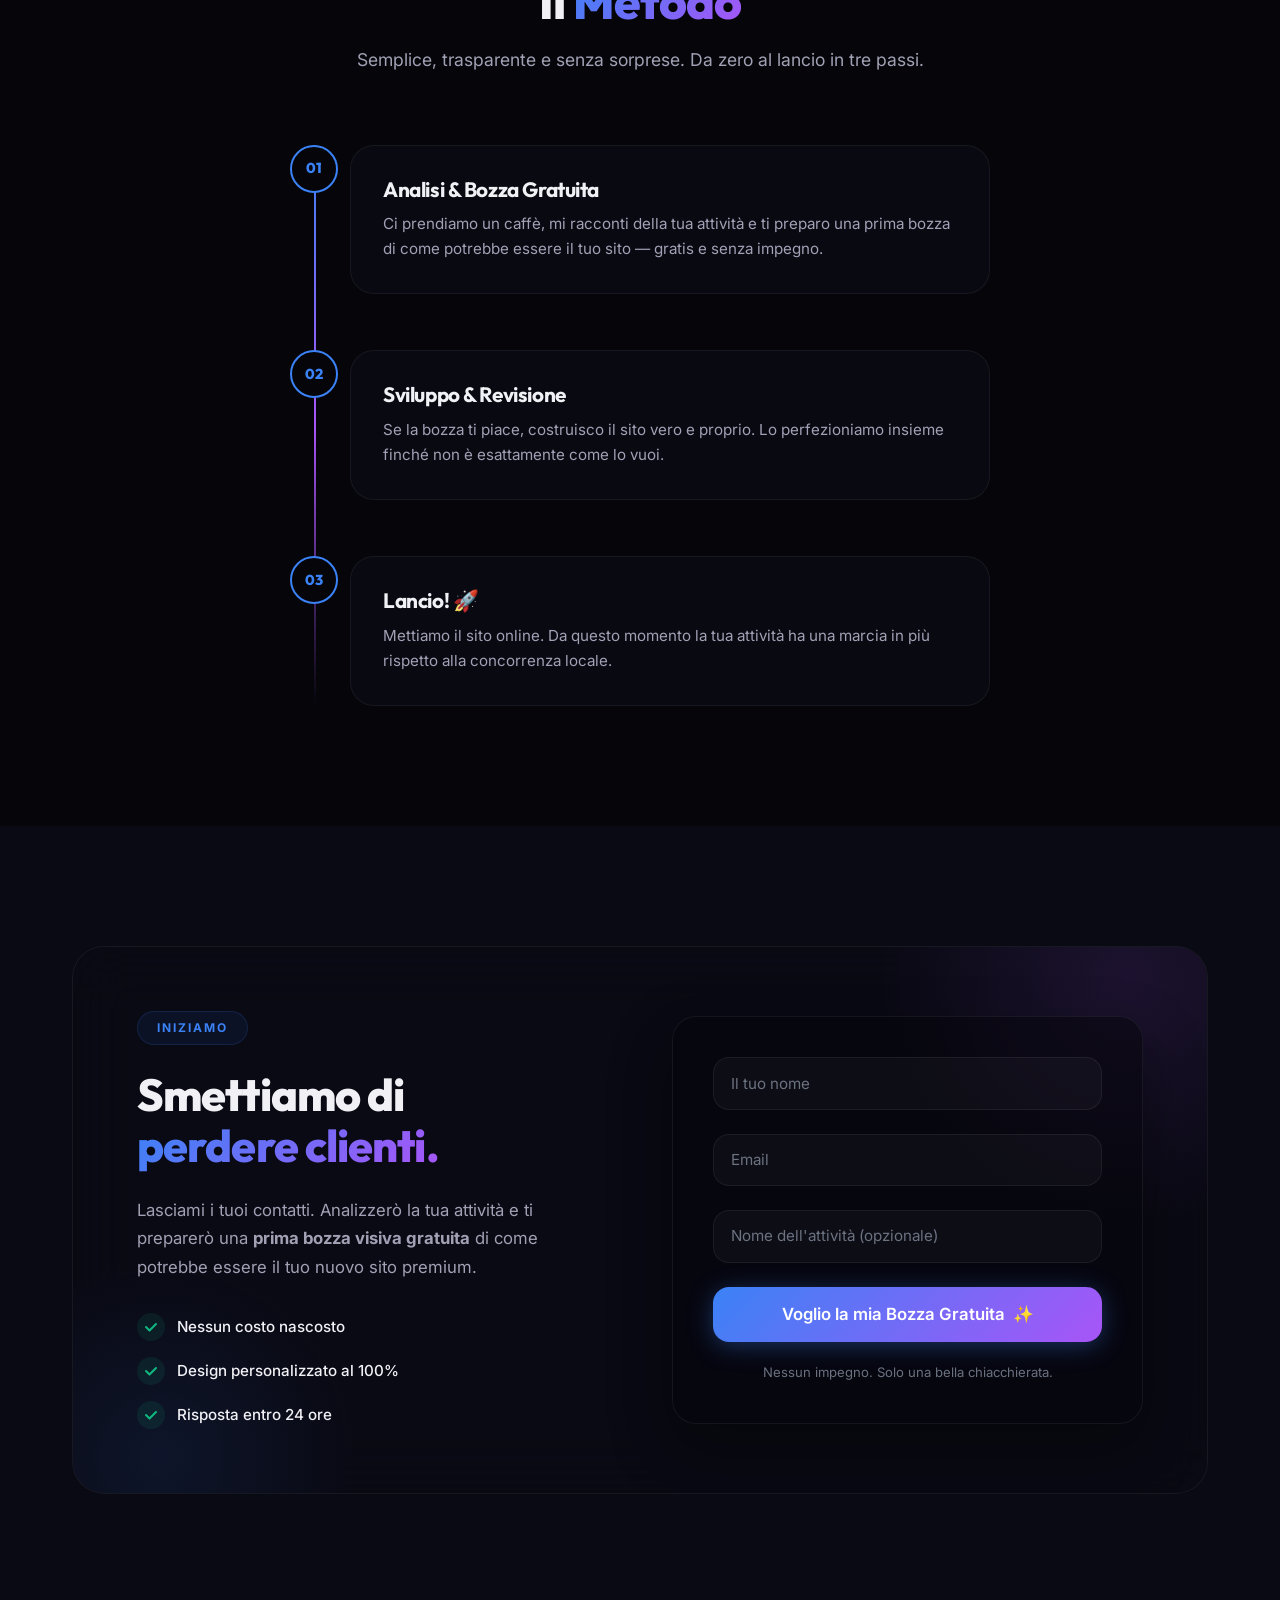
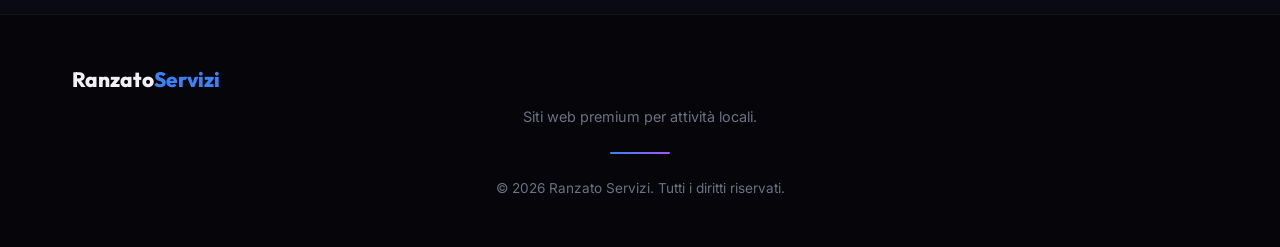
==== commit 89047e3c: "v1.6" ====
--- a/index.html
+++ b/index.html
@@ -355,7 +355,7 @@
                     </div>
                     <div class="contact-form-side">
                         <!-- IL FORM È ORA COLLEGATO A FORMSPREE -->
-                        <form class="contact-form" id="contactForm" action="https://formspree.io/f/INSERISCI_QUI_IL_TUO_CODICE" method="POST">
+                        <form class="contact-form" id="contactForm" action="https://formspree.io/f/mlgypgag" method="POST">
                             <div class="form-group">
                                 <input type="text" id="form-name" name="nome" placeholder=" " required>
                                 <label for="form-name">Il tuo nome</label>
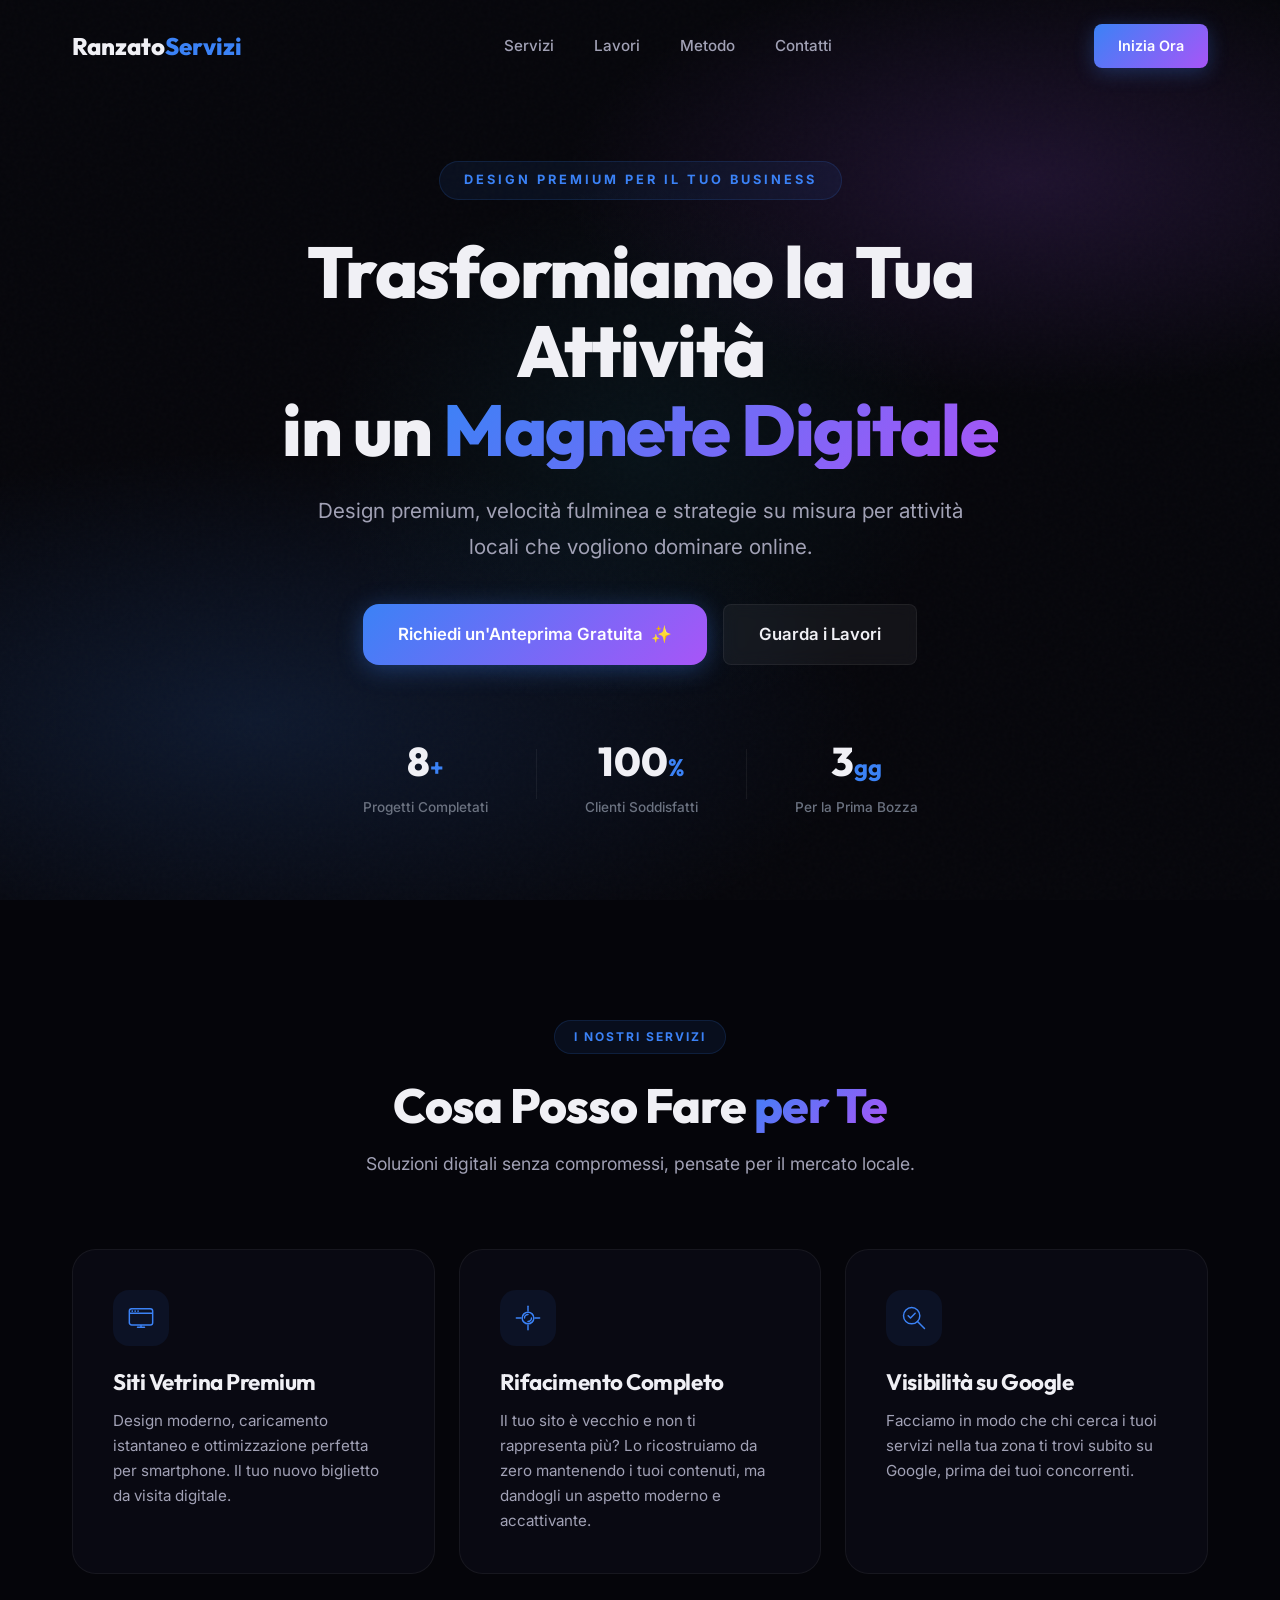
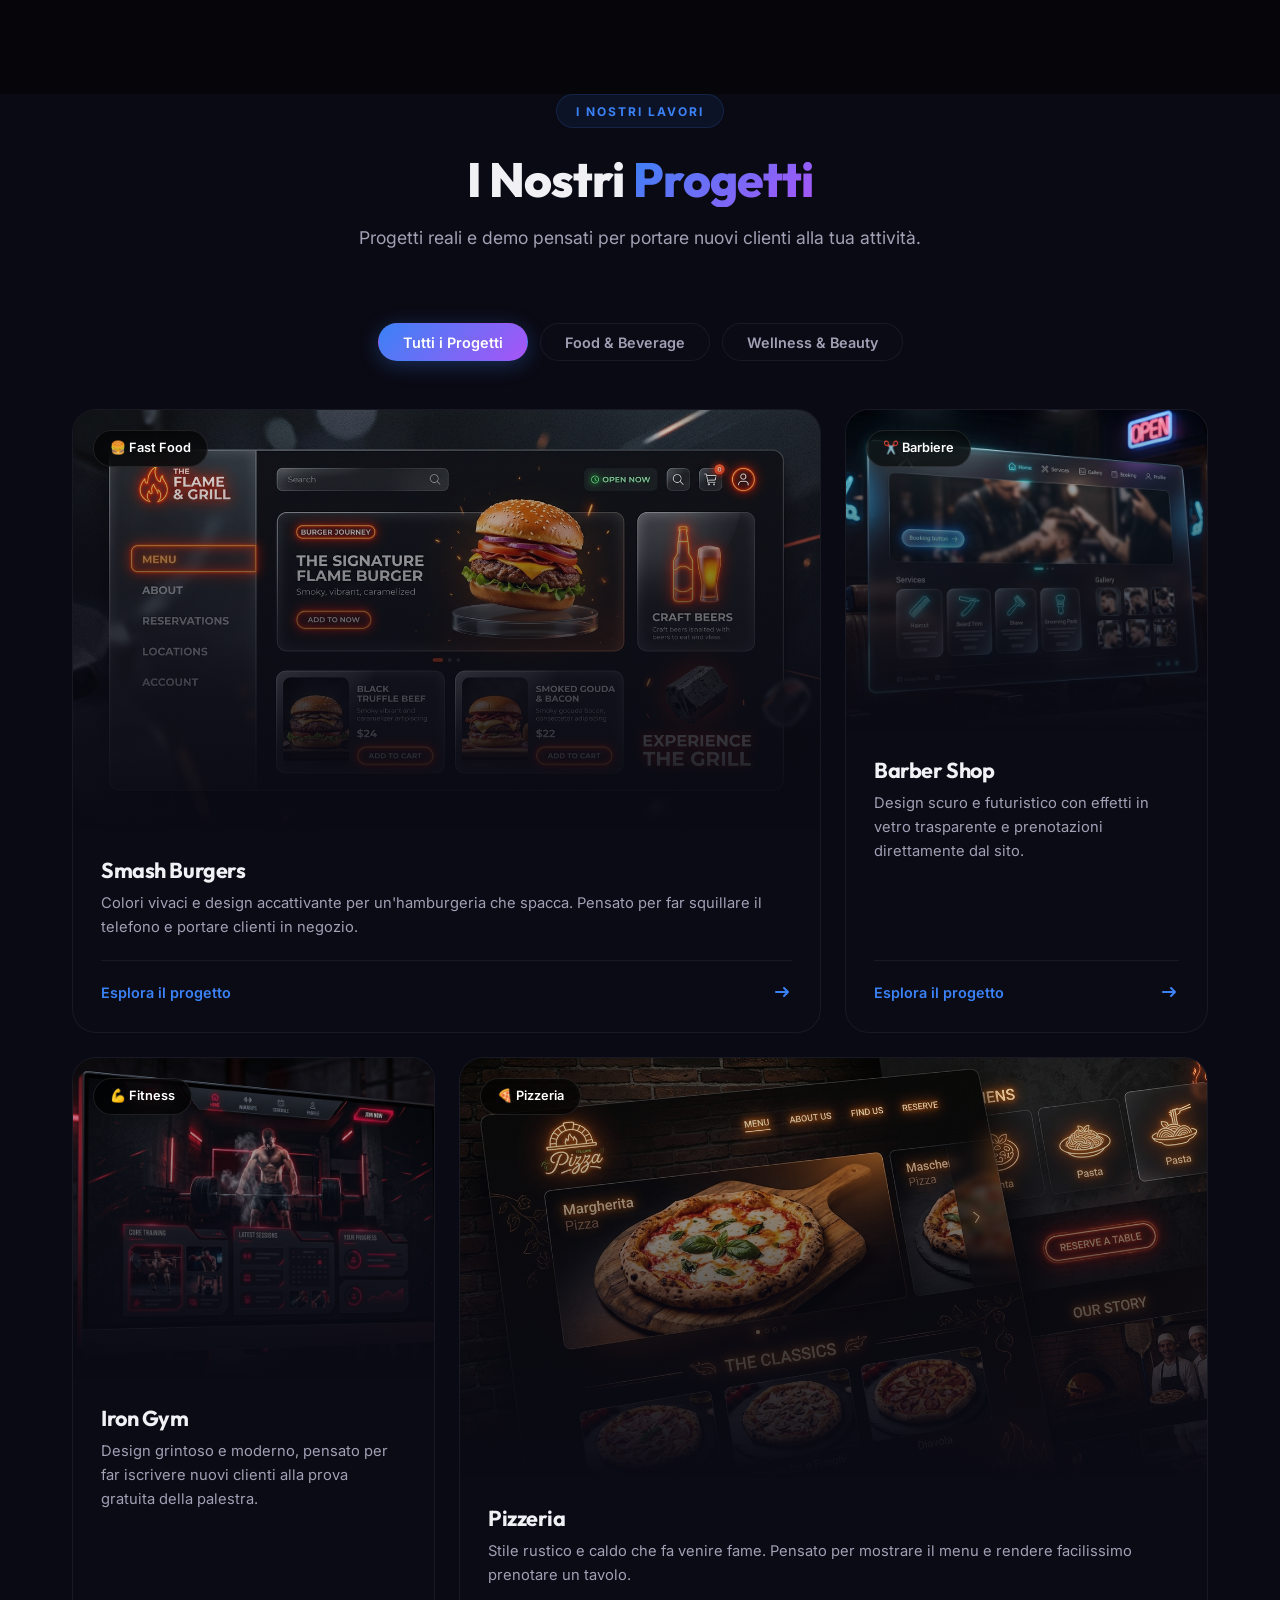
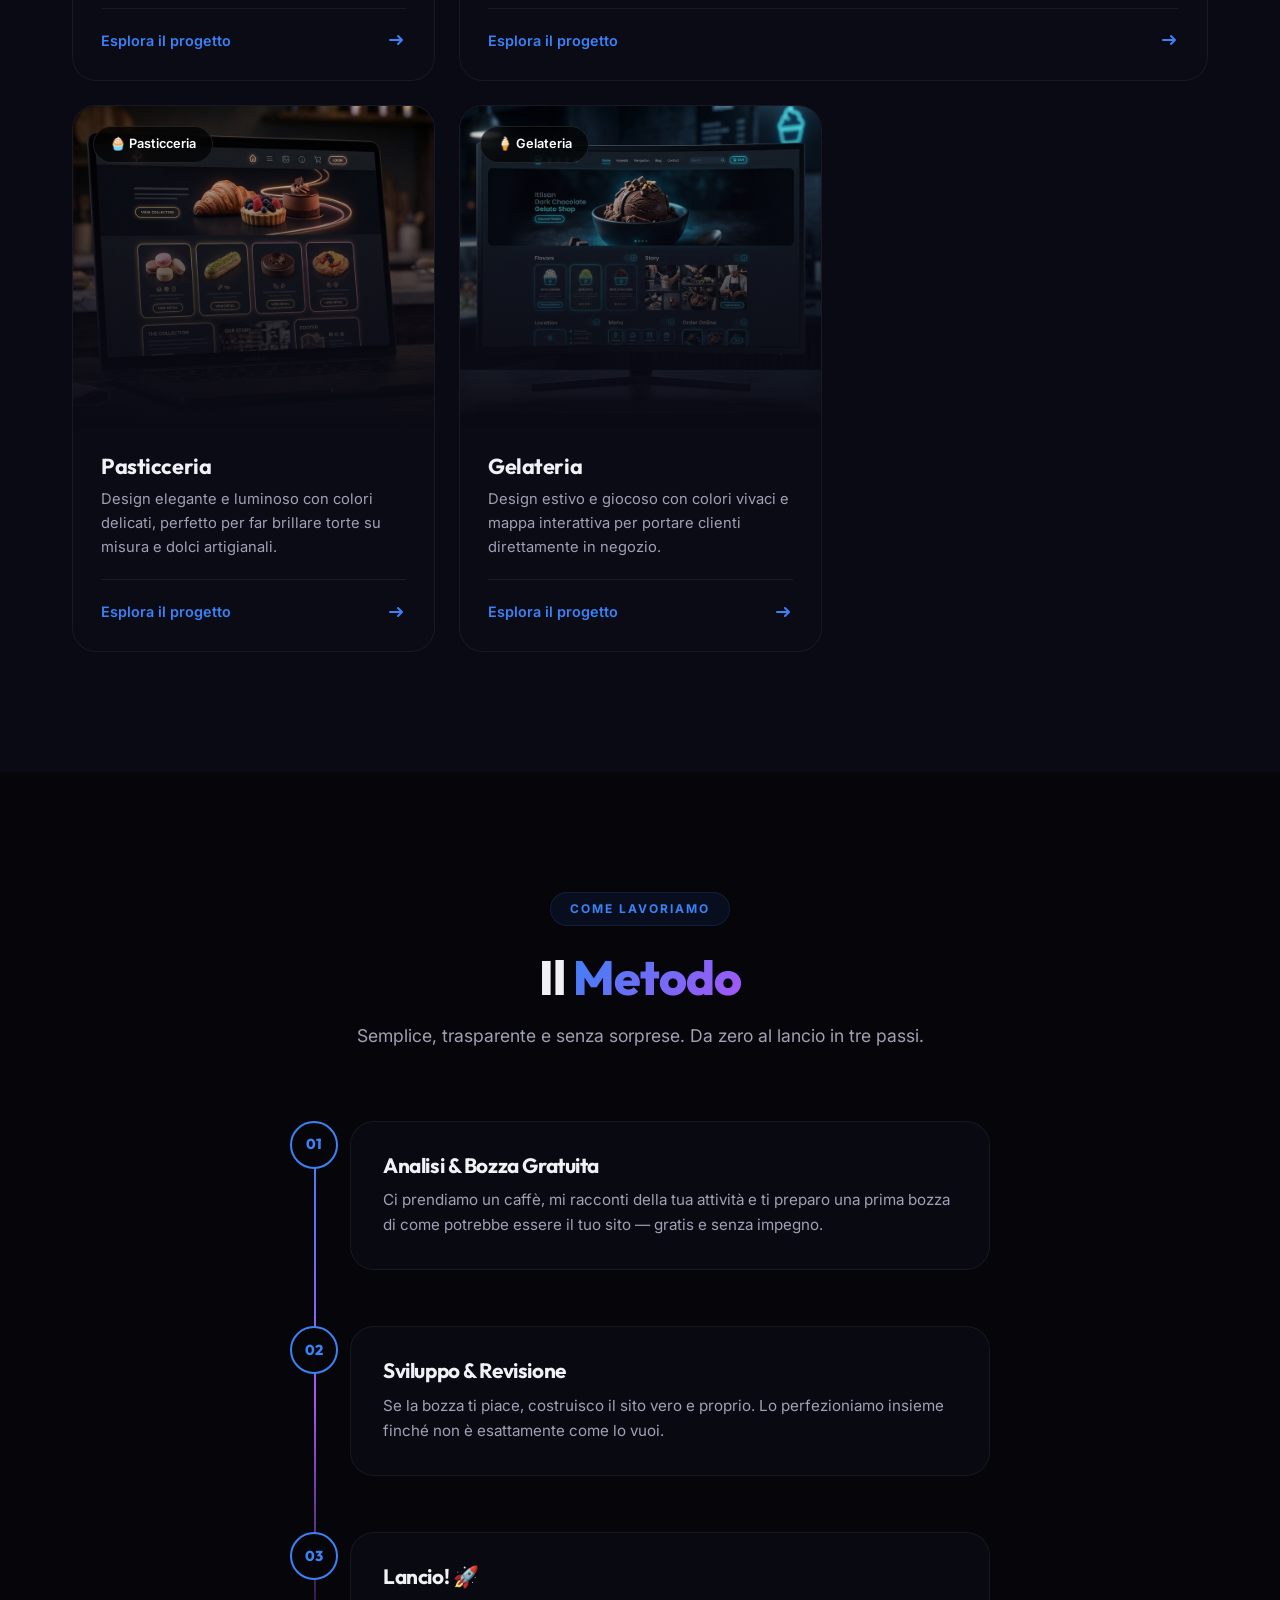
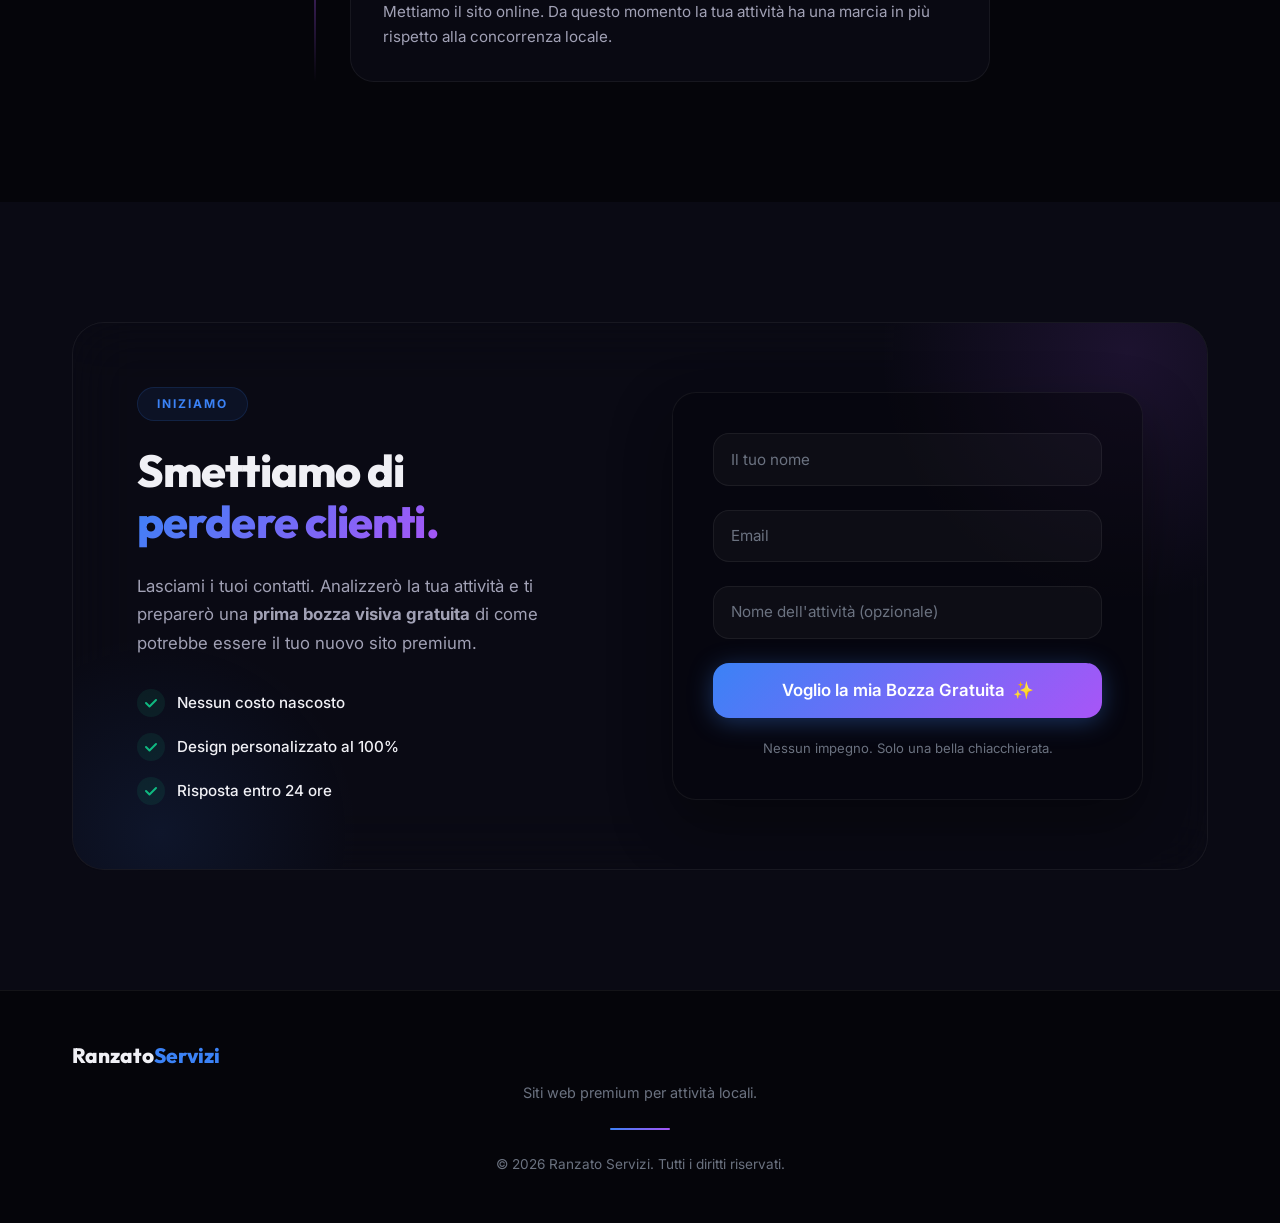
==== commit b03caf3e: "v1.7" ====
--- a/index.html
+++ b/index.html
@@ -58,7 +58,7 @@
         <div class="hero-mesh"></div>
         <div class="hero-noise"></div>
         <div class="container hero-container">
-            <span class="hero-eyebrow reveal">SITI WEB CHE CONVERTONO</span>
+            <span class="hero-eyebrow reveal">DESIGN PREMIUM PER IL TUO BUSINESS</span>
             <h1 class="reveal delay-1">
                 Trasformiamo la Tua Attività<br>
                 in un <span class="text-gradient">Magnete Digitale</span>
@@ -173,21 +173,21 @@
                         <span class="category-badge">🍔 Fast Food</span>
                     </div>
                     <div class="card-info">
-                        <h3>Smash King</h3>
+                        <h3>Smash Burgers</h3>
                         <p>Colori vivaci e design accattivante per un'hamburgeria che spacca. Pensato per far squillare il telefono e portare clienti in negozio.</p>
                         <div class="card-action"><span>Esplora il progetto</span><svg width="20" height="20" viewBox="0 0 20 20" fill="none"><path d="M4 10h12m0 0l-4-4m4 4l-4 4" stroke="currentColor" stroke-width="2" stroke-linecap="round" stroke-linejoin="round"/></svg></div>
                     </div>
                 </a>
 
-                <!-- 2. Cut Lab (Barber) -->
+                <!-- 2. Barber Shop -->
                 <a href="./barber-shop/index.html" target="_blank" class="portfolio-card item reveal delay-1" data-category="wellness" id="project-barber">
                     <div class="card-preview">
-                        <img src="./assets/images/barber.jpg" alt="Barber Shop Concept" class="card-image" style="object-position: center center;">
+                        <img src="./assets/images/barber_new.jpg" alt="Barber Shop Concept" class="card-image" style="object-position: center center;">
                         <div class="card-overlay"></div>
                         <span class="category-badge">✂️ Barbiere</span>
                     </div>
                     <div class="card-info">
-                        <h3>CUT LAB</h3>
+                        <h3>Barber Shop</h3>
                         <p>Design scuro e futuristico con effetti in vetro trasparente e prenotazioni direttamente dal sito.</p>
                         <div class="card-action"><span>Esplora il progetto</span><svg width="20" height="20" viewBox="0 0 20 20" fill="none"><path d="M4 10h12m0 0l-4-4m4 4l-4 4" stroke="currentColor" stroke-width="2" stroke-linecap="round" stroke-linejoin="round"/></svg></div>
                     </div>
@@ -196,83 +196,55 @@
                 <!-- 3. Iron Gym -->
                 <a href="./iron-gym/index.html" target="_blank" class="portfolio-card item reveal" data-category="wellness" id="project-gym">
                     <div class="card-preview">
-                        <img src="./assets/images/fitness.jpg" alt="Gym Concept" class="card-image" style="object-position: center bottom;">
+                        <img src="./assets/images/gym_new.jpg" alt="Gym Concept" class="card-image" style="object-position: center center;">
                         <div class="card-overlay"></div>
                         <span class="category-badge">💪 Fitness</span>
                     </div>
                     <div class="card-info">
-                        <h3>IRON GYM</h3>
+                        <h3>Iron Gym</h3>
                         <p>Design grintoso e moderno, pensato per far iscrivere nuovi clienti alla prova gratuita della palestra.</p>
                         <div class="card-action"><span>Esplora il progetto</span><svg width="20" height="20" viewBox="0 0 20 20" fill="none"><path d="M4 10h12m0 0l-4-4m4 4l-4 4" stroke="currentColor" stroke-width="2" stroke-linecap="round" stroke-linejoin="round"/></svg></div>
                     </div>
                 </a>
 
-                <!-- 4. Pizzeria Verace — FEATURED -->
+                <!-- 4. Pizzeria — FEATURED -->
                 <a href="./pizzeria/index.html" target="_blank" class="portfolio-card featured item reveal delay-1" data-category="food" id="project-pizza">
                     <div class="card-preview">
-                        <img src="./assets/images/fastfood.jpg" alt="Pizzeria Concept" class="card-image" style="object-position: center top;">
+                        <img src="./assets/images/pizzeria_new.jpg" alt="Pizzeria Concept" class="card-image" style="object-position: center center;">
                         <div class="card-overlay"></div>
                         <span class="category-badge">🍕 Pizzeria</span>
                     </div>
                     <div class="card-info">
-                        <h3>La Pizzeria Verace</h3>
+                        <h3>Pizzeria</h3>
                         <p>Stile rustico e caldo che fa venire fame. Pensato per mostrare il menu e rendere facilissimo prenotare un tavolo.</p>
                         <div class="card-action"><span>Esplora il progetto</span><svg width="20" height="20" viewBox="0 0 20 20" fill="none"><path d="M4 10h12m0 0l-4-4m4 4l-4 4" stroke="currentColor" stroke-width="2" stroke-linecap="round" stroke-linejoin="round"/></svg></div>
                     </div>
                 </a>
 
-                <!-- 5. Pasticceria Elegance -->
+                <!-- 5. Pasticceria -->
                 <a href="./pasticceria/index.html" target="_blank" class="portfolio-card item reveal" data-category="food" id="project-pasticceria">
                     <div class="card-preview">
-                        <img src="./assets/images/elegant.jpg" alt="Pasticceria Concept" class="card-image" style="object-position: left center;">
+                        <img src="./assets/images/pasticceria_new.jpg" alt="Pasticceria Concept" class="card-image" style="object-position: center center;">
                         <div class="card-overlay"></div>
                         <span class="category-badge">🧁 Pasticceria</span>
                     </div>
                     <div class="card-info">
-                        <h3>Pasticceria Elegance</h3>
+                        <h3>Pasticceria</h3>
                         <p>Design elegante e luminoso con colori delicati, perfetto per far brillare torte su misura e dolci artigianali.</p>
                         <div class="card-action"><span>Esplora il progetto</span><svg width="20" height="20" viewBox="0 0 20 20" fill="none"><path d="M4 10h12m0 0l-4-4m4 4l-4 4" stroke="currentColor" stroke-width="2" stroke-linecap="round" stroke-linejoin="round"/></svg></div>
                     </div>
                 </a>
 
-                <!-- 6. Gelateria Puro Freddo -->
+                <!-- 6. Gelateria -->
                 <a href="./gelateria/index.html" target="_blank" class="portfolio-card item reveal delay-1" data-category="food" id="project-gelateria">
                     <div class="card-preview">
-                        <img src="./assets/images/fastfood.jpg" alt="Gelateria Concept" class="card-image" style="object-position: right center;">
+                        <img src="./assets/images/gelateria_new.jpg" alt="Gelateria Concept" class="card-image" style="object-position: center center;">
                         <div class="card-overlay"></div>
                         <span class="category-badge">🍦 Gelateria</span>
                     </div>
                     <div class="card-info">
-                        <h3>Gelateria Puro Freddo</h3>
+                        <h3>Gelateria</h3>
                         <p>Design estivo e giocoso con colori vivaci e mappa interattiva per portare clienti direttamente in negozio.</p>
-                        <div class="card-action"><span>Esplora il progetto</span><svg width="20" height="20" viewBox="0 0 20 20" fill="none"><path d="M4 10h12m0 0l-4-4m4 4l-4 4" stroke="currentColor" stroke-width="2" stroke-linecap="round" stroke-linejoin="round"/></svg></div>
-                    </div>
-                </a>
-
-                <!-- 7. Zen Spa & Beauty -->
-                <a href="./spa-beauty/index.html" target="_blank" class="portfolio-card item reveal" data-category="wellness" id="project-spa">
-                    <div class="card-preview">
-                        <img src="./assets/images/elegant.jpg" alt="Spa Concept" class="card-image" style="object-position: center bottom;">
-                        <div class="card-overlay"></div>
-                        <span class="category-badge">🌿 Centro Estetico</span>
-                    </div>
-                    <div class="card-info">
-                        <h3>Zen Spa & Beauty</h3>
-                        <p>Design rilassante e luminoso con colori naturali. Prenotazioni facili e veloci via WhatsApp.</p>
-                        <div class="card-action"><span>Esplora il progetto</span><svg width="20" height="20" viewBox="0 0 20 20" fill="none"><path d="M4 10h12m0 0l-4-4m4 4l-4 4" stroke="currentColor" stroke-width="2" stroke-linecap="round" stroke-linejoin="round"/></svg></div>
-                    </div>
-                </a>
-
-                <!-- 8. Aura Hair Stylist — FEATURED -->
-                <a href="./hair-salon/index.html" target="_blank" class="portfolio-card featured item reveal delay-1" data-category="wellness" id="project-hair">
-                    <div class="card-preview">
-                        <img src="./assets/images/elegant.jpg" alt="Hair Salon Concept" class="card-image" style="object-position: center top;">
-                        <div class="card-overlay"></div>
-                        <span class="category-badge">✂️ Parrucchiere Donna</span>
-                    </div>
-                    <div class="card-info">
-                        <h3>AURA Hair Stylist</h3>
-                        <p>Stile da rivista di moda con foto d'impatto, galleria di look integrata e design elegante e raffinato.</p>
                         <div class="card-action"><span>Esplora il progetto</span><svg width="20" height="20" viewBox="0 0 20 20" fill="none"><path d="M4 10h12m0 0l-4-4m4 4l-4 4" stroke="currentColor" stroke-width="2" stroke-linecap="round" stroke-linejoin="round"/></svg></div>
                     </div>
                 </a>
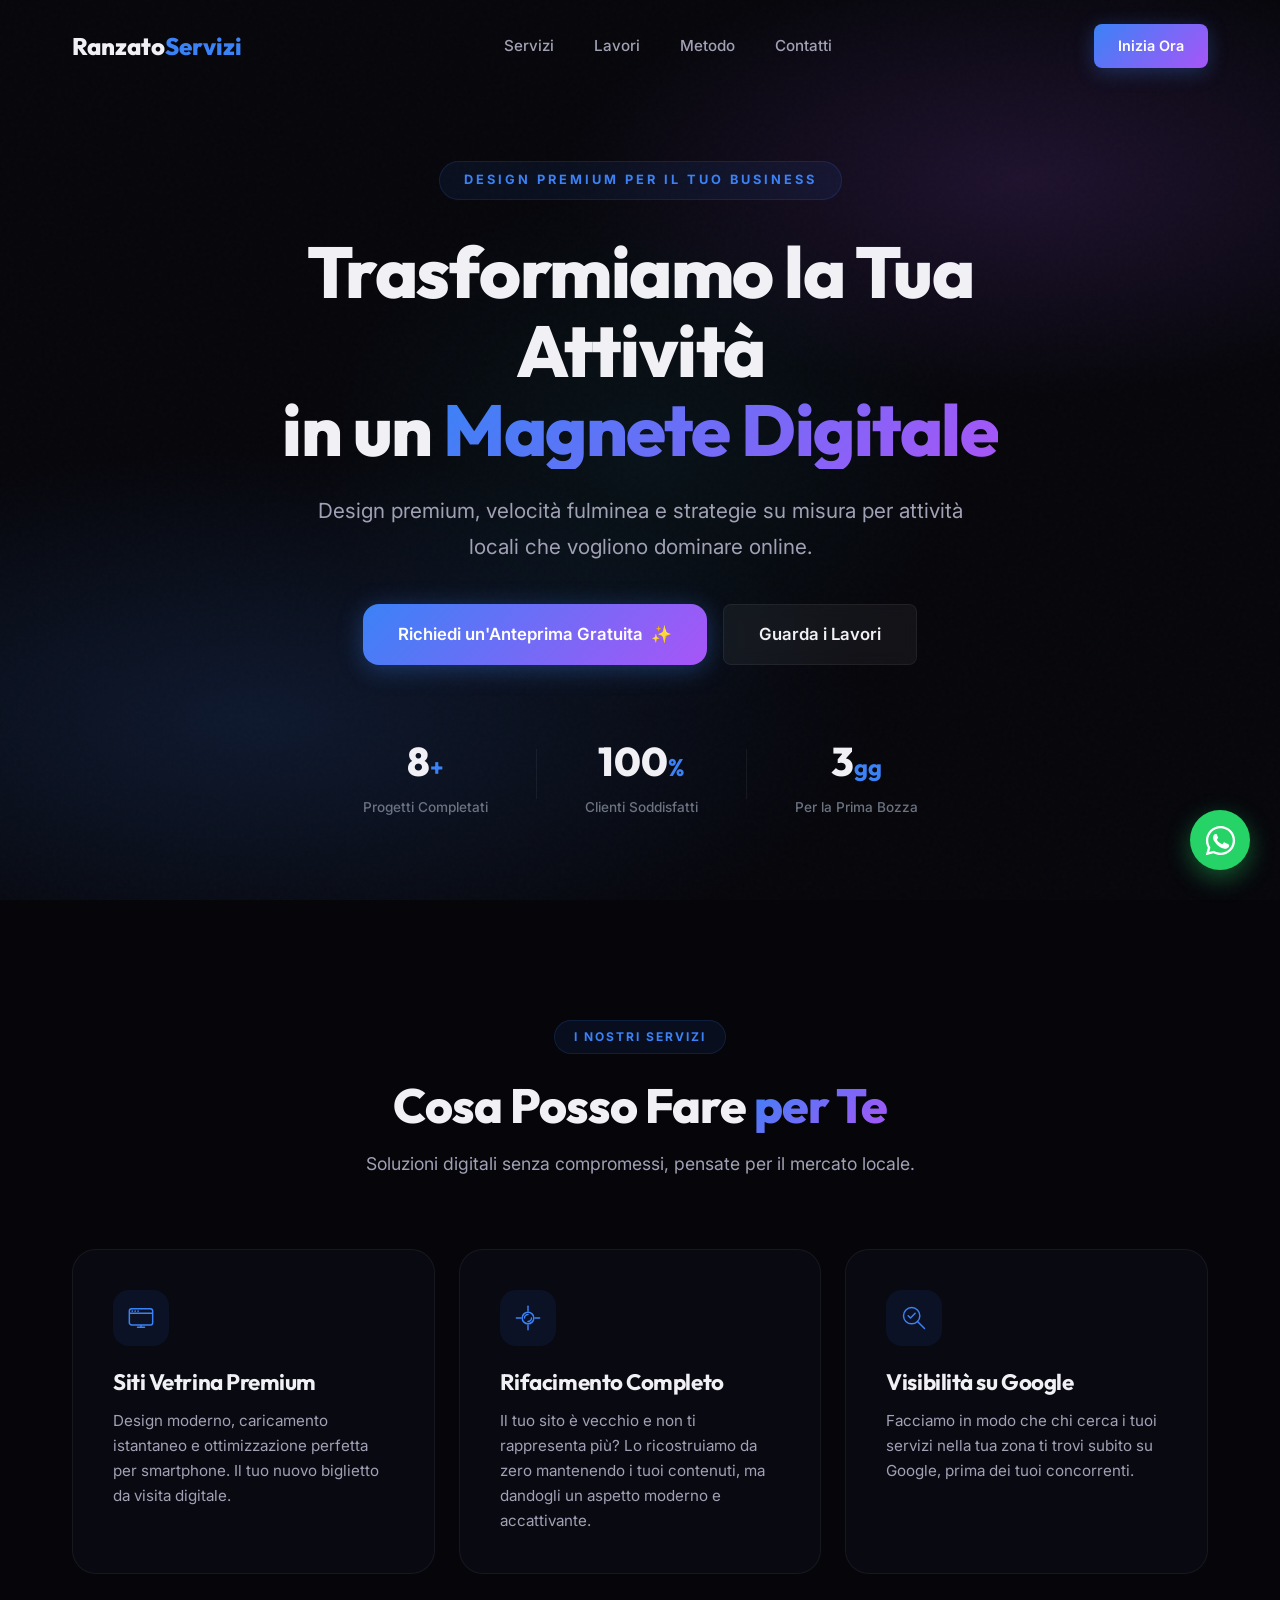
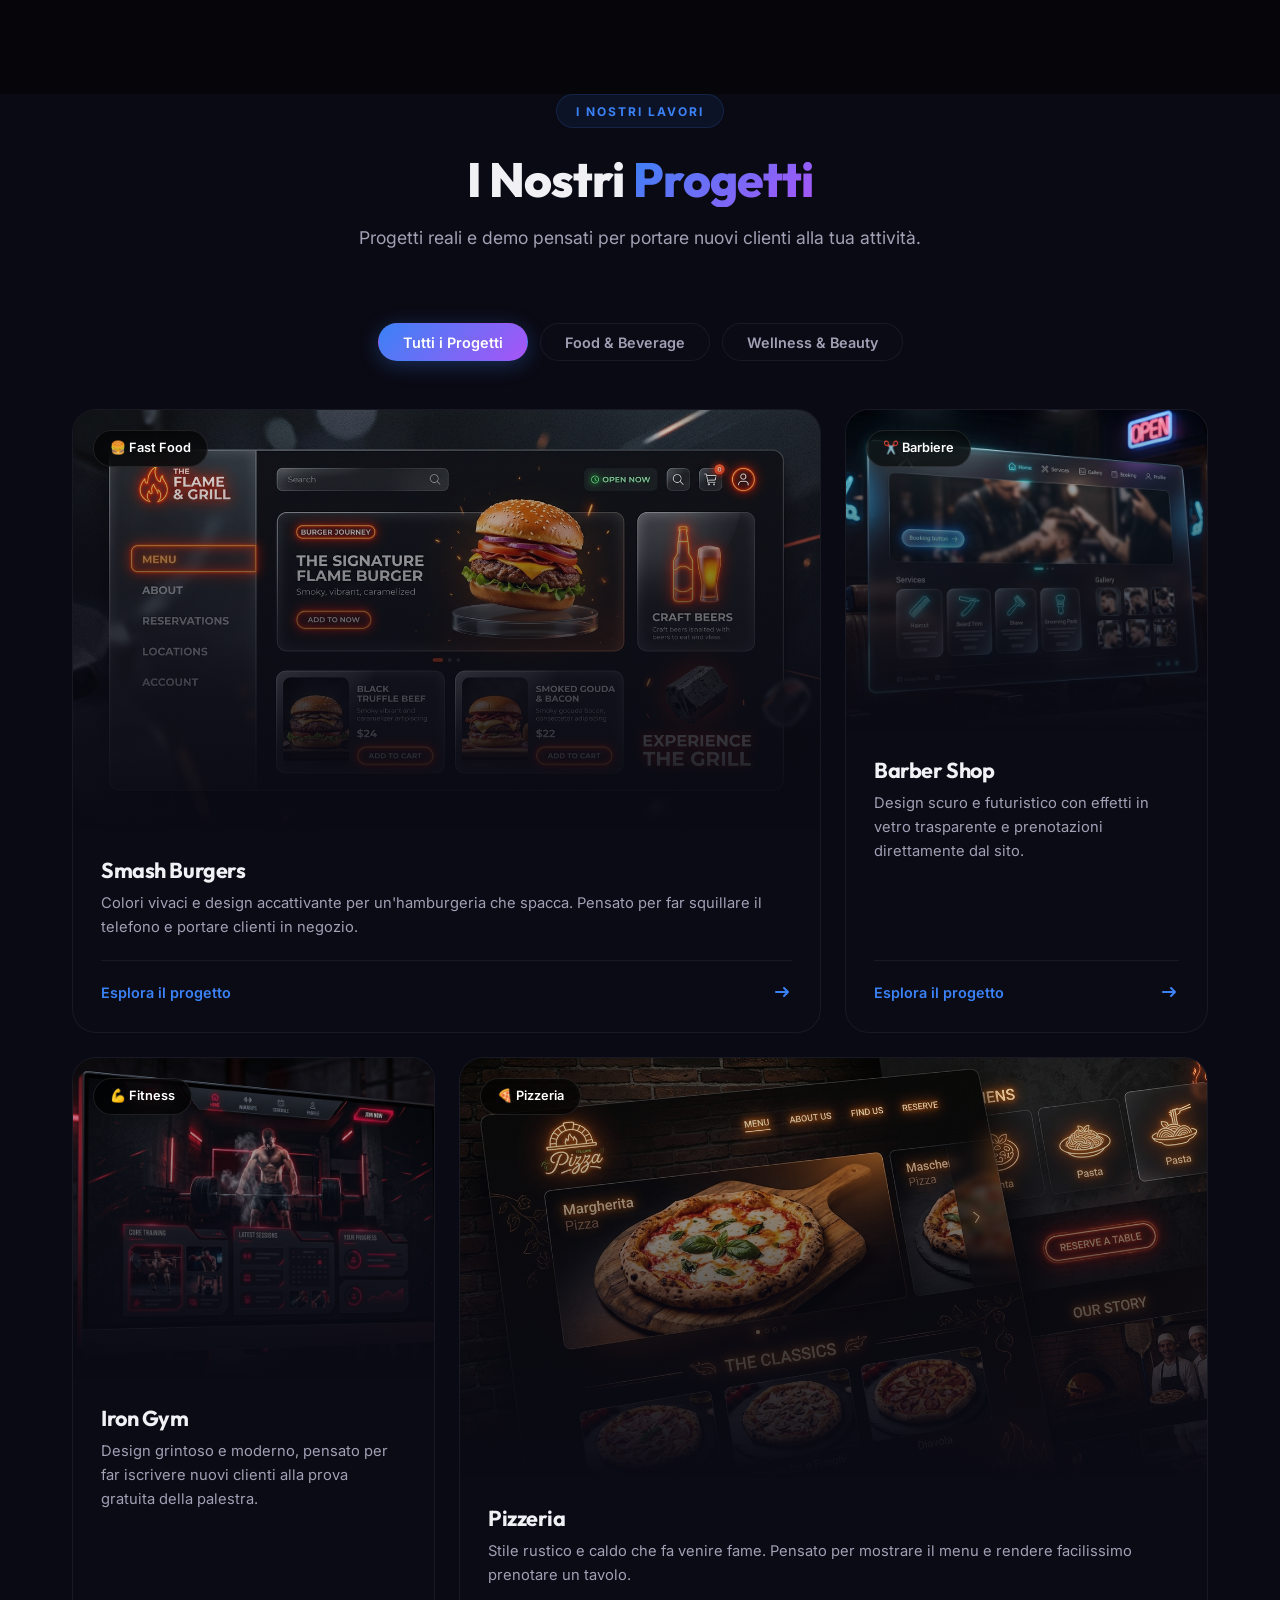
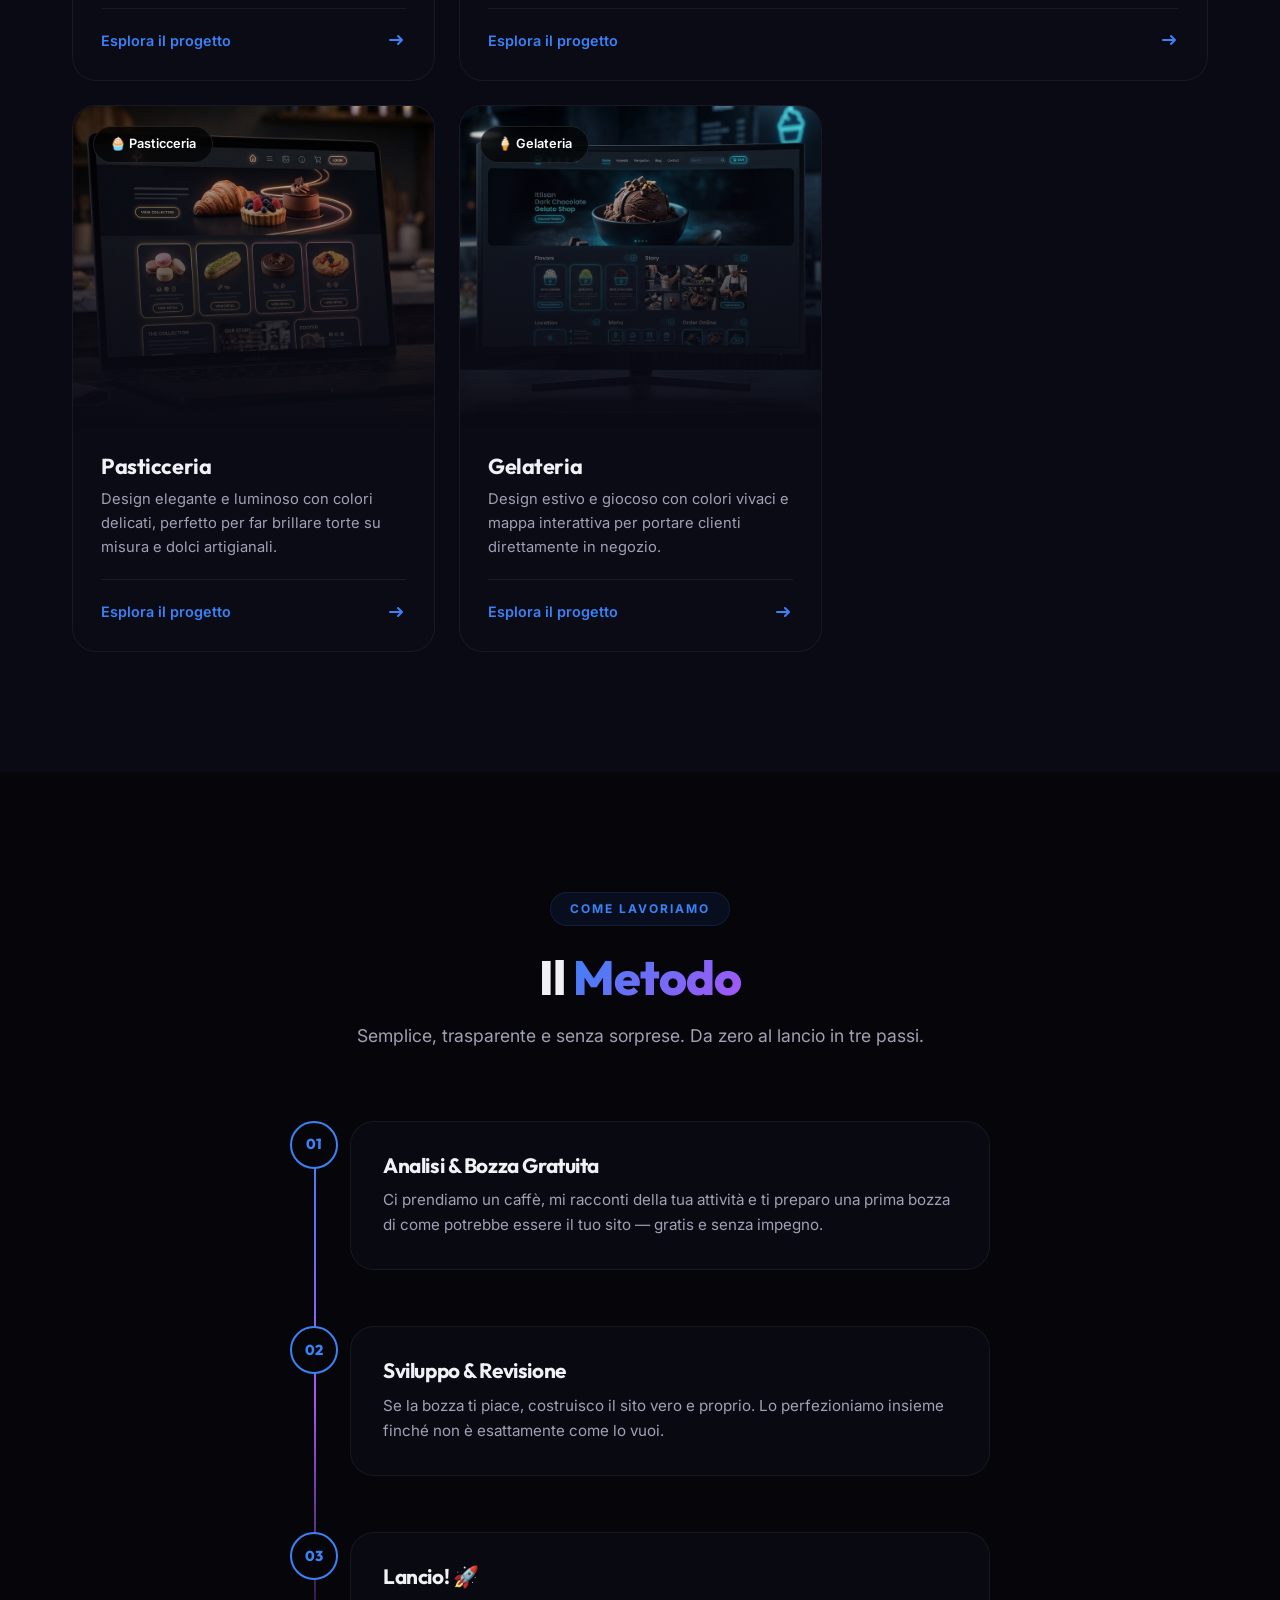
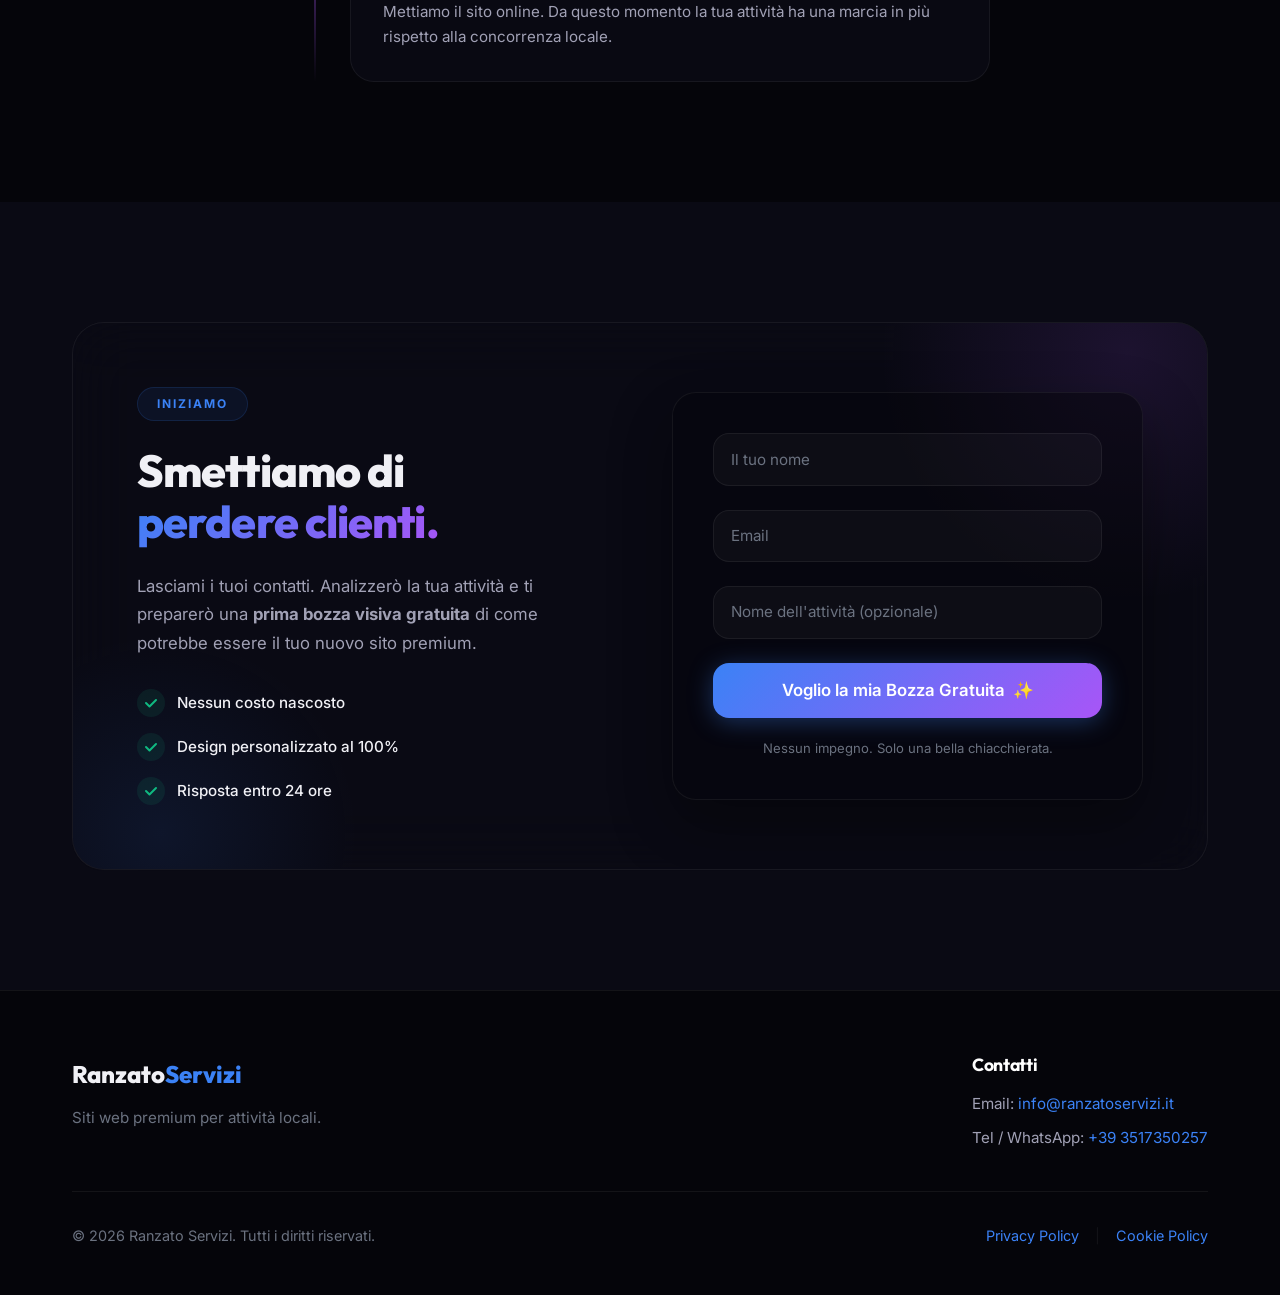
==== commit 114b81b5: "v2" ====
--- a/index.html
+++ b/index.html
@@ -12,6 +12,9 @@
     <meta property="og:title" content="Ranzato Servizi | Siti Web Premium per Attività Locali">
     <meta property="og:description" content="Design premium e strategie digitali su misura per attività locali che vogliono dominare online.">
     <meta property="og:type" content="website">
+
+    <!-- Favicon -->
+    <link rel="icon" href="./assets/images/favicon.jpg" type="image/jpeg">
 
     <!-- Fonts -->
     <link rel="preconnect" href="https://fonts.googleapis.com">
@@ -359,17 +362,36 @@
     <footer class="footer">
         <div class="container footer-container">
             <div class="footer-top">
-                <a href="#" class="logo footer-logo">
-                    <span class="logo-text">Ranzato</span><span class="logo-accent">Servizi</span>
-                </a>
-                <p class="footer-tagline">Siti web premium per attività locali.</p>
+                <div class="footer-brand">
+                    <a href="#" class="logo footer-logo">
+                        <span class="logo-text">Ranzato</span><span class="logo-accent">Servizi</span>
+                    </a>
+                    <p class="footer-tagline">Siti web premium per attività locali.</p>
+                </div>
+                <div class="footer-contact">
+                    <h4>Contatti</h4>
+                    <p>Email: <a href="mailto:info@ranzatoservizi.it" class="footer-link">info@ranzatoservizi.it</a></p>
+                    <p>Tel / WhatsApp: <a href="tel:+393517350257" class="footer-link">+39 3517350257</a></p>
+                </div>
             </div>
             <div class="footer-divider"></div>
             <div class="footer-bottom">
                 <p>&copy; <span id="current-year"></span> Ranzato Servizi. Tutti i diritti riservati.</p>
+                <div class="footer-legal">
+                    <a href="#" class="footer-link">Privacy Policy</a>
+                    <span class="legal-sep">|</span>
+                    <a href="#" class="footer-link">Cookie Policy</a>
+                </div>
             </div>
         </div>
     </footer>
+
+    <!-- WhatsApp Floating Button -->
+    <a href="https://wa.me/393517350257" class="whatsapp-float" target="_blank" rel="noopener noreferrer" aria-label="Contattaci su WhatsApp">
+        <svg viewBox="0 0 32 32" fill="currentColor">
+            <path d="M16 2.672c-7.36 0-13.328 5.968-13.328 13.328 0 2.336 0.608 4.608 1.76 6.624l-1.888 6.88 7.04-1.856c1.984 1.056 4.192 1.6 6.432 1.6 7.36 0 13.328-5.968 13.328-13.328S23.36 2.672 16 2.672zM16 27.2c-2.016 0-3.968-0.544-5.696-1.568l-0.416-0.256-4.224 1.12 1.12-4.128-0.256-0.416C5.472 20.256 4.8 18.176 4.8 16c0-6.176 5.024-11.2 11.2-11.2 6.176 0 11.2 5.024 11.2 11.2C27.2 22.176 22.176 27.2 16 27.2zM21.952 18.816c-0.32-0.16-1.92-0.96-2.208-1.056-0.288-0.128-0.512-0.16-0.736 0.16s-0.864 1.056-1.056 1.28c-0.192 0.224-0.384 0.256-0.704 0.128-0.32-0.16-1.376-0.512-2.624-1.632-0.96-0.864-1.6-1.92-1.792-2.24-0.192-0.32-0.032-0.48 0.128-0.64 0.16-0.16 0.32-0.384 0.48-0.576 0.16-0.192 0.224-0.32 0.32-0.544 0.128-0.224 0.064-0.448 0-0.608-0.064-0.16-0.736-1.792-1.024-2.432-0.256-0.64-0.544-0.544-0.736-0.544-0.192 0-0.416 0-0.64 0-0.224 0-0.608 0.096-0.928 0.416-0.32 0.32-1.248 1.216-1.248 2.976s1.28 3.456 1.472 3.712c0.192 0.256 2.528 3.872 6.112 5.408 0.864 0.384 1.536 0.608 2.048 0.768 0.864 0.288 1.632 0.224 2.272 0.128 0.704-0.096 2.208-0.928 2.528-1.792 0.32-0.896 0.32-1.664 0.224-1.792C22.464 19.072 22.272 18.976 21.952 18.816z"/>
+        </svg>
+    </a>
 
     <script src="script.js"></script>
 </body>
--- a/styles.css
+++ b/styles.css
@@ -1,4 +1,4 @@
-﻿/* ============================================
+/* ============================================
    RANZATO SERVIZI â€” OBSIDIAN PREMIUM DESIGN
    ============================================ */
 
@@ -1108,40 +1108,112 @@
 
 /* ===== FOOTER ===== */
 .footer {
-    padding: 3rem 0;
+    padding: 4rem 0 3rem;
     background: var(--bg-deep);
     border-top: 1px solid var(--border-subtle);
 }
 
-.footer-container {
-    text-align: center;
-}
-
 .footer-top {
-    margin-bottom: 1.5rem;
+    display: flex;
+    justify-content: space-between;
+    align-items: flex-start;
+    flex-wrap: wrap;
+    gap: 3rem;
+    margin-bottom: 2rem;
+}
+
+.footer-brand {
+    max-width: 300px;
 }
 
 .footer-logo {
-    font-size: 1.3rem;
-    margin-bottom: 0.5rem;
+    font-size: 1.5rem;
+    margin-bottom: 0.75rem;
+    display: inline-block;
 }
 
 .footer-tagline {
     color: var(--text-muted);
-    font-size: 0.9rem;
+    font-size: 0.95rem;
+    line-height: 1.6;
+}
+
+.footer-contact h4 {
+    margin-bottom: 1rem;
+    font-size: 1.1rem;
+    color: white;
+}
+
+.footer-contact p {
+    color: var(--text-secondary);
+    margin-bottom: 0.6rem;
+    font-size: 0.95rem;
+}
+
+.footer-link {
+    color: var(--accent-blue);
+    text-decoration: none;
+    transition: var(--transition-base);
+}
+
+.footer-link:hover {
+    color: white;
 }
 
 .footer-divider {
-    width: 60px;
-    height: 2px;
-    background: var(--gradient-primary);
-    margin: 1.5rem auto;
-    border-radius: 1px;
+    width: 100%;
+    height: 1px;
+    background: var(--border-subtle);
+    margin: 2rem 0;
+}
+
+.footer-bottom {
+    display: flex;
+    justify-content: space-between;
+    align-items: center;
+    flex-wrap: wrap;
+    gap: 1rem;
 }
 
 .footer-bottom p {
     color: var(--text-muted);
-    font-size: 0.85rem;
+    font-size: 0.9rem;
+}
+
+.footer-legal {
+    font-size: 0.9rem;
+}
+
+.legal-sep {
+    color: var(--border-subtle);
+    margin: 0 0.75rem;
+}
+
+/* ===== WHATSAPP FLOAT ===== */
+.whatsapp-float {
+    position: fixed;
+    bottom: 30px;
+    right: 30px;
+    width: 60px;
+    height: 60px;
+    background-color: #25d366;
+    color: white;
+    border-radius: 50%;
+    display: flex;
+    align-items: center;
+    justify-content: center;
+    box-shadow: 0 8px 25px rgba(37, 211, 102, 0.4);
+    z-index: 999;
+    transition: transform 0.3s cubic-bezier(0.175, 0.885, 0.32, 1.275);
+}
+
+.whatsapp-float:hover {
+    transform: scale(1.15) rotate(-5deg);
+}
+
+.whatsapp-float svg {
+    width: 35px;
+    height: 35px;
 }
 
 /* ===== ANIMATIONS â€” Scroll Reveal ===== */
